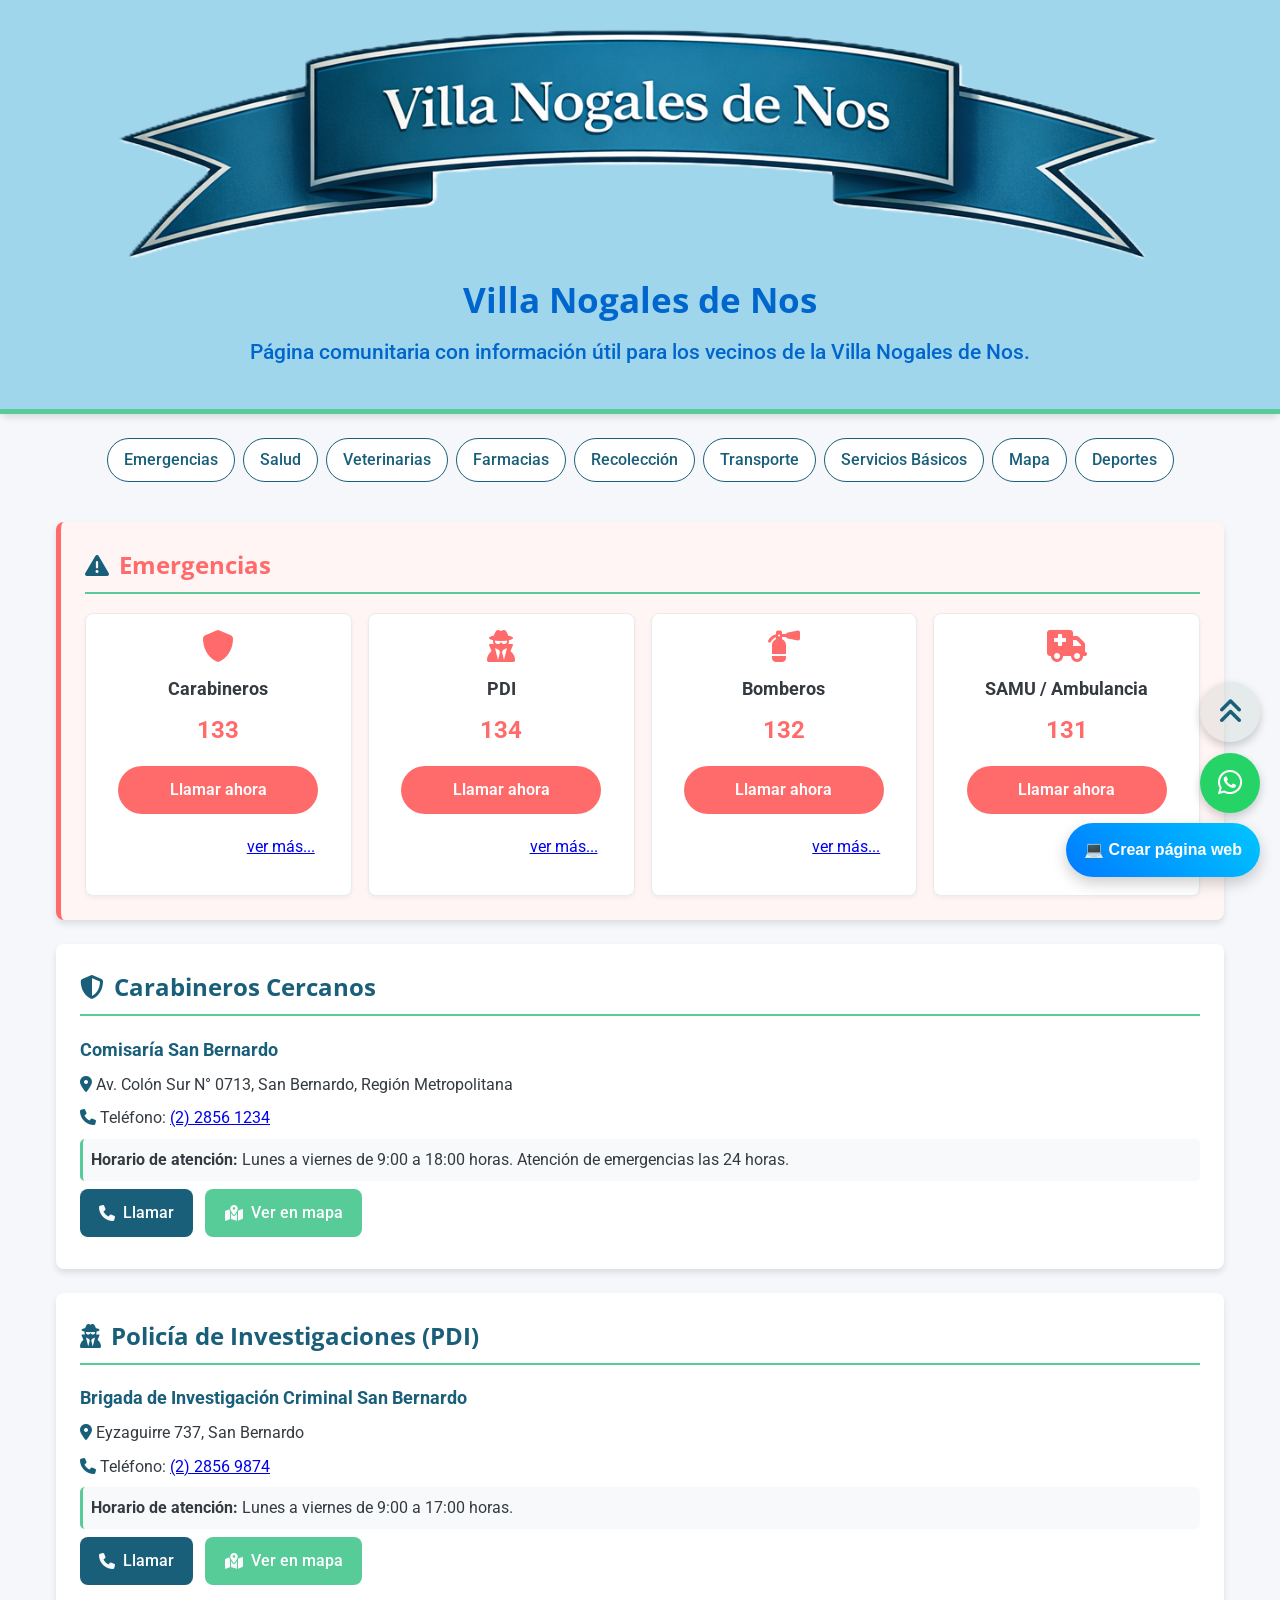
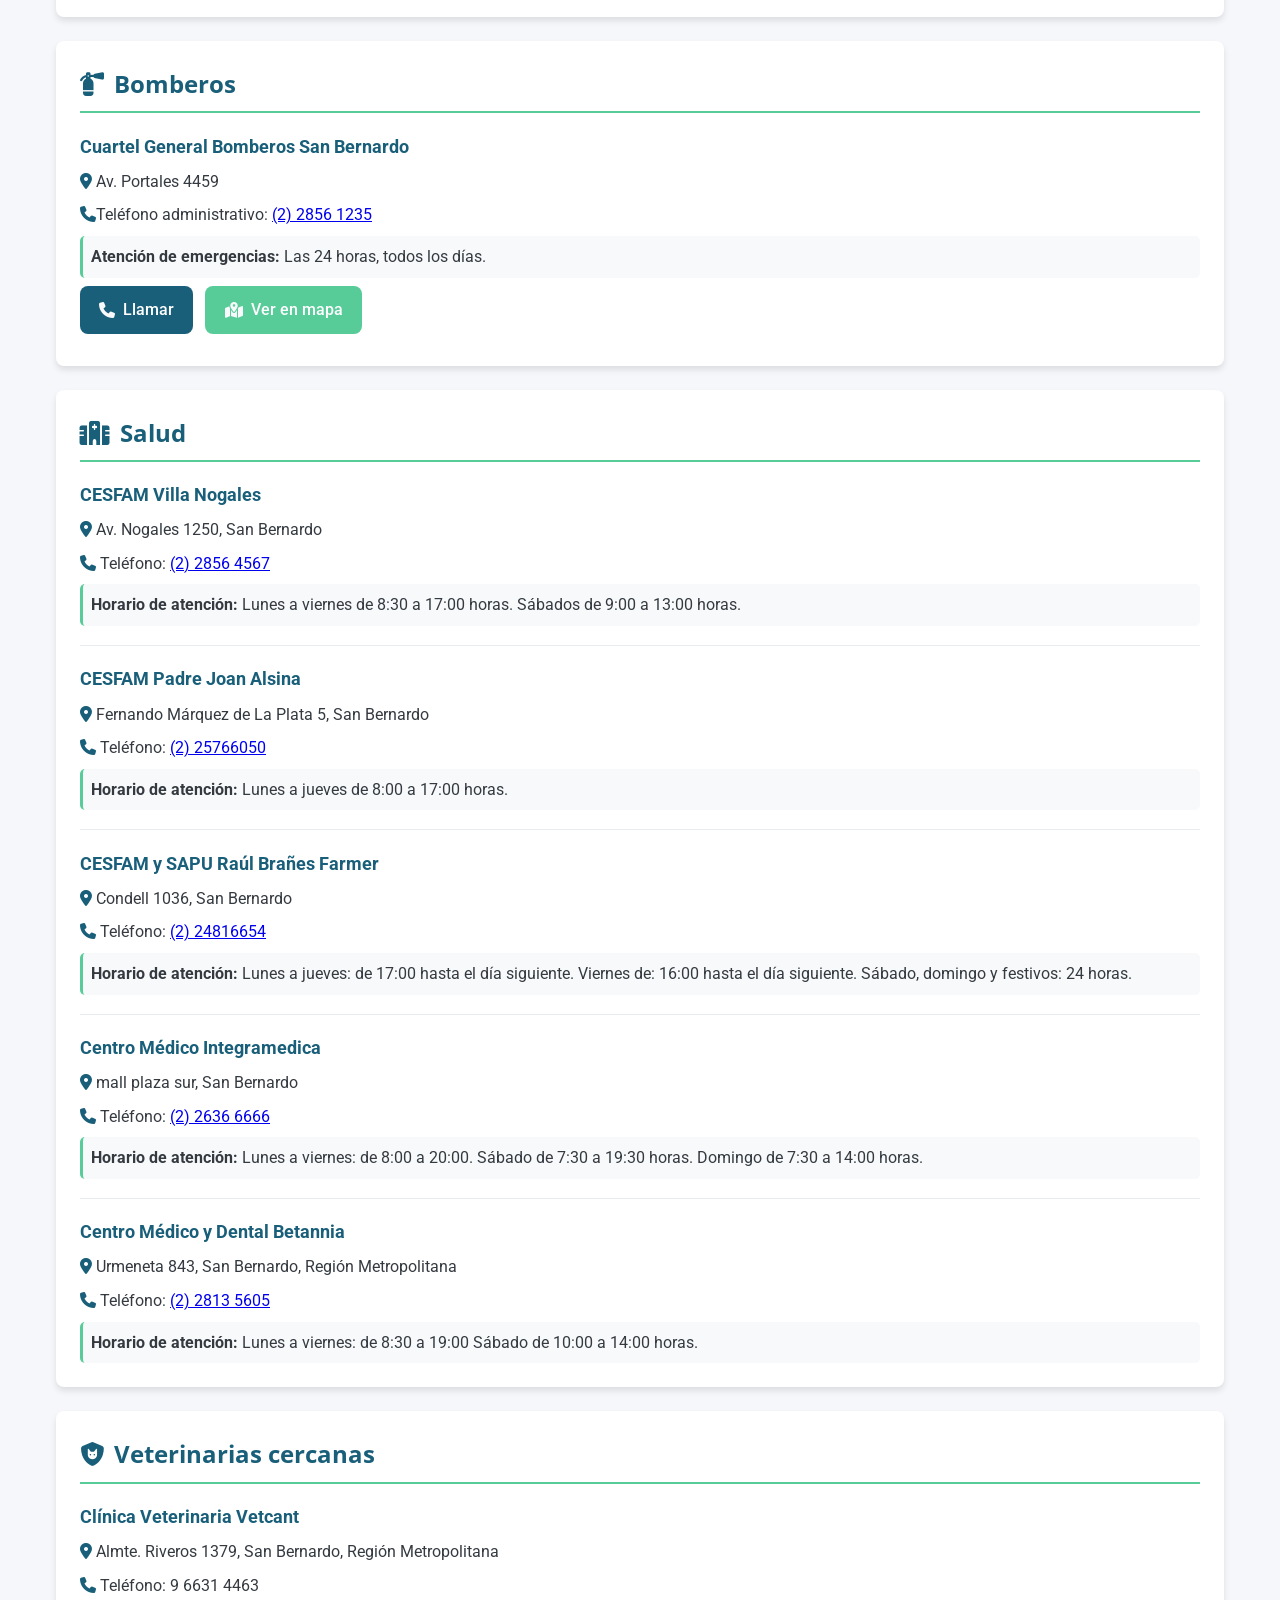
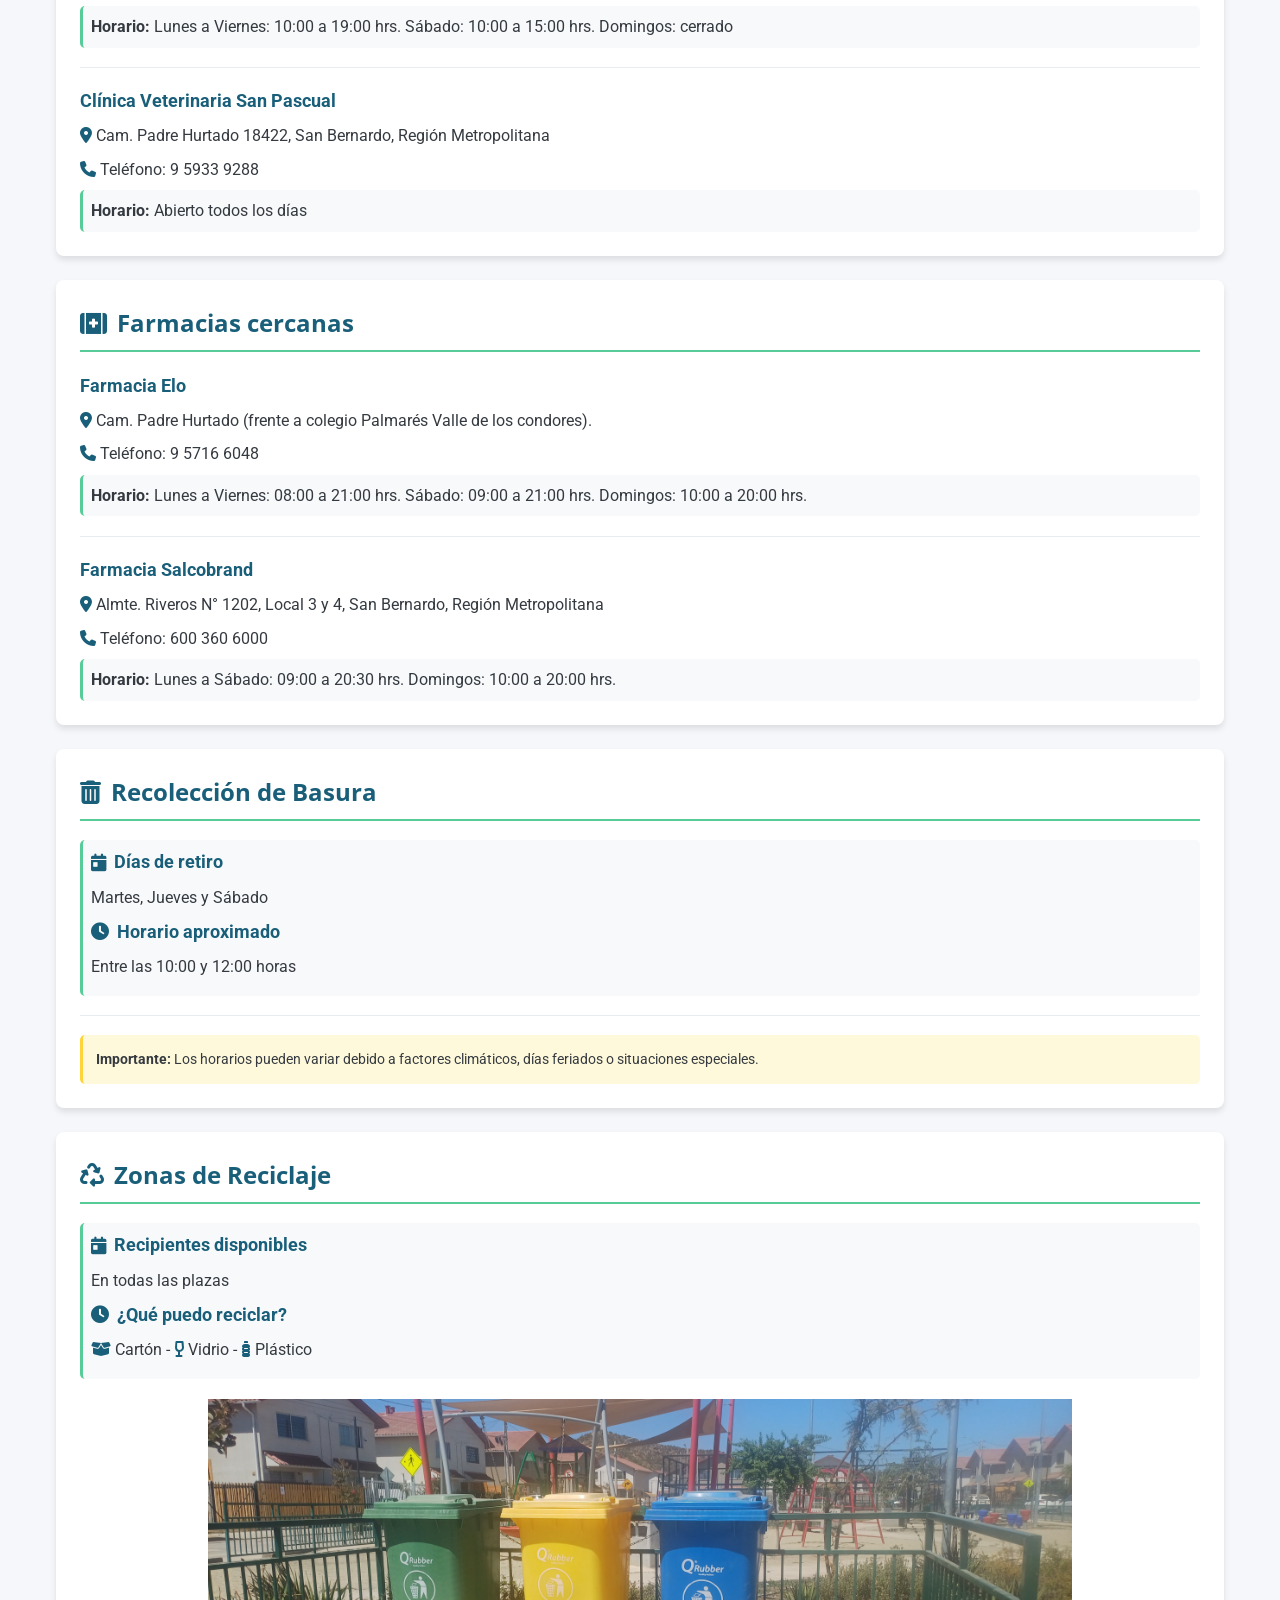
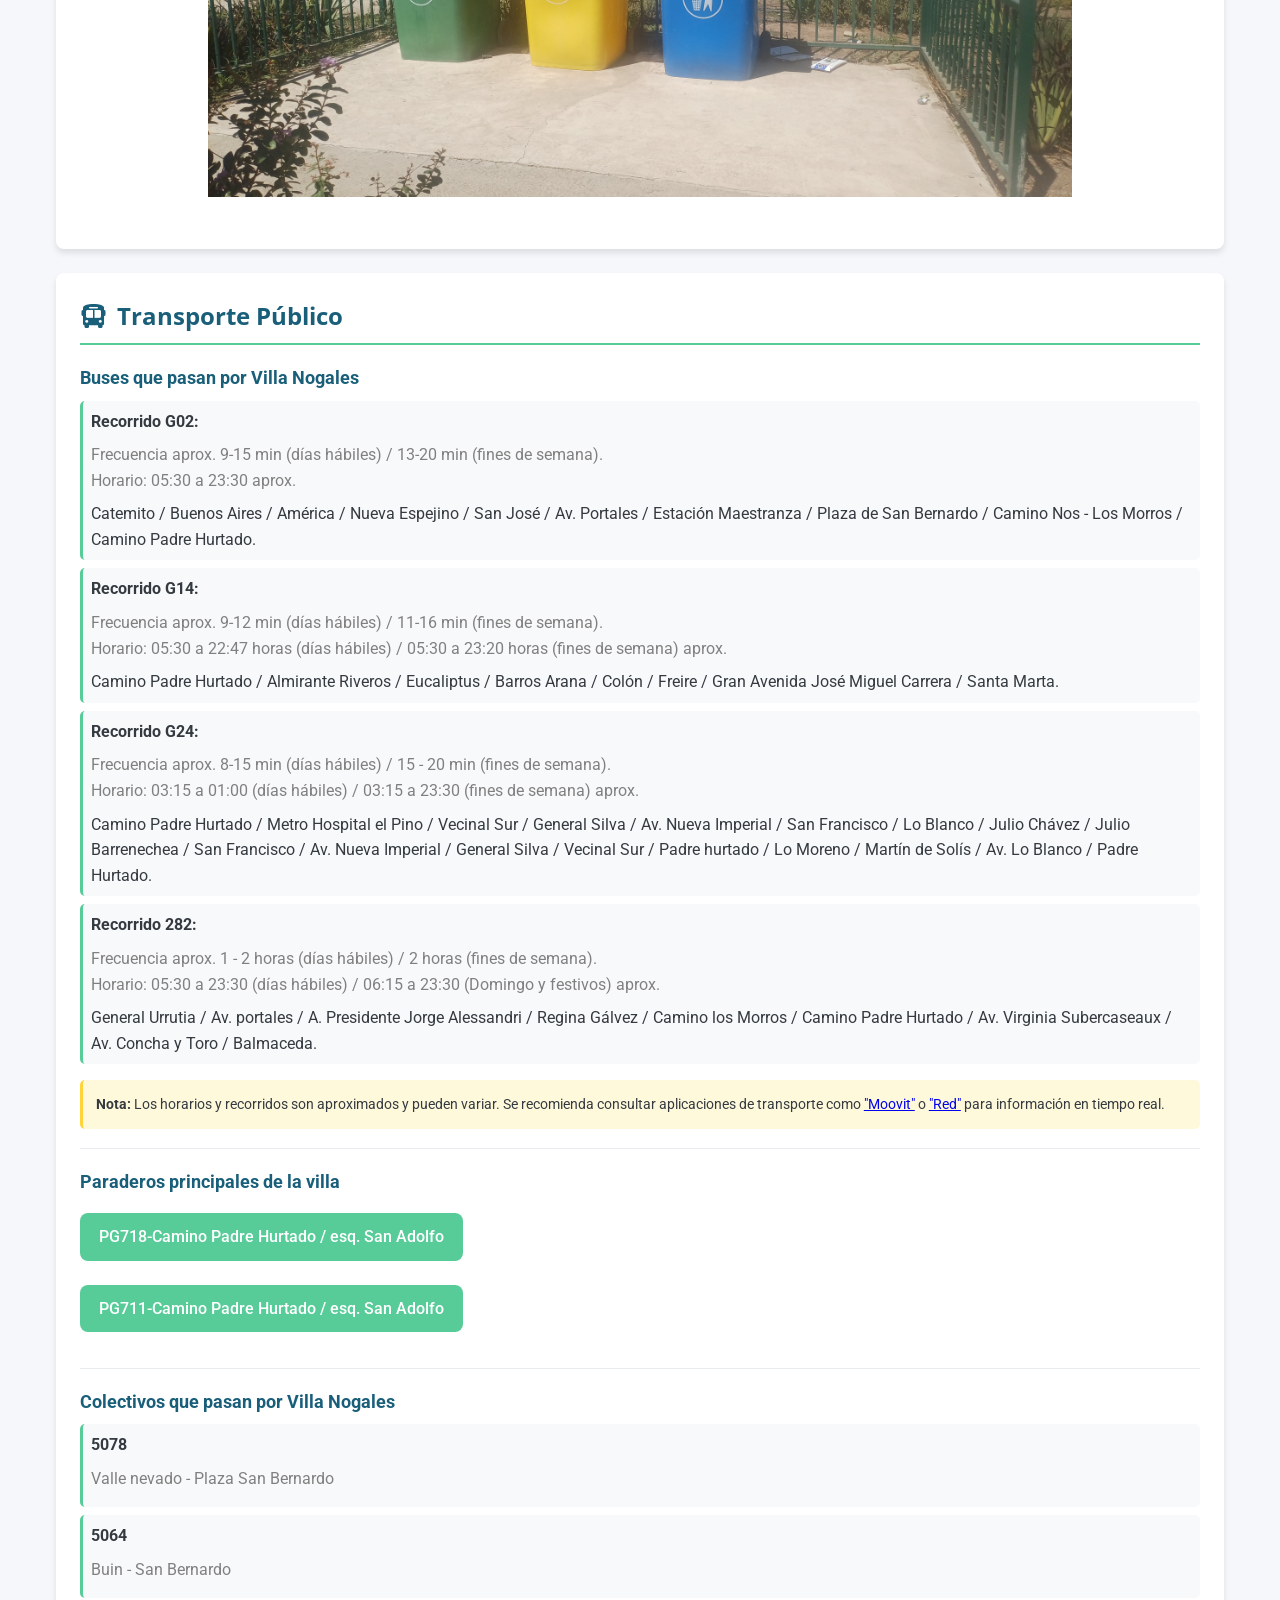
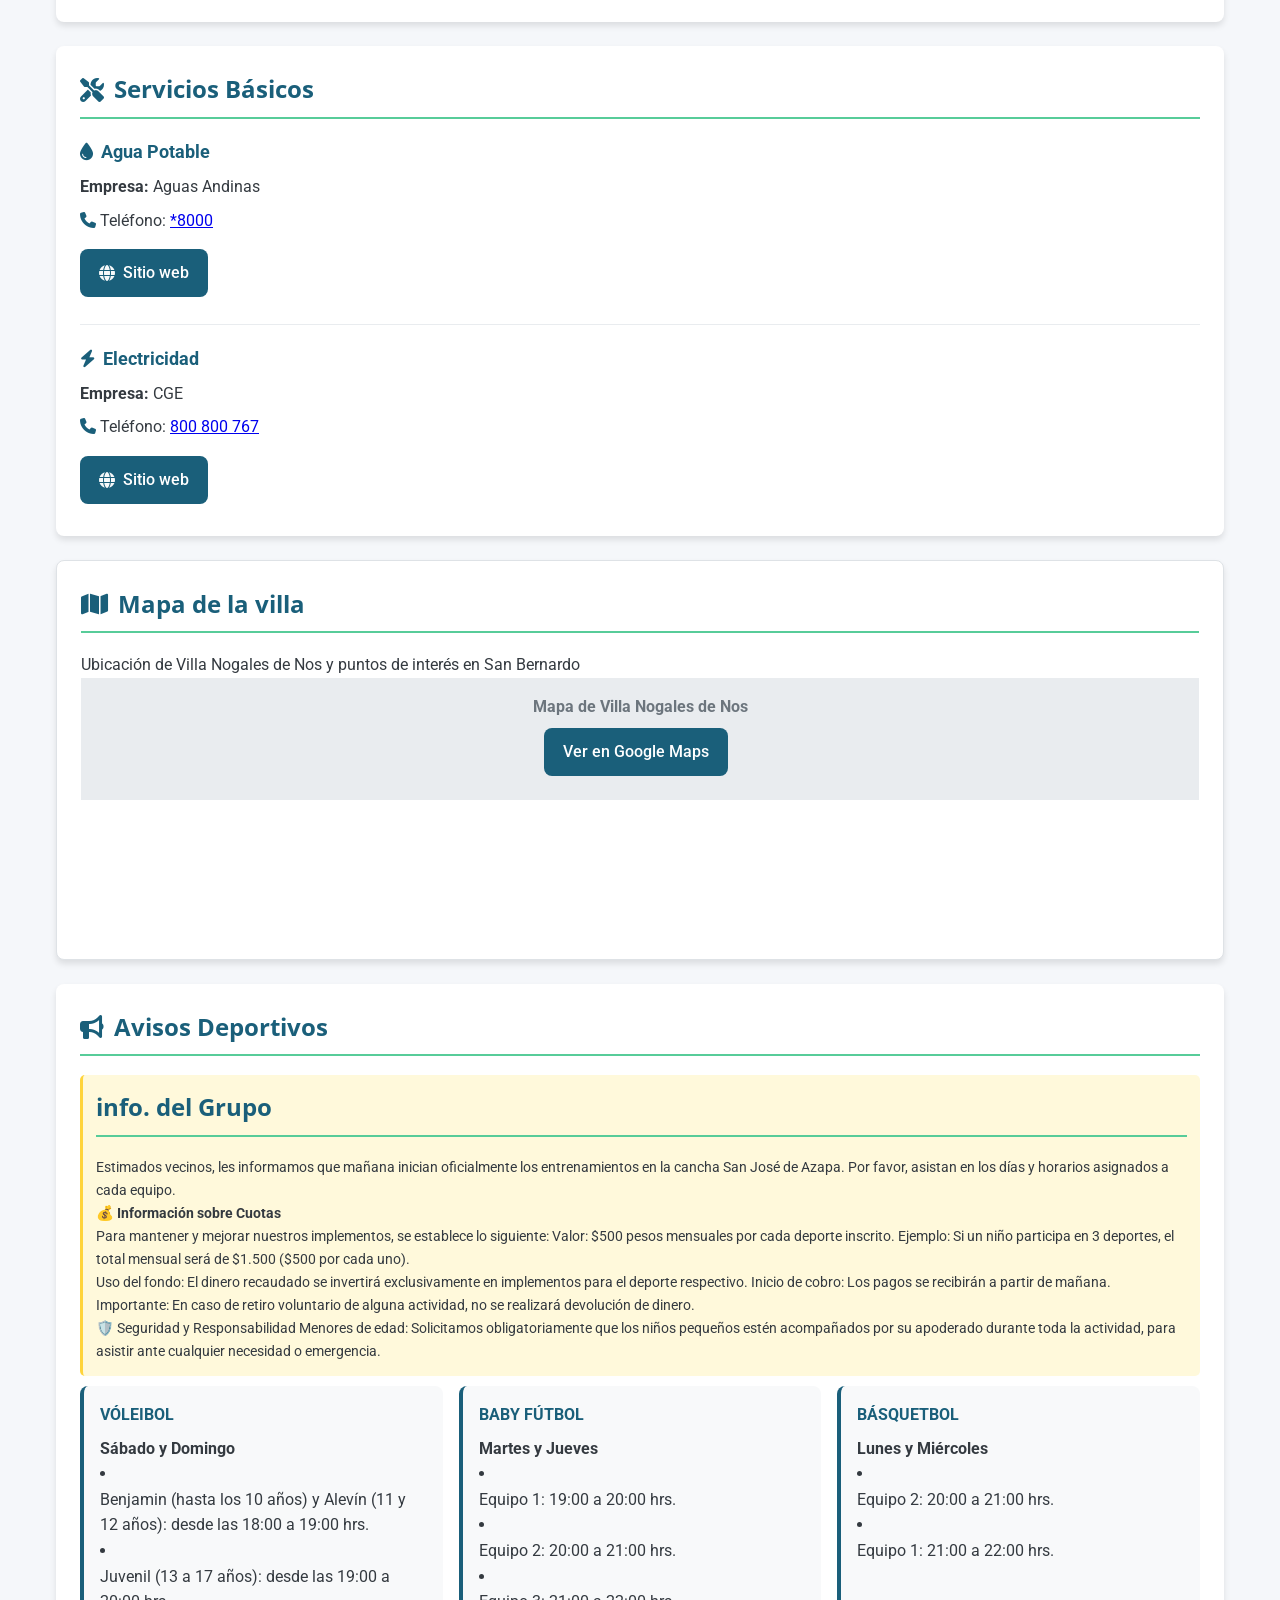
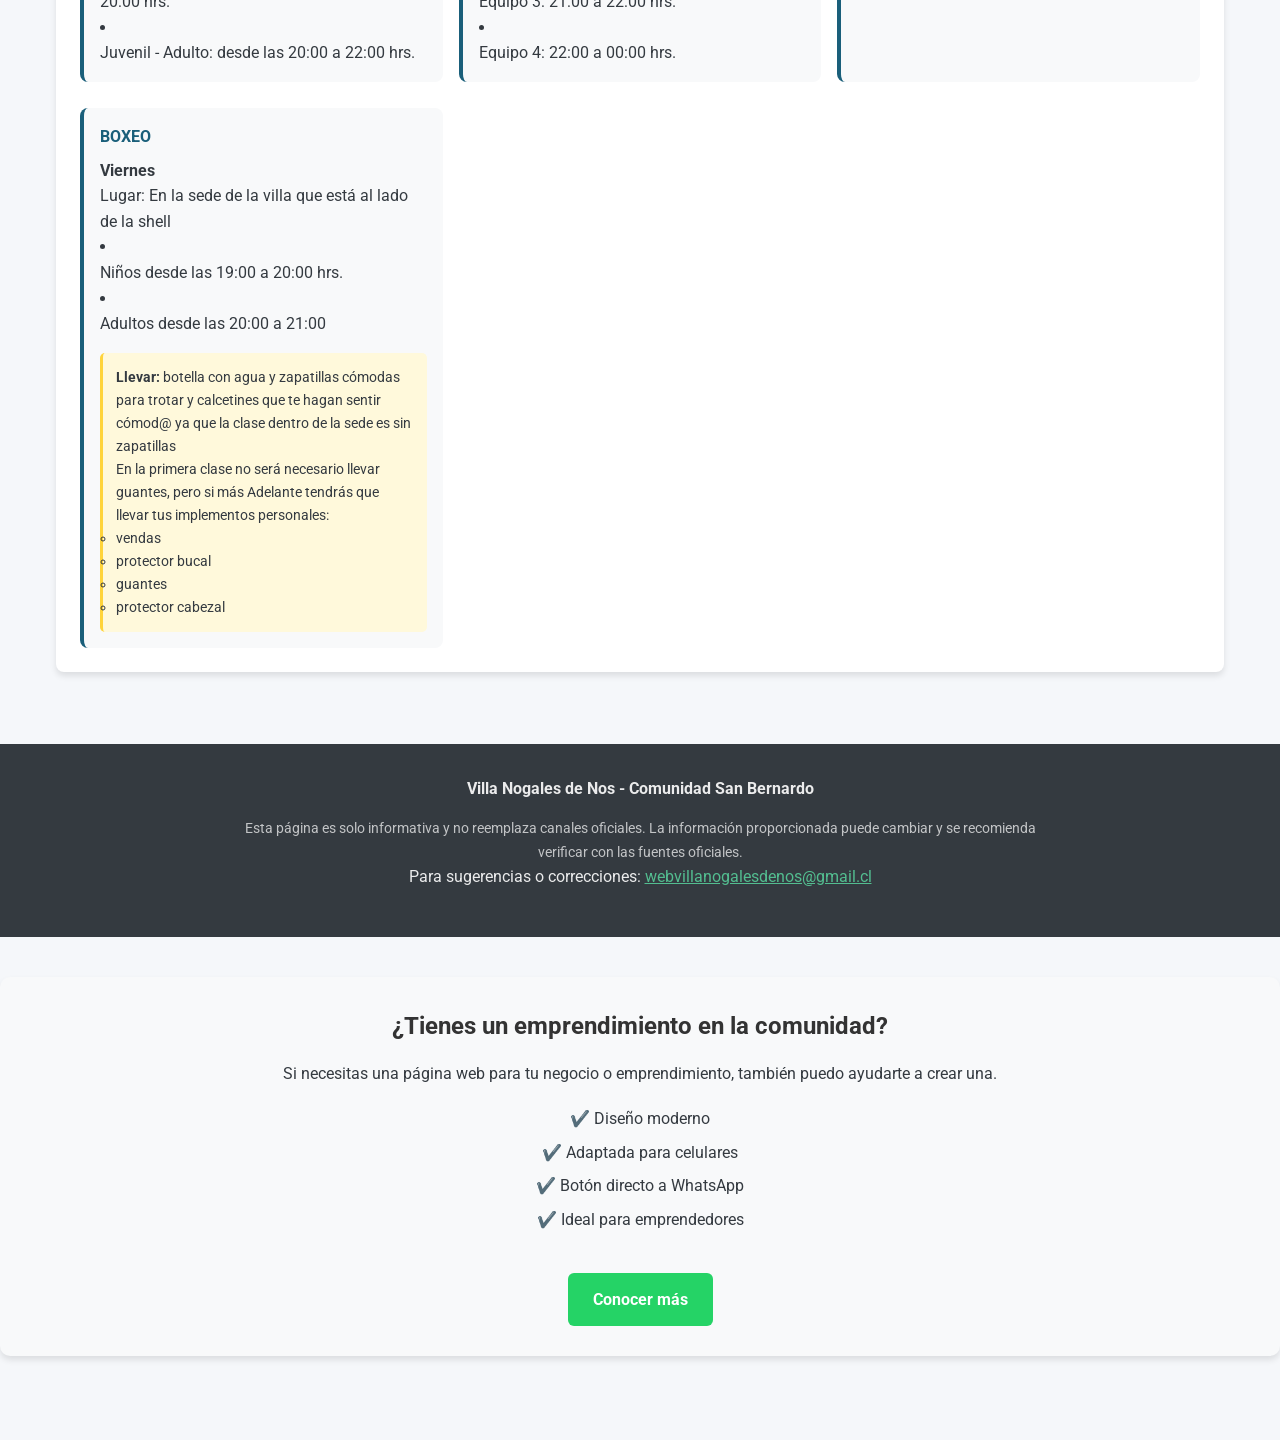
==== index.html @ d83a3a59 "se agrega sitemap.xml" ====
<!DOCTYPE html>
<html lang="es">

<head>
    <meta charset="UTF-8">
    <meta name="viewport" content="width=device-width, initial-scale=1.0">
    <meta name="description" content="Página comunitaria para residentes de la Villa Nogales de Nos. Información útil para vecinos: números de emergencia, reciclaje, talleres deportivos y datos importantes de la comunidad.">
    <meta name="google-site-verification" content="google-site-verification=KTT9WOVEJQnF9BmQwsBEOtLi5QhwuHuBvMeHC7LD_Rk" />
    <meta name="google-site-verification" content="KTT9WOVEJQnF9BmQwsBEOtLi5QhwuHuBvMeHC7LD_Rk" />

    <title>Villa Nogales de Nos | Información para la comunidad </title>
    <link rel="icon" type="image/png" href="favicon.png">
    <link rel="stylesheet" href="https://cdnjs.cloudflare.com/ajax/libs/font-awesome/6.4.0/css/all.min.css">
    <link href="https://fonts.googleapis.com/css2?family=Roboto:wght@300;400;500;700&family=Open+Sans:wght@400;600;700&display=swap" rel="stylesheet">
    <link rel="stylesheet" href="style.css">

</head>
<!-- Encabezado -->
<section id="header">
    <header>
        
        <div class="villa">

            <img id="emblema" src="/img/emblema.png" alt="Villa Nogales de Nos comunidad">
             <h1>Villa Nogales de Nos</h1>

                <h2>
                Página comunitaria con información útil para los vecinos
                de la Villa Nogales de Nos.
                </h2>
            <!-- <h2>Bienvenidos a la página de la <strong>Villa Nogales de Nos</strong>.</h2>
            <p>Aquí encontrarás información de seguridad, emergencias, actividades y servicios comunitarios.</p> -->
        </div>

    </header>
</section>


<!-- Navegación rápida para móviles -->
<div class="nav-secciones">
    <a href="#emergencias" class="nav-btn">Emergencias</a>
    <a href="#salud" class="nav-btn">Salud</a>
    <a href="#veterinarias" class="nav-btn">Veterinarias</a>
    <a href="#farmacias" class="nav-btn">Farmacias</a>
    <a href="#basura" class="nav-btn">Recolección</a>
    <a href="#transporte" class="nav-btn">Transporte</a>
    <a href="#servicios" class="nav-btn">Servicios Básicos</a>
    <a href="#mapa" class="nav-btn">Mapa</a>
    <a href="#deportes" class="nav-btn">Deportes</a>
</div>


<main>
    <!-- Sección de Emergencias -->
    <section id="emergencias">
        <h3><i class="fas fa-exclamation-triangle"></i> Emergencias</h3>
        <div class="emergencia-grid">
            <div class="emergencia-item">
                <i class="fa-solid fa-shield"></i>
                <h4>Carabineros</h4>
                <div class="emergencia-numero">133</div>
                <a href="tel:133" class="btn-llamar">Llamar ahora</a>
                <span>
                    <a href="#carabineros"> ver más...</a>
                </span>
            </div>
            <div class="emergencia-item">
                <i class="fas fa-user-secret"></i>
                <h4>PDI</h4>
                <div class="emergencia-numero">134</div>
                <a href="tel:134" class="btn-llamar">Llamar ahora</a>
                <span>
                    <a href="#pdi"> ver más...</a>
                </span>
            </div>
            <div class="emergencia-item">
                <i class="fas fa-fire-extinguisher"></i>
                <h4>Bomberos</h4>
                <div class="emergencia-numero">132</div>
                <a href="tel:132" class="btn-llamar">Llamar ahora</a>
                <span>
                    <a href="#bomberos"> ver más...</a>
                </span>
            </div>
            <div class="emergencia-item">
                <i class="fas fa-ambulance"></i>
                <h4>SAMU / Ambulancia</h4>
                <div class="emergencia-numero">131</div>
                <a href="tel:131" class="btn-llamar">Llamar ahora</a>
                <span>
                    <a href="#salud"> ver más...</a>
                </span>
            </div>
        </div>
    </section>

    <!-- Sección de Carabineros -->
    <section id="carabineros">
        <h3><i class="fas fa-shield-alt"></i> Carabineros Cercanos</h3>
        <div class="info-item">
            <h4>Comisaría San Bernardo</h4>
            <p><i class="fas fa-map-marker-alt"></i> Av. Colón Sur N° 0713, San Bernardo, Región Metropolitana </p>
            <p><i class="fas fa-phone"></i> Teléfono: <a href="tel:+56228561234">(2) 2856 1234</a></p>
            <div class="horario">
                <strong>Horario de atención:</strong> Lunes a viernes de 9:00 a 18:00 horas. Atención de emergencias las 24 horas.
            </div>
            <a href="tel:+56228561234" class="btn-accion"><i class="fas fa-phone btn-style"></i> Llamar</a>
            <a href="https://www.google.com/maps/place/CARABINEROS+DE+CHILE+PREFECTURA+DEL+MAIPO+62+COMISARIA+SAN+BERNARDO/@-33.5944925,-70.686749,18z/data=!4m6!3m5!1s0x9662d96ed47aacef:0x773077b5d0248e8!8m2!3d-33.5943709!4d-70.6866336!16s%2Fg%2F1hdzzymvp?entry=ttu&g_ep=EgoyMDI2MDExMy4wIKXMDSoKLDEwMDc5MjA2OUgBUAM%3D" target="_blank" class="btn-accion secundario"><i class="fas fa-map-marked-alt btn-style "></i> Ver en mapa</a>
        </div>
    </section>

    <!-- Sección de PDI -->
    <section id="pdi">
        <h3><i class="fas fa-user-secret"></i> Policía de Investigaciones (PDI)</h3>
        <div class="info-item">
            <h4>Brigada de Investigación Criminal San Bernardo</h4>
            <p><i class="fas fa-map-marker-alt"></i> Eyzaguirre 737, San Bernardo</p>
            <p><i class="fas fa-phone"></i> Teléfono: <a href="tel:+56228569874">(2) 2856 9874</a></p>
            <div class="horario">
                <strong>Horario de atención:</strong> Lunes a viernes de 9:00 a 17:00 horas.
            </div>
            <!-- <p><strong>Emergencias PDI:</strong> <a href="tel:134">134</a></p> -->
            <a href="tel:+56228569874" class="btn-accion"><i class="fas fa-phone btn-style"></i> Llamar</a>
            <a href="https://maps.google.com/?q=Eyzaguirre 737, San Bernardo" target="_blank" class="btn-accion secundario"><i class="fas fa-map-marked-alt btn-style"></i> Ver en mapa</a>
        </div>
    </section>

    <!-- Sección de Bomberos -->
    <section id="bomberos">
        <h3><i class="fas fa-fire-extinguisher"></i> Bomberos</h3>
        <div class="info-item">
            <h4>Cuartel General Bomberos San Bernardo</h4>
            <p><i class="fas fa-map-marker-alt"></i> Av. Portales 4459</p>
            <!-- <p><strong>Teléfono de emergencias:</strong> <a href="tel:132">132</a></p> -->
            <p><i class="fas fa-phone"></i>Teléfono administrativo: <a href="tel:+56228561235">(2) 2856 1235</a></p>
            <div class="horario">
                <strong>Atención de emergencias:</strong> Las 24 horas, todos los días.
            </div>
            <a href="tel:132" class="btn-accion"><i class="fas fa-phone  btn-style"></i> Llamar</a>
            <a href="https://www.google.com/maps/@-33.6389166,-70.7081369,3a,90y,94.61h,86.45t/data=!3m7!1e1!3m5!1sJYqAmREFoTQdvKlwgzqKMw!2e0!6shttps:%2F%2Fstreetviewpixels-pa.googleapis.com%2Fv1%2Fthumbnail%3Fcb_client%3Dmaps_sv.tactile%26w%3D900%26h%3D600%26pitch%3D3.547947371715807%26panoid%3DJYqAmREFoTQdvKlwgzqKMw%26yaw%3D94.60558155013182!7i16384!8i8192?entry=ttu&g_ep=EgoyMDI2MDExMy4wIKXMDSoKLDEwMDc5MjA2OUgBUAM%3D" target="_blank" class="btn-accion secundario"><i class="fas fa-map-marked-alt btn-style"></i> Ver en mapa</a>
        </div>
    </section>

    <!-- Sección de Salud -->
    <section id="salud">
        <h3><i class="fas fa-hospital"></i> Salud</h3>
        <div class="info-item">
            <h4>CESFAM Villa Nogales</h4>
            <p><i class="fas fa-map-marker-alt"></i> Av. Nogales 1250, San Bernardo</p>
            <p><i class="fas fa-phone"></i> Teléfono: <a href="tel:+56228564567">(2) 2856 4567</a></p>
            <div class="horario">
                <strong>Horario de atención:</strong> Lunes a viernes de 8:30 a 17:00 horas. Sábados de 9:00 a 13:00 horas.
            </div>
        </div>
        <div class="info-item">
            <h4>CESFAM Padre Joan Alsina</h4>
            <p><i class="fas fa-map-marker-alt"></i> Fernando Márquez de La Plata 5, San Bernardo</p>
            <p><i class="fas fa-phone"></i> Teléfono: <a href="tel:+56225766050">(2) 25766050</a></p>
            <div class="horario">
                <strong>Horario de atención:</strong> Lunes a jueves de 8:00 a 17:00 horas.
            </div>
        </div>
        <div class="info-item">
            <h4>CESFAM y SAPU Raúl Brañes Farmer</h4>
            <p><i class="fas fa-map-marker-alt"></i> Condell 1036, San Bernardo</p>
            <p><i class="fas fa-phone"></i> Teléfono: <a href="tel:+56224816654">(2) 24816654</a></p>
            <div class="horario">
                <strong>Horario de atención:</strong> Lunes a jueves: de 17:00 hasta el día siguiente.
                Viernes de: 16:00 hasta el día siguiente.
                Sábado, domingo y festivos: 24 horas.
            </div>
        </div>
        <div class="info-item">
            <h4>Centro Médico Integramedica</h4>
            <p><i class="fas fa-map-marker-alt"></i> mall plaza sur, San Bernardo</p>
            <p><i class="fas fa-phone"></i> Teléfono: <a href="tel:+56226366666">(2) 2636 6666</a></p>
            <div class="horario">
                <strong>Horario de atención:</strong> Lunes a viernes: de 8:00 a 20:00.
                Sábado de 7:30 a 19:30 horas.
                Domingo de 7:30 a 14:00 horas.
            </div>
        </div>
        <div class="info-item">
            <h4>Centro Médico y Dental Betannia</h4>
            <p><i class="fas fa-map-marker-alt"></i> Urmeneta 843, San Bernardo, Región Metropolitana</p>
            <p><i class="fas fa-phone"></i> Teléfono: <a href="tel:+56228135605">(2) 2813 5605</a></p>
            <div class="horario">
                <strong>Horario de atención:</strong> Lunes a viernes: de 8:30 a 19:00
                Sábado de 10:00 a 14:00 horas.
            </div>
        </div>
    </section>

    <section id="veterinarias">
        <h3><i class="fa-solid fa-shield-cat"></i> Veterinarias cercanas</h3>
        <div class="info-item">
            <h4>Clínica Veterinaria Vetcant</h4>
            <p><i class="fas fa-map-marker-alt"></i> Almte. Riveros 1379, San Bernardo, Región Metropolitana</p>
            <p><i class="fas fa-phone"></i> Teléfono: <a href="tel:+56966314463"></a>9 6631 4463</p>
            <div class="horario">
                <strong>Horario:</strong> Lunes a Viernes: 10:00 a 19:00 hrs. Sábado: 10:00 a 15:00 hrs. Domingos: cerrado
            </div>
        </div>
        <div class="info-item">
            <h4>Clínica Veterinaria San Pascual</h4>
            <p><i class="fas fa-map-marker-alt"></i> Cam. Padre Hurtado 18422, San Bernardo, Región Metropolitana</p>
            <p><i class="fas fa-phone"></i> Teléfono: <a href="tel:+56959339288"></a>9 5933 9288</p>
            <div class="horario">
                <strong>Horario:</strong> Abierto todos los días
            </div>
        </div>

    </section>

    <!-- Sección de Recolección de Basura -->
    <section id="farmacias">

        <h3><i class="fa-solid fa-kit-medical"></i> Farmacias cercanas</h3>
        <div class="info-item">
            <h4>Farmacia Elo</h4>
            <p><i class="fas fa-map-marker-alt"></i> Cam. Padre Hurtado (frente a colegio Palmarés Valle de los condores).</p>
            <p><i class="fas fa-phone"></i> Teléfono: <a href="tel:+56957166048"></a>9 5716 6048</p>
            <div class="horario">
                <strong>Horario:</strong> Lunes a Viernes: 08:00 a 21:00 hrs. Sábado: 09:00 a 21:00 hrs. Domingos: 10:00 a 20:00 hrs.
            </div>
        </div>

        <div class="info-item">
            <h4>Farmacia Salcobrand</h4>
            <p><i class="fas fa-map-marker-alt"></i> Almte. Riveros N° 1202, Local 3 y 4, San Bernardo, Región Metropolitana</p>
            <p><i class="fas fa-phone"></i> Teléfono: <a href="tel:6003606000"></a>600 360 6000</p>
            <div class="horario">
                <strong>Horario:</strong> Lunes a Sábado: 09:00 a 20:30 hrs. Domingos: 10:00 a 20:00 hrs.
            </div>
        </div>

    </section>

    <!-- Sección de Recolección de Basura -->
    <section id="basura">

        <h3><i class="fas fa-trash-alt"></i> Recolección de Basura</h3>
        <div class="info-item">
            <div class="horario">
                <h4><i class="fas fa-calendar-day"></i> Días de retiro</h4>
                <p>Martes, Jueves y Sábado</p>
                <h4><i class="fas fa-clock"></i> Horario aproximado</h4>
                <p>Entre las 10:00 y 12:00 horas</p>
            </div>
        </div>

        <div class="nota">
            <strong>Importante:</strong> Los horarios pueden variar debido a factores climáticos, días feriados o situaciones especiales.
        </div>
    </section>

    <!-- Sección de reciclaje -->
    <section id="reciclaje">

        <h3><i class="fa-solid fa-recycle"></i> Zonas de Reciclaje</h3>
        <div class="info-item">
            <div class="horario">
                <h4><i class="fas fa-calendar-day"></i>Recipientes disponibles</h4>
                <p>En todas las plazas</p>
                <!-- </div>
                    <div class="info-item"> -->
                <h4><i class="fas fa-clock"></i>¿Qué puedo reciclar?</h4>
                <p><i class="fa-solid fa-box-open"></i> Cartón - <i class="fa-solid fa-wine-glass-empty"></i> Vidrio - <i class="fa-solid fa-bottle-water"></i> Plástico</p>
            </div>
            <div class="tac">
                <img src="/img/tachos.jpg" alt="tachos">
            </div>
        </div>

    </section>

    <!-- Sección de Transporte Público -->
    <section id="transporte">
        <h3><i class="fas fa-bus"></i> Transporte Público</h3>
        <div class="info-item">
            <h4>Buses que pasan por Villa Nogales</h4>
            <div class="horario">
                <p><strong> Recorrido G02:</strong>
                <div class="nota-simple"> Frecuencia aprox. 9-15 min (días hábiles) / 13-20 min (fines de semana).</div>
                <div class="nota-simple"> Horario: 05:30 a 23:30 aprox.</div>
                </p>
                Catemito / Buenos Aires / América / Nueva Espejino / San José / Av. Portales / Estación Maestranza / Plaza de San Bernardo / Camino Nos - Los Morros / Camino Padre Hurtado.
            </div>
            <div class="horario">
                <p><strong>Recorrido G14:</strong>
                <div class="nota-simple"> Frecuencia aprox. 9-12 min (días hábiles) / 11-16 min (fines de semana).</div>
                <div class="nota-simple"> Horario: 05:30 a 22:47 horas (días hábiles) / 05:30 a 23:20 horas (fines de semana) aprox.</div>
                </p>
                Camino Padre Hurtado / Almirante Riveros / Eucaliptus / Barros Arana / Colón / Freire / Gran Avenida José Miguel Carrera / Santa Marta.
            </div>

            <div class="horario">
                <p><strong>Recorrido G24:</strong>
                <div class="nota-simple">Frecuencia aprox. 8-15 min (días hábiles) / 15 - 20 min (fines de semana).</div>
                <div class="nota-simple">Horario: 03:15 a 01:00 (días hábiles) / 03:15 a 23:30 (fines de semana) aprox. </div>
                </p>
                Camino Padre Hurtado / Metro Hospital el Pino / Vecinal Sur / General Silva / Av. Nueva Imperial / San Francisco / Lo Blanco / Julio Chávez / Julio Barrenechea / San Francisco / Av. Nueva Imperial / General Silva / Vecinal Sur / Padre hurtado / Lo Moreno / Martín de Solís / Av. Lo Blanco / Padre Hurtado.

            </div>
            <div class="horario">
                <p><strong>Recorrido 282:</strong>
                <div class="nota-simple">Frecuencia aprox. 1 - 2 horas (días hábiles) / 2 horas (fines de semana).</div>
                <div class="nota-simple">Horario: 05:30 a 23:30 (días hábiles) / 06:15 a 23:30 (Domingo y festivos) aprox. </div>
                </p>
                General Urrutia / Av. portales / A. Presidente Jorge Alessandri / Regina Gálvez / Camino los Morros / Camino Padre Hurtado / Av. Virginia Subercaseaux / Av. Concha y Toro / Balmaceda.


            </div>
            <div class="nota">
                <strong>Nota:</strong> Los horarios y recorridos son aproximados y pueden variar. Se recomienda consultar aplicaciones de transporte como <a href="https://moovitapp.com/es" target="_blank">"Moovit"</a> o <a href="https://www.red.cl" target="_blank"> "Red"</a> para información en tiempo real.
            </div>
        </div>
        <div class="info-item">
            <h4>Paraderos principales de la villa</h4>
            <p> <a href="https://www.google.com/maps/place/PG718-Camino+Padre+Hurtado+%2F+esq.+San+Adolfo/@-33.6423978,-70.6694648,44m/data=!3m1!1e3!4m6!3m5!1s0x9662d85fff096651:0x5ce236718912a8dd!8m2!3d-33.64237!4d-70.66942!16s%2Fg%2F11b6yd6q1h?entry=ttu&g_ep=EgoyMDI2MDIyNS4wIKXMDSoASAFQAw%3D%3D" target="_blank" class="btn-accion secundario"> PG718-Camino Padre Hurtado / esq. San Adolfo</a></p>
            <p> <a href="https://www.google.com/maps/place/PG711-Camino+Padre+Hurtado+%2F+esq.+San+Adolfo/@-33.6423613,-70.669491,65m/data=!3m1!1e3!4m6!3m5!1s0x9662d8f555f1e693:0xfc2edd3647ecffad!8m2!3d-33.64254!4d-70.66946!16s%2Fg%2F11b6yd4ddz?entry=ttu&g_ep=EgoyMDI2MDIyNS4wIKXMDSoASAFQAw%3D%3D" target="_blank" class="btn-accion secundario"> PG711-Camino Padre Hurtado / esq. San Adolfo </a></p>
        </div>

        <div class="info-item">

            <h4>Colectivos que pasan por Villa Nogales</h4>
            <div class="horario">
                <p><strong> 5078</strong>
                <div class="nota-simple"> Valle nevado - Plaza San Bernardo</div>
                </p>
            </div>
            <div class="horario">
                <p><strong> 5064</strong>
                <div class="nota-simple"> Buin - San Bernardo</div>
                </p>
            </div>
        </div>

    </section>

    <!-- Sección de Servicios Básicos -->
    <section id="servicios">
        <h3><i class="fas fa-tools"></i> Servicios Básicos</h3>
        <div class="info-item">
            <h4><i class="fas fa-tint"></i> Agua Potable</h4>
            <p><strong>Empresa:</strong> Aguas Andinas</p>
            <p><i class="fas fa-phone"></i> Teléfono: <a href="tel:*8000">*8000</a></p>
            <a href="https://www.aguasandinas.cl" target="_blank" class="btn-accion"> <i class="fa-solid fa-globe btn-style"></i> Sitio web</a>
        </div>
        <div class="info-item">
            <h4><i class="fas fa-bolt"></i> Electricidad</h4>
            <p><strong>Empresa:</strong> CGE</p>
            <p><i class="fas fa-phone"></i> Teléfono: <a href="tel:800800767">800 800 767</a></p>
            <a href="https://www.cge.cl/" target="_blank" class="btn-accion"> <i class="fa-solid fa-globe btn-style"></i> Sitio web</a>
        </div>
    </section>

    <!-- Sección de Educación
        <section id="educacion">
            <h3><i class="fas fa-graduation-cap"></i> Educación</h3>
            <div class="info-item">
                <h4>Jardín Junji la playa</h4>
                <p><i class="fas fa-map-marker-alt"></i>La Playa 2399, San Bernardo, Región Metropolitana</p>
                <p><i class="fas fa-phone"></i> Teléfono: <a href="tel:+56228563210">(2) 2856 3210</a></p>
                <p><strong>Tipo:</strong> Municipal</p>
            </div>
            <div class="info-item">
                <h4>Jardín Infantil Rayito de Sol</h4>
                <p><i class="fas fa-map-marker-alt"></i> Pasaje Los Nogales 250, San Bernardo</p>
                <p><i class="fas fa-phone"></i> Teléfono: <a href="tel:+56228569876">(2) 2856 9876</a></p>
                <p><strong>Tipo:</strong> Particular subvencionado</p>
            </div>
        </section> -->

    <!-- Sección de Mapa -->
    <section id="mapa">
        <h3><i class="fas fa-map"></i> Mapa de la villa</h3>
        <p>Ubicación de Villa Nogales de Nos y puntos de interés en San Bernardo</p>
        <div id="mapa-container">
            <div class="mapa-placeholder">
                <!-- <i class="fas fa-map-marked-alt"></i> -->
                <h4>Mapa de Villa Nogales de Nos</h4>
                <!-- <p>Ubicación de Villa en Google Maps</p> -->
                <a href="https://maps.google.com/?q=Villa+Nogales+de+Nos,+San+Bernardo,+Chile" target="_blank" class="btn-accion">Ver en Google Maps</a>
            </div>
        </div>
    </section>

    <!-- Sección de Junta de Vecinos -->
    <!-- <section id="junta">
            <h3><i class="fas fa-users"></i> Junta de Vecinos</h3>
            <div class="info-item">
                <h4>Junta de Vecinos Villa Nogales de Nos</h4>
                <p><strong>Presidente:</strong> Juan Pérez</p>
                <p><i class="fas fa-phone"></i> Teléfono: <a href="tel:+56987654321">9 8765 4321</a></p>
                <p><i class="fas fa-envelope"></i> Email: <a href="mailto:junta@villanogalesdenos.cl">junta@villanogalesdenos.cl</a></p>
                <div class="horario">
                    <strong>Reuniones:</strong> Primer miércoles de cada mes a las 19:00 horas en la sede comunitaria (Av. Nogales 1200).
                </div>
            </div>
        </section> -->

    <!-- Sección de deportes Comunitarios -->
    <section id="deportes">
        <h3><i class="fas fa-bullhorn"></i> Avisos Deportivos</h3>

        <div class="nota">
            <!-- <div class="nota-simple">Información obtenida desde el Grupo de whatsapp. Ante cualquier modificación favor comunicar para actualizar.</div> -->
            <h3>info. del Grupo</h3>
            <p>Estimados vecinos, les informamos que mañana inician oficialmente los entrenamientos en la cancha San José de Azapa. Por favor, asistan en los días y horarios asignados a cada equipo.</p>
            <strong>
                <p>💰 Información sobre Cuotas</p>
            </strong>
            <p>Para mantener y mejorar nuestros implementos, se establece lo siguiente:
                Valor: $500 pesos mensuales por cada deporte inscrito.
                Ejemplo: Si un niño participa en 3 deportes, el total mensual será de $1.500 ($500 por cada uno).</p>
            <p>Uso del fondo: El dinero recaudado se invertirá exclusivamente en implementos para el deporte respectivo.
                Inicio de cobro: Los pagos se recibirán a partir de mañana.</p>
            <p>Importante: En caso de retiro voluntario de alguna actividad, no se realizará devolución de dinero.</p>
            🛡️ Seguridad y Responsabilidad
            Menores de edad: Solicitamos obligatoriamente que los niños pequeños estén acompañados por su apoderado durante toda la actividad,
            para asistir ante cualquier necesidad o emergencia.
        </div>
        <div class="avisos-container">
            <div class="aviso">
                <h4>VÓLEIBOL</h4>
                <strong>
                    <p class="fecha">Sábado y Domingo</p>
                </strong>
                <li>
                    <p>Benjamin (hasta los 10 años) y Alevín (11 y 12 años): desde las 18:00 a 19:00 hrs.</p>
                </li>
                <li>
                    <p>Juvenil (13 a 17 años): desde las 19:00 a 20:00 hrs.</p>
                </li>
                <li>
                    <p>Juvenil - Adulto: desde las 20:00 a 22:00 hrs.</p>
                </li>
            </div>
            <div class="aviso">
                <h4>BABY FÚTBOL</h4>
                <strong>
                    <p class="fecha">Martes y Jueves</p>
                </strong>
                <li>
                    <p>Equipo 1: 19:00 a 20:00 hrs.</p>
                </li>
                <li>
                    <p>Equipo 2: 20:00 a 21:00 hrs.</p>
                </li>
                <li>
                    <p>Equipo 3: 21:00 a 22:00 hrs.</p>
                </li>
                <li>
                    <p>Equipo 4: 22:00 a 00:00 hrs.</p>
                </li>
            </div>
            <div class="aviso">
                <h4>BÁSQUETBOL</h4>
                <strong>
                    <p class="fecha">Lunes y Miércoles</p>
                </strong>
                <li>
                    <p>Equipo 2: 20:00 a 21:00 hrs.</p>
                </li>
                <li>
                    <p>Equipo 1: 21:00 a 22:00 hrs.</p>
                </li>
            </div>
            <div class="aviso">
                <h4>BOXEO</h4>
                <strong>
                    <p class="fecha">Viernes</p>
                </strong>
                <p>Lugar: En la sede de la villa que está al lado de la shell</p>
                <li>
                    <p> Niños desde las 19:00 a 20:00 hrs.</p>
                </li>
                <li>
                    <p>Adultos desde las 20:00 a 21:00</p>
                </li>
                <div class="nota">
                    <p><strong>Llevar:</strong> botella con agua y zapatillas cómodas para trotar y calcetines
                        que te hagan sentir cómod@ ya que la clase dentro de la sede es sin zapatillas</p>
                    <p>En la primera clase no será necesario llevar guantes, pero si más Adelante tendrás
                        que llevar tus implementos personales:</p>
                    <ul type="circle">
                        <li>vendas
                        <li>protector bucal
                        <li>guantes
                        <li>protector cabezal
                    </ul>
                </div>

            </div>
        </div>
    </section>

    <!-- Sección de Preguntas Frecuentes -->
    <!-- <section id="faq">
            <h3><i class="fas fa-question-circle"></i> Preguntas Frecuentes</h3>
            <div class="faq-item">
                <div class="faq-pregunta">
                    <span>¿Qué hacer si no pasó el camión de basura?</span>
                    <i class="fas fa-chevron-down"></i>
                </div>
                <div class="faq-respuesta">
                    <p>Si el camión de basura no pasó en el horario habitual, puedes comunicarte con la Dirección de Aseo y Ornato de la Municipalidad de San Bernardo al teléfono (2) 2857 1234. También puedes reportar la situación a través de la aplicación "San Bernardo Muni".</p>
                </div>
            </div>
            <div class="faq-item">
                <div class="faq-pregunta">
                    <span>¿Dónde denunciar ruidos molestos?</span>
                    <i class="fas fa-chevron-down"></i>
                </div>
                <div class="faq-respuesta">
                    <p>Las denuncias por ruidos molestos se realizan en Carabineros (133) o en la SEC (Superintendencia de Electricidad y Combustibles) al 600 600 6060 si se trata de establecimientos comerciales. También puedes contactar a la unidad de medio ambiente de la municipalidad.</p>
                </div>
            </div>
            <div class="faq-item">
                <div class="faq-pregunta">
                    <span>¿Dónde acudir en una emergencia médica?</span>
                    <i class="fas fa-chevron-down"></i>
                </div>
                <div class="faq-respuesta">
                    <p>Para emergencias médicas, llama al SAMU (131) o acude al SAPU más cercano (Av. Freire 850). Si la emergencia es de menor gravedad, puedes acudir al CESFAM Villa Nogales en su horario de atención.</p>
                </div>
            </div>
            <div class="faq-item">
                <div class="faq-pregunta">
                    <span>¿Cómo reportar una luminaria dañada?</span>
                    <i class="fas fa-chevron-down"></i>
                </div>
                <div class="faq-respuesta">
                    <p>Puedes reportar luminarias dañadas llamando a la Dirección de Tránsito y Ornato de la Municipalidad de San Bernardo al (2) 2857 5678 o a través de la página web del municipio en la sección de "Reportes ciudadanos".</p>
                </div>
            </div>
        </section> -->
    <div class="visit">
        <!-- Elfsight Visitor Counter | Untitled Visitor Counter -->
        <script src="https://elfsightcdn.com/platform.js" async></script>
        <div class="elfsight-app-8605ae83-fab0-4d76-a6f9-1aa17f32de6d" data-elfsight-app-lazy></div>
    </div>

    <?php

    $archivo = "cont.txt";

    $visitas = file_get_contents($archivo);

    $visitas++;

    file_put_contents($archivo, $visitas);

    // echo "Visitas a la página de la comunidad: " . $visitas;     

    ?>

</main>

<!-- Pie de página -->
<footer>
    <p><strong>Villa Nogales de Nos - Comunidad San Bernardo</strong></p>
    <p class="legal-info">Esta página es solo informativa y no reemplaza canales oficiales. La información proporcionada puede cambiar y se recomienda verificar con las fuentes oficiales.</p>
    <!-- <p class="actualizacion">Última actualización: <span id="fecha-actualizacion"></span></p> -->
    <p>Para sugerencias o correcciones: <a href="mailto:webvillanogalesdenos@gmail.com" style="color: var(--secondary-color);">webvillanogalesdenos@gmail.cl</a></p>

</footer>

<!-- boton para subir  -->
<p>
    <a href="#header" class="subir-share">
        <i class="fa-solid fa-angles-up"></i>
    </a>
</p>
<!-- Botón flotante para compartir por WhatsApp -->
<p>
    <a href="https://api.whatsapp.com/send?text=Mira%20esta%20página%20comunitaria%20de%20Villa%20Nogales%20de%20Nos%3A%20" class="whatsapp-share" id="whatsapp-share">
        <i class="fab fa-whatsapp"></i>
    </a>
</p>

<script src="script.js"></script>
<a href="https://wa.me/56984365044?text=Hola%20vi%20la%20pagina%20de%20la%20villa%20y%20me%20interesa%20una%20pagina%20web"
    class="btn-web">
    💻 Crear página web
</a>

<section class="promo-web">
    <h2>¿Tienes un emprendimiento en la comunidad?</h2>

    <p>
        Si necesitas una página web para tu negocio o emprendimiento,
        también puedo ayudarte a crear una.
    </p>

    <ul>
        <li>✔️ Diseño moderno</li>
        <li>✔️ Adaptada para celulares</li>
        <li>✔️ Botón directo a WhatsApp</li>
        <li>✔️ Ideal para emprendedores</li>
    </ul>

    <a href="/servicios.html" class="btn-contacto">Conocer más</a>
    <!-- <a href="https://wa.me/56984365044?text=Hola%20me%20gustaria%20tener%20mayor%20información%20para%20tener%20mi%20página%20web."
        class="btn-contacto">Solicitar información</a> -->

</section>
</body>


</html>
---- style.css ----
:root {
    --primary-color: #1a5f7a;
    --secondary-color: #57cc99;
    --accent-color: #ff6b6b;
    --light-color: #f8f9fa;
    --dark-color: #343a40;
    --gray-color: #6c757d;
    --border-radius: 8px;
    --box-shadow: 0 4px 6px rgba(0, 0, 0, 0.1);
    --transition: all 0.3s ease;
}

* {
    margin: 0;
    padding: 0;
    box-sizing: border-box;
}

body {
    font-family: 'Roboto', sans-serif;
    line-height: 1.6;
    color: var(--dark-color);
    background-color: #f5f7fa;
    padding-bottom: 60px; /* Para que el contenido no quede detrás del footer */
}

/* Estilos del encabezado */
header .villa{
    background-color: #9fd6ec;
    color: #171616;
    padding: 1.5rem 1rem;
    text-align: center;
    border-bottom: 5px solid var(--secondary-color);
}

header .villa h1 {
    font-family: 'Open Sans', sans-serif;
    font-size: 2.2rem;
    margin-bottom: 0.5rem;
    font-weight: 700;
    color: #0066cd;
}

header .villa h2 {
    font-size: 1.3rem;
    font-weight: 500;
    margin-bottom: 1rem;
    color: #0066cd;
}

header .villa p {
    max-width: 800px;
    margin: 0 auto;
    font-size: 1rem;
    opacity: 0.9;
}
#header{
    padding: 0%;
}
.p0{
    margin-top: -24px;
    display: inline-block;
    /* margin-top: 20px; */
    padding: 14px 25px;
    background: #25D366;
    color: white;
    text-decoration: none;
    border-radius: 6px;
    font-weight: bold;
}



    header .servicios{
    background: #1f2937;
    color: white;
    text-align: center;
    padding: 22px 0px;
}

header .servicios h1 {
    margin: 0;
    font-size: 40px;
}

header .servicios p {
    font-size: 18px;
    margin-top: 10px;
}

/* Estilos del contenido principal */
main {
    padding: 1rem;
    max-width: 1200px;
    margin: 0 auto;
}

/* Estilos de las secciones */
section {
    background-color: white;
    border-radius: var(--border-radius);
    padding: 1.5rem;
    margin-bottom: 1.5rem;
    box-shadow: var(--box-shadow);
    transition: var(--transition);
}

section:hover {
    box-shadow: 0 6px 12px rgba(0, 0, 0, 0.15);
}

h3 {
    font-family: 'Open Sans', sans-serif;
    color: var(--primary-color);
    margin-bottom: 1.2rem;
    padding-bottom: 0.5rem;
    border-bottom: 2px solid var(--secondary-color);
    font-size: 1.5rem;
    display: flex;
    align-items: center;
    gap: 10px;
}

h3 i {
    color: var(--secondary-color);
}

/* Estilos específicos para la sección de emergencias */
#emergencias {
    background-color: #fff5f5;
    border-left: 5px solid var(--accent-color);
}

#emergencias h3 {
    color: var(--accent-color);
}

.emergencia-grid {
    display: grid;
    grid-template-columns: repeat(auto-fill, minmax(250px, 1fr));
    gap: 1rem;
}

.emergencia-item {
    display: flex;
    flex-direction: column;
    align-items: center;
    text-align: center;
    padding: 1rem;
    background-color: white;
    border-radius: var(--border-radius);
    box-shadow: 0 2px 4px rgba(0, 0, 0, 0.05);
    border: 1px solid #e9ecef;
}

.emergencia-item i {
    font-size: 2rem;
    margin-bottom: 0.8rem;
    color: var(--accent-color);
}

.emergencia-item h4 {
    font-size: 1.1rem;
    margin-bottom: 0.5rem;
    color: var(--dark-color);
}
.emergencia-item span{
    align-self: flex-end;
    padding: 20px;;
}

.emergencia-numero {
    font-size: 1.5rem;
    font-weight: 700;
    color: var(--accent-color);
    margin-bottom: 1rem;
}

.btn-llamar {
    display: inline-block;
    background-color: var(--accent-color);
    color: white;
    text-decoration: none;
    padding: 0.7rem 1.5rem;
    border-radius: 50px;
    font-weight: 600;
    transition: var(--transition);
    width: 100%;
    max-width: 200px;
}

.btn-llamar:hover {
    background-color: #ff5252;
    transform: translateY(-2px);
    box-shadow: 0 4px 8px rgba(0, 0, 0, 0.2);
}

/* Estilos para información general */
.info-item {
    margin-bottom: 1.2rem;
    padding-bottom: 1.2rem;
    border-bottom: 1px solid #e9ecef;
}

.info-item:last-child {
    margin-bottom: 0;
    padding-bottom: 0;
    border-bottom: none;
}

.info-item h4 {
    font-size: 1.1rem;
    color: var(--primary-color);
    margin-bottom: 0.5rem;
    display: flex;
    align-items: center;
    gap: 8px;
}
.fa-solid{
    /* font-size: 1.1rem; */
    color: var(--primary-color);
}
.fas{
    /* font-size: 1.1rem; */
    color: var(--primary-color);
}

.info-item p {
    margin-bottom: 0.5rem;
}

.info-item .horario {
    background-color: #f8f9fa;
    padding: 0.5rem;
    border-radius: 5px;
    border-left: 3px solid var(--secondary-color);
    margin-top: 0.5rem;
}

.nota {
    background-color: #fff9db;
    padding: 0.8rem;
    border-radius: 5px;
    margin-top: 1rem;
    font-size: 0.9rem;
    border-left: 3px solid #ffd43b;
}

/* Estilos para botones de acción */
.btn-accion {
    display: inline-flex;
    align-items: center;
    justify-content: center;
    gap: 8px;
    background-color: var(--primary-color);
    color: white;
    text-decoration: none;
    padding: 0.7rem 1.2rem;
    border-radius: var(--border-radius);
    font-weight: 500;
    transition: var(--transition);
    margin-top: 0.5rem;
    margin-right: 0.5rem;
    margin-bottom: 0.5rem;
}

.btn-accion:hover {
    background-color: #0d4c63;
    transform: translateY(-2px);
}

.btn-accion.secundario {
    background-color: var(--secondary-color);
}

.btn-accion.secundario:hover {
    background-color: #2ca57c;
}

/* Estilos para el mapa */
#mapa {
    height: 400px;
    width: 100%;
    border-radius: var(--border-radius);
    overflow: hidden;
    margin-top: 1rem;
    border: 1px solid #dee2e6;
}

.mapa-placeholder {
    display: flex;
    flex-direction: column;
    align-items: center;
    justify-content: center;
    height: 100%;
    background-color: #e9ecef;
    color: var(--gray-color);
    text-align: center;
    padding: 1rem;
}

.mapa-placeholder i {
    font-size: 2rem;
    margin-bottom: 1rem;
    color: var(--primary-color);
}

/* Estilos para avisos comunitarios */
.avisos-container {
    display: grid;
    grid-template-columns: repeat(auto-fill, minmax(300px, 1fr));
    gap: 1rem;
}

.aviso {
    margin-top: 10px;
    background-color: #f8f9fa;
    padding: 1rem;
    border-radius: var(--border-radius);
    border-left: 4px solid var(--primary-color);
}

.aviso h4 {
    color: var(--primary-color);
    margin-bottom: 0.5rem;
}

.aviso.fecha {
    font-size: 0.9rem;
    color: var(--gray-color);
    margin-bottom: 0.5rem;
}

/* Estilos para preguntas frecuentes */
.faq-item {
    margin-bottom: 1rem;
    border: 1px solid #e9ecef;
    border-radius: var(--border-radius);
    overflow: hidden;
}

.faq-pregunta {
    background-color: #f8f9fa;
    padding: 1rem;
    font-weight: 600;
    color: var(--primary-color);
    cursor: pointer;
    display: flex;
    justify-content: space-between;
    align-items: center;
}

.faq-respuesta {
    padding: 1rem;
    display: none;
    background-color: white;
}

.faq-item.activo .faq-respuesta {
    display: block;
}

/* Estilos para el pie de página */
footer {
    background-color: var(--dark-color);
    color: white;
    text-align: center;
    padding: 2rem 1rem;
    margin-top: 2rem;
}

footer p {
    margin-bottom: 1rem;
    opacity: 0.9;
}

.legal-info {
    font-size: 0.9rem;
    opacity: 0.7;
    max-width: 800px;
    margin: 0 auto;
}

.actualizacion {
    margin-top: 1.5rem;
    font-size: 0.85rem;
    opacity: 0.7;
}

/* Responsive design */
@media (max-width: 768px) {
    header h1 {
        font-size: 1.8rem;
    }
    
    header h2 {
        font-size: 1.1rem;
    }
    
    section {
        padding: 1.2rem;
    }
    
    h3 {
        font-size: 1.3rem;
    }
    
    /* .emergencia-grid {
        grid-template-columns: 1fr;
    } */
    
    #mapa {
        height: 300px;
    }
    
    .avisos-container {
        grid-template-columns: 1fr;
    }
    
    .btn-accion {
        width: 100%;
        justify-content: center;
    }
}

@media (max-width: 480px) {
    header h1 {
        font-size: 1.6rem;
    }
    
    header h2 {
        font-size: 1rem;
    }
    
    section {
        padding: 1rem;
    }
}

.subir-share {
    position: fixed;
    bottom: 158px;
    right: 20px;
    background-color: #B8C4BC40;
    color: white;
    width: 60px;
    height: 60px;
    border-radius: 50%;
    display: flex;
    align-items: center;
    justify-content: center;
    text-decoration: none;
    font-size: 28px;
    box-shadow: 0 4px 10px rgba(0, 0, 0, 0.2);
    z-index: 100;
    transition: var(--transition);
}
/* Botón de compartir por WhatsApp */
.whatsapp-share {
    position: fixed;
    bottom: 87px;
    right: 20px;
    background-color: #25D366;
    color: white;
    width: 60px;
    height: 60px;
    border-radius: 50%;
    display: flex;
    align-items: center;
    justify-content: center;
    text-decoration: none;
    font-size: 28px;
    box-shadow: 0 4px 10px rgba(0, 0, 0, 0.2);
    z-index: 100;
    transition: var(--transition);
}

.whatsapp-share:hover {
    background-color: #128C7E;
    transform: scale(1.1);
}

/* Estilos para la navegación entre secciones */
.nav-secciones {
    display: flex;
    flex-wrap: wrap;
    gap: 0.5rem;
    margin-bottom: 1.5rem;
    justify-content: center;
}

.nav-btn {
    background-color: white;
    color: var(--primary-color);
    border: 1px solid var(--primary-color);
    padding: 0.5rem 1rem;
    border-radius: 50px;
    text-decoration: none;
    font-weight: 500;
    transition: var(--transition);
}

.nav-btn:hover {
    background-color: var(--primary-color);
    color: white;
}
.nota-simple{
    color: gray;
}
.info-item img{
    width: 80%;
}
.tac{
    text-align: center;
    padding: 20px;
}
.btn-style{
    color: #f7f9fa;
}
#emblema{
    width: 84%;
}
.visit .nfNnt{

    background-color: #343a40;
}
.visit{
    display:flex;
    display:none;
    align-self: self-end;
}
.btn-web{
    position:fixed;
    bottom:23px;
    right:20px;
    background:linear-gradient(45deg,#007bff,#00c6ff);
    color:white;
    padding:14px 18px;
    border-radius:30px;
    font-weight:bold;
    text-decoration:none;
    box-shadow:0 6px 15px rgba(0,0,0,0.2);
    font-family:Arial, sans-serif;
    transition:transform 0.2s, box-shadow 0.2s;
    z-index:999;
}

.btn-web:hover{
transform:scale(1.05);
box-shadow:0 8px 20px rgba(0,0,0,0.3);
}
.promo-web{
margin-top:40px;
padding:30px;
background:#f8f9fa;
border-radius:10px;
text-align:center;
}

.promo-web h2{
margin-bottom:15px;
color:#333;
}

.promo-web ul{
list-style:none;
padding:0;
margin:20px 0;
}

.promo-web li{
margin:8px 0;
font-size:16px;
}

.btn-contacto{
display:inline-block;
background:#28a745;
color:white;
padding:12px 20px;
border-radius:6px;
text-decoration:none;
font-weight:bold;
}

.btn-contacto:hover{
background:#218838;
}

#nota{
    text-align: center;
    margin-bottom: 20px;
}
.fa-check{
    color: #25D366;
}
.card h3 {
    margin-top: 0;
    display: flow-root;
}
.card {
    background: white;
    padding: 25px;
    border-radius: 8px;
    box-shadow: 0 2px 8px rgba(0, 0, 0, 0.1);
    text-align: center;
}
.dpf{
    display: flex;
    align-items: center;
    justify-content: space-around;

}
.dpf h3{
    margin: 20px;
}
.precio h3 {
    font-size: 16px;
    color: #28a745;
    display: flow-root;
}
.servicios {
    display: grid;
    /* grid-template-columns: repeat(auto-fit, minmax(250px, 1fr)); */
    gap: 20px;
}
.precio {
    background: #ffffff;
    padding: 16px;
    border-radius: 8px;
    text-align: center;
    box-shadow: 0 2px 8px rgba(0, 0, 0, 0.1);
}
.btn-contacto {
    display: inline-block;
    margin-top: 20px;
    padding: 14px 25px;
    background: #25D366;
    color: white;
    text-decoration: none;
    border-radius: 6px;
    font-weight: bold;
    }
    #servicio{
        padding-bottom: 0px;
    }
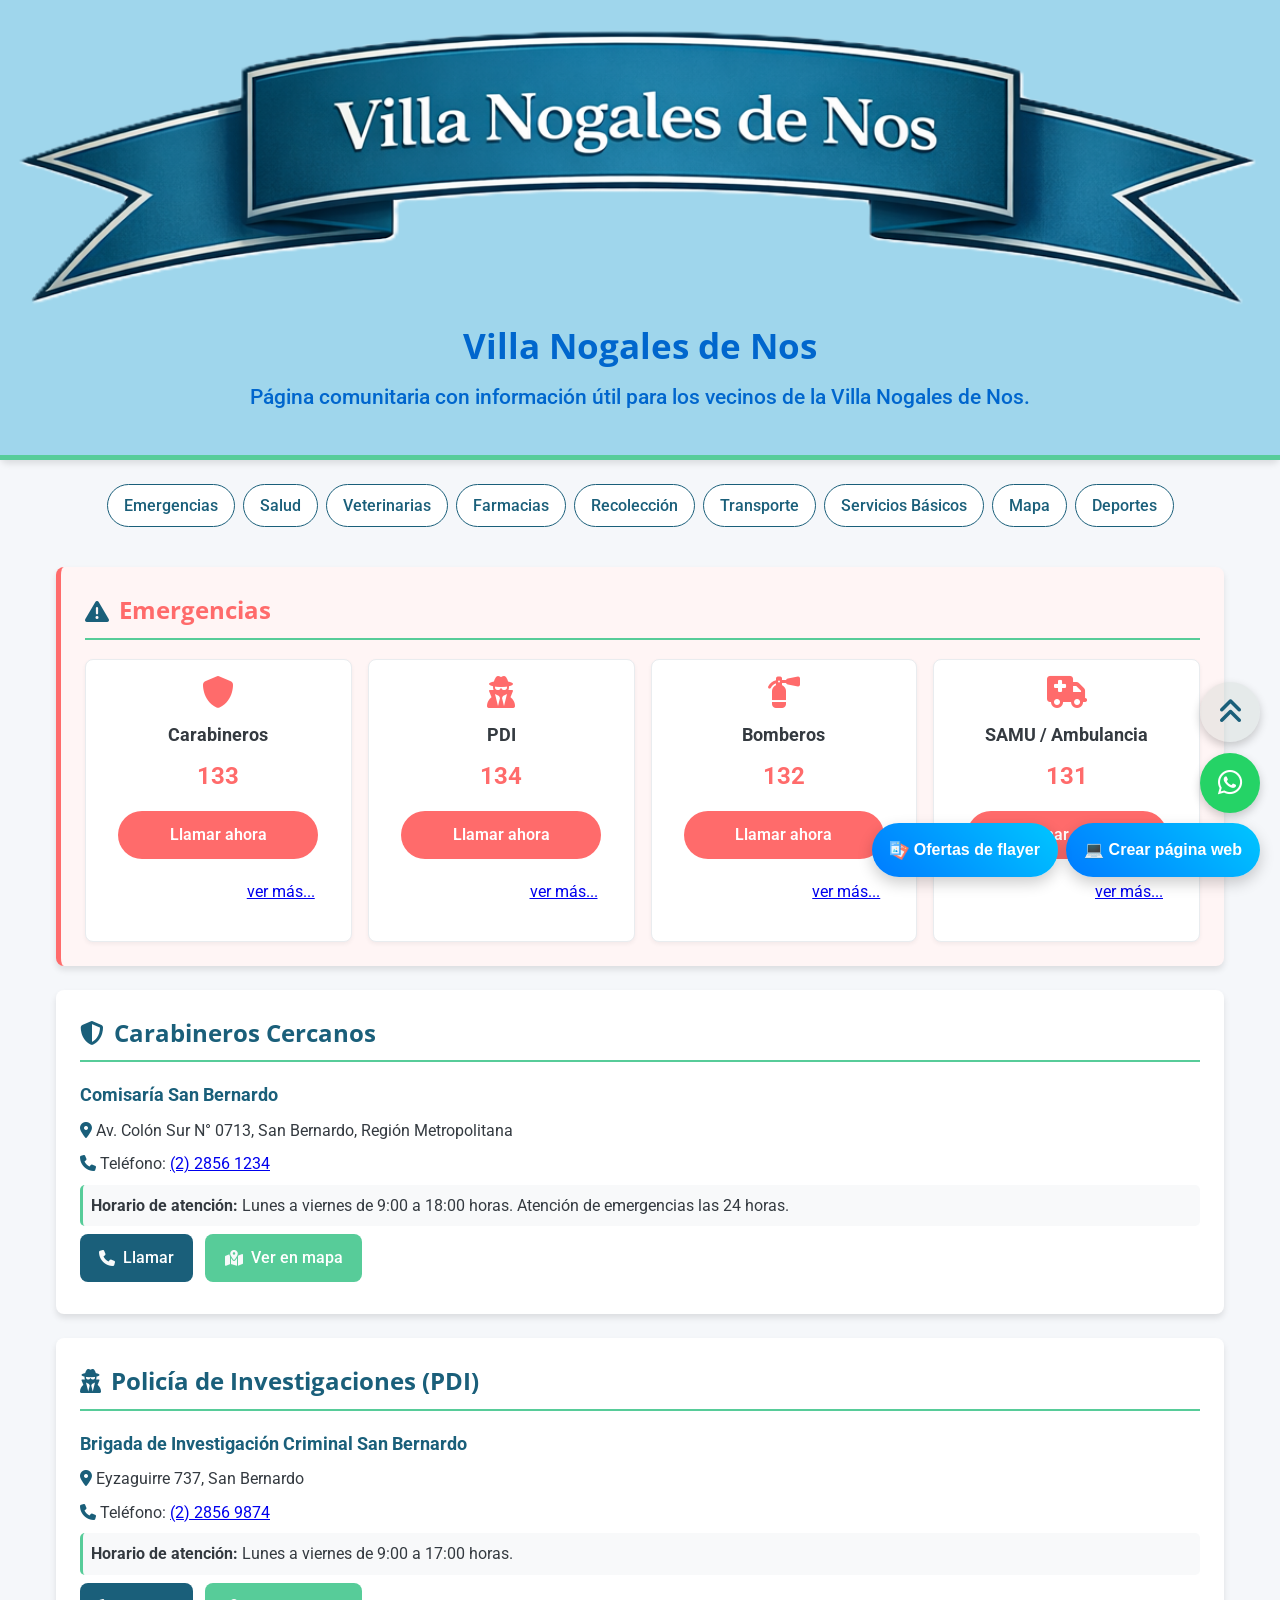
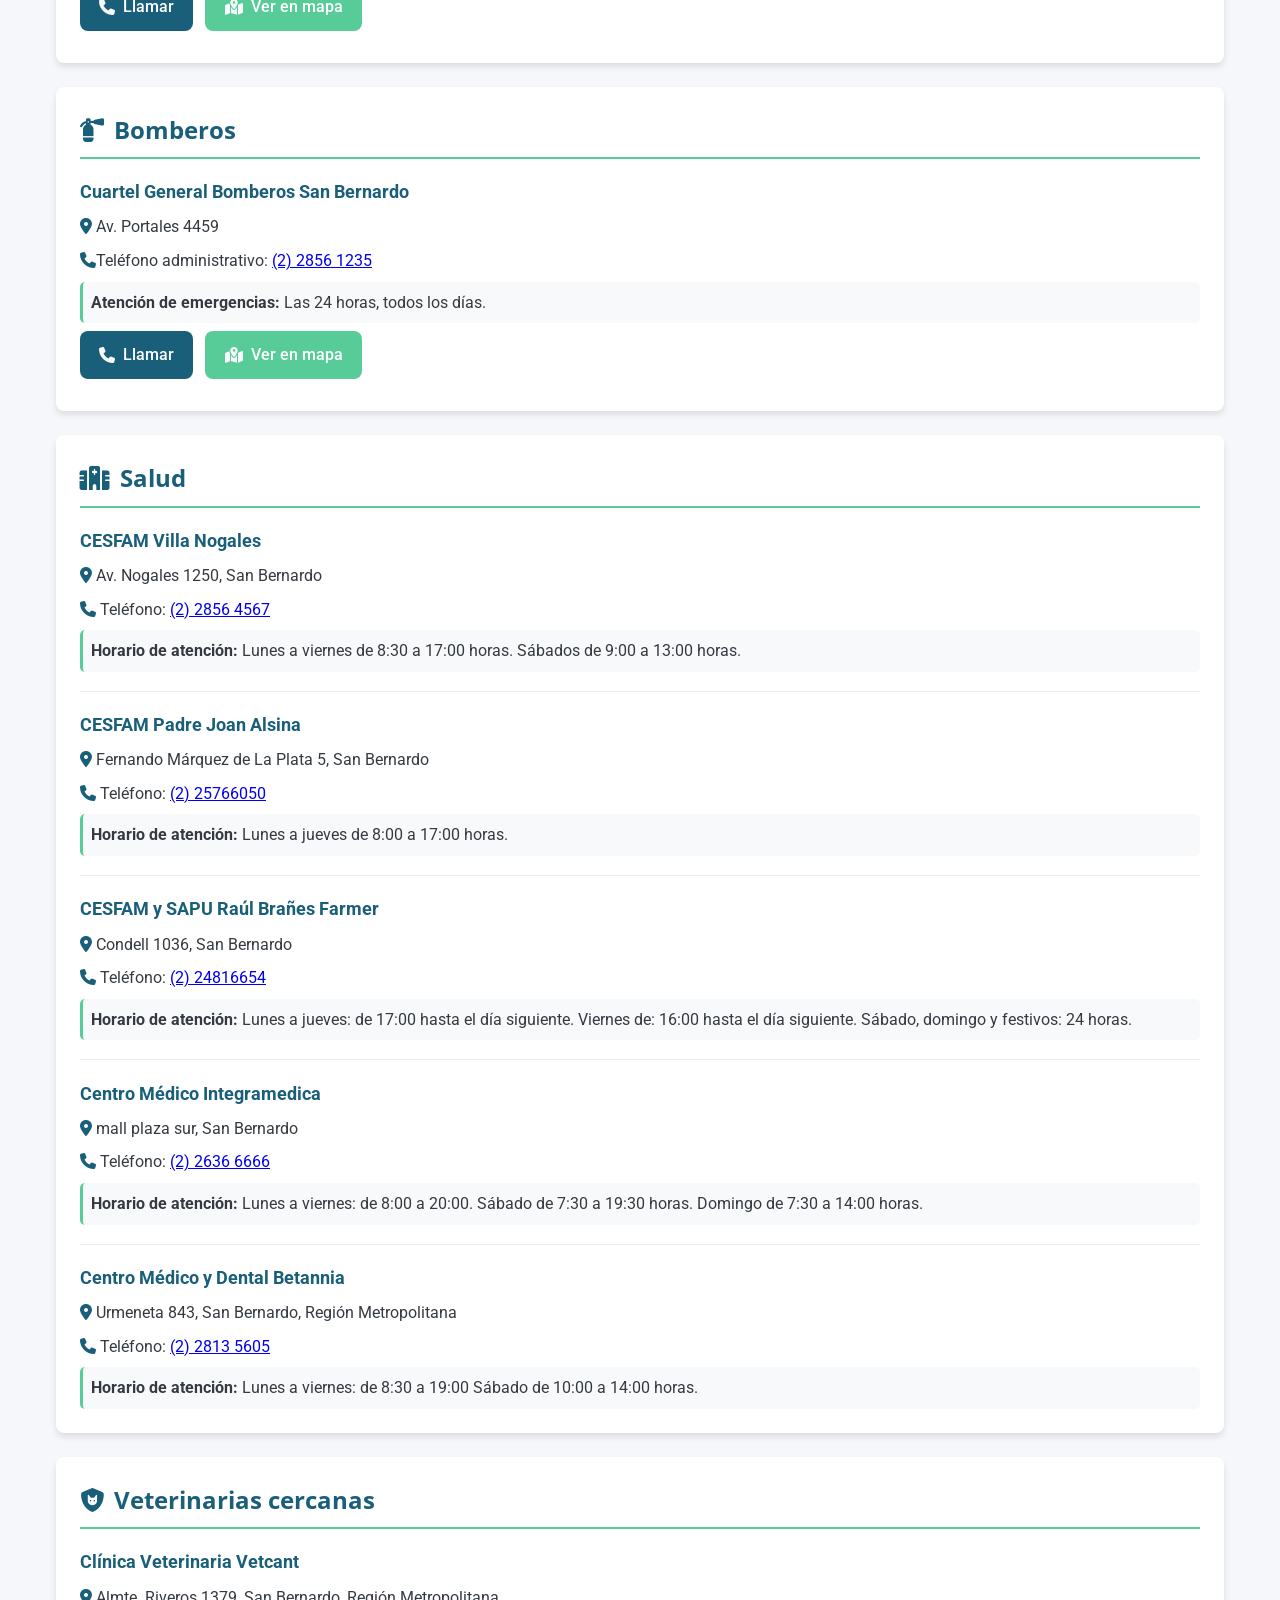
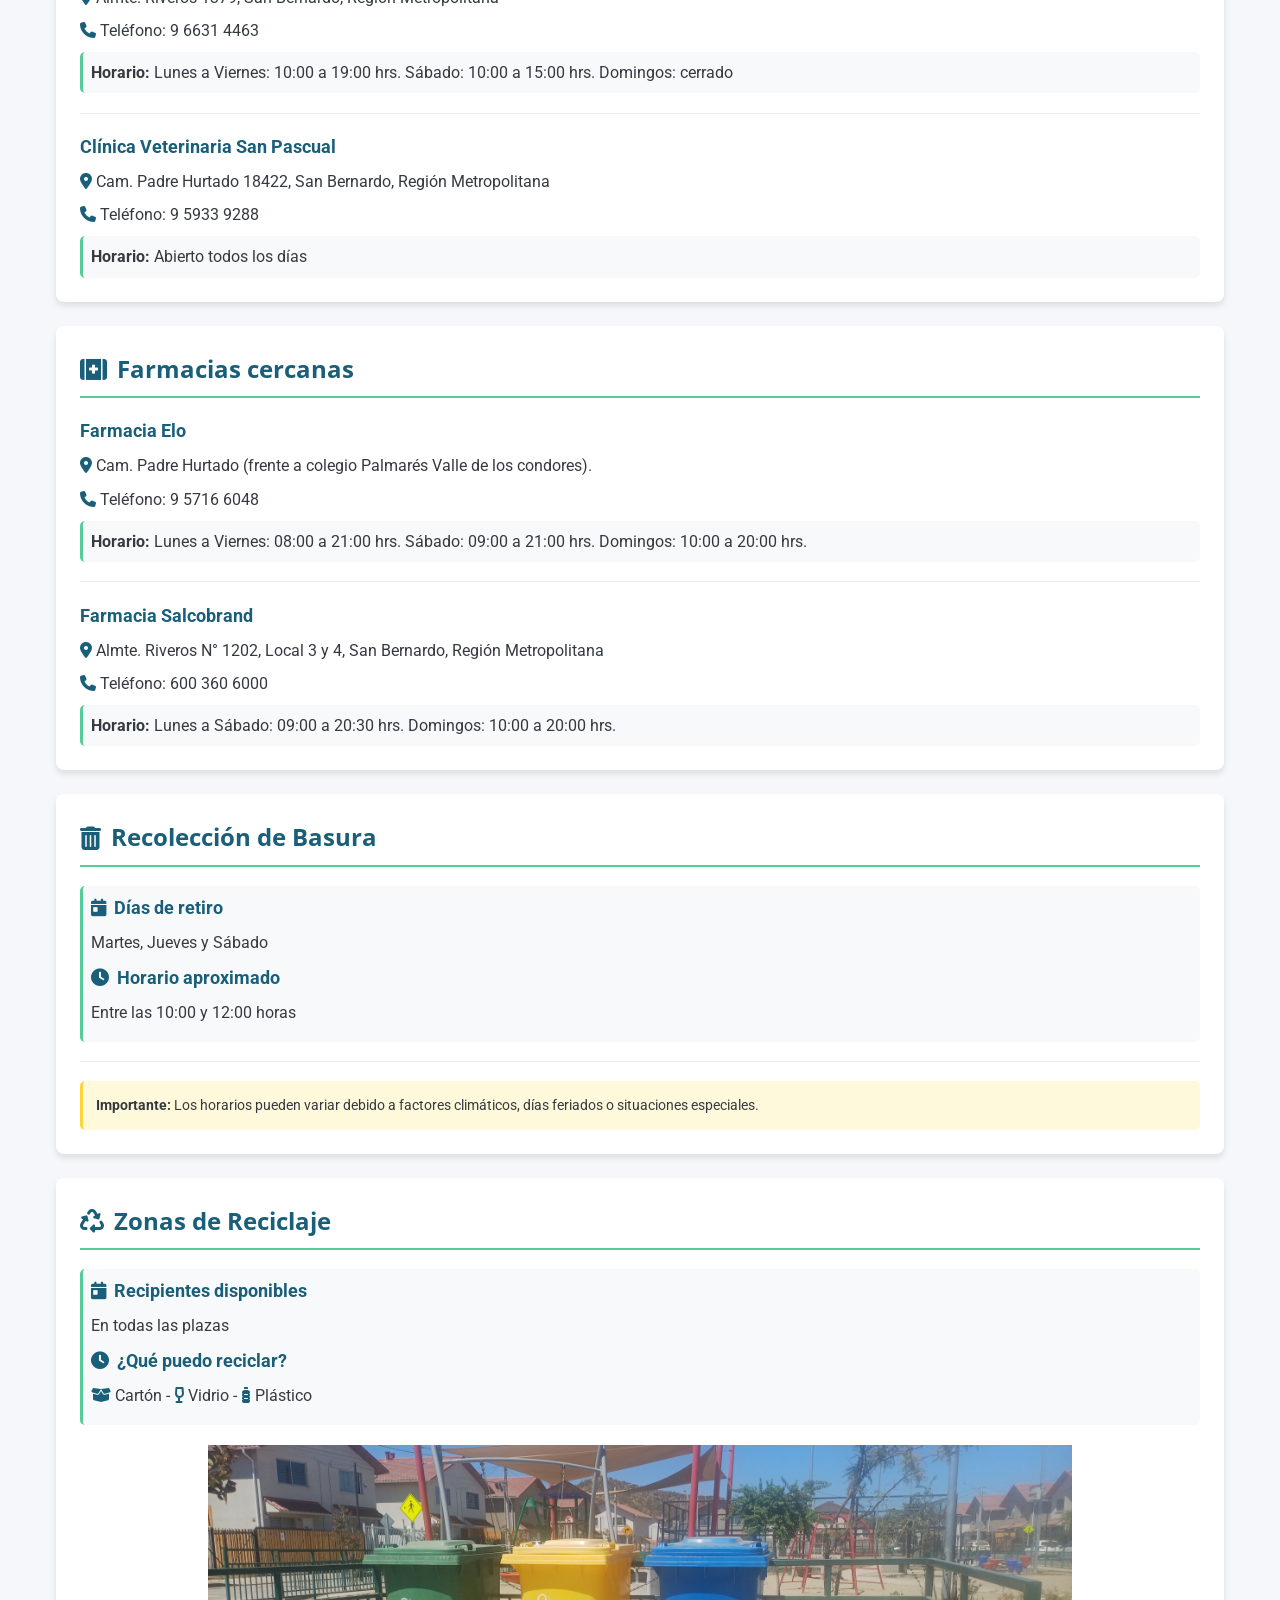
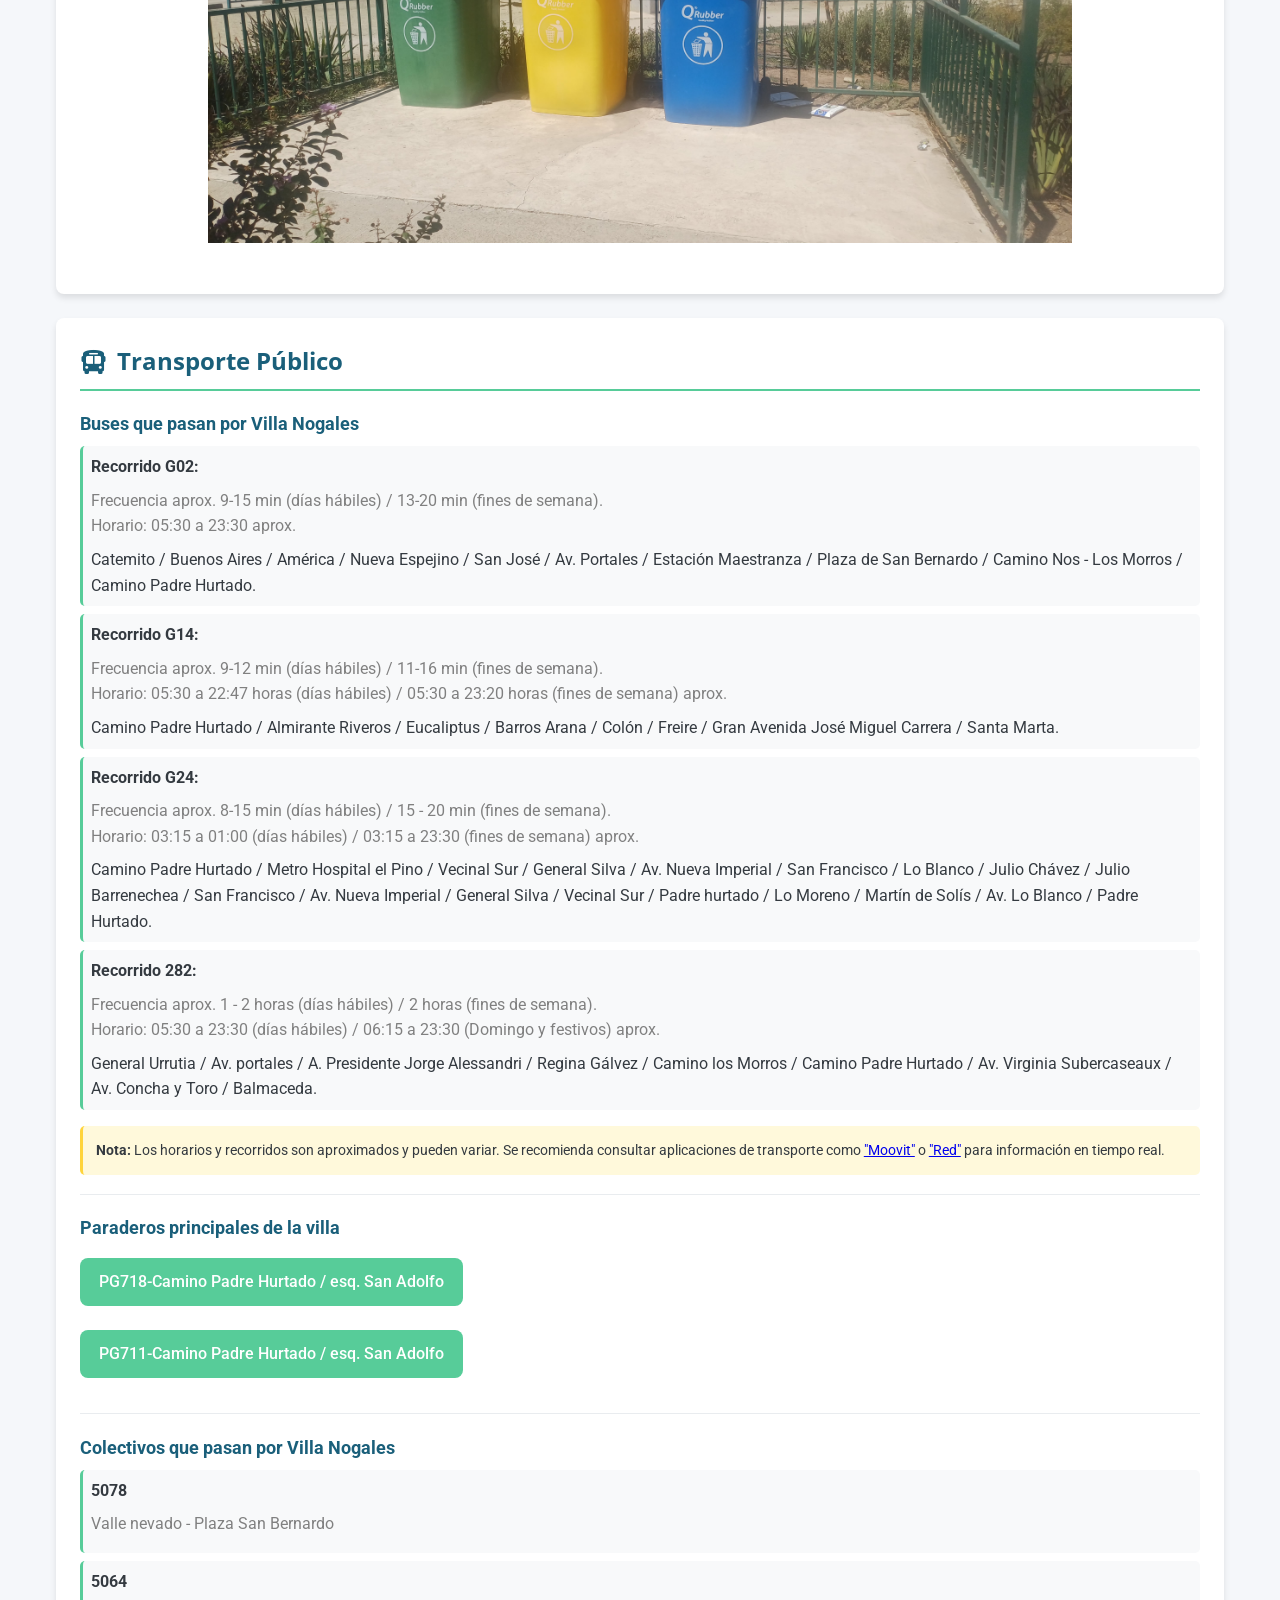
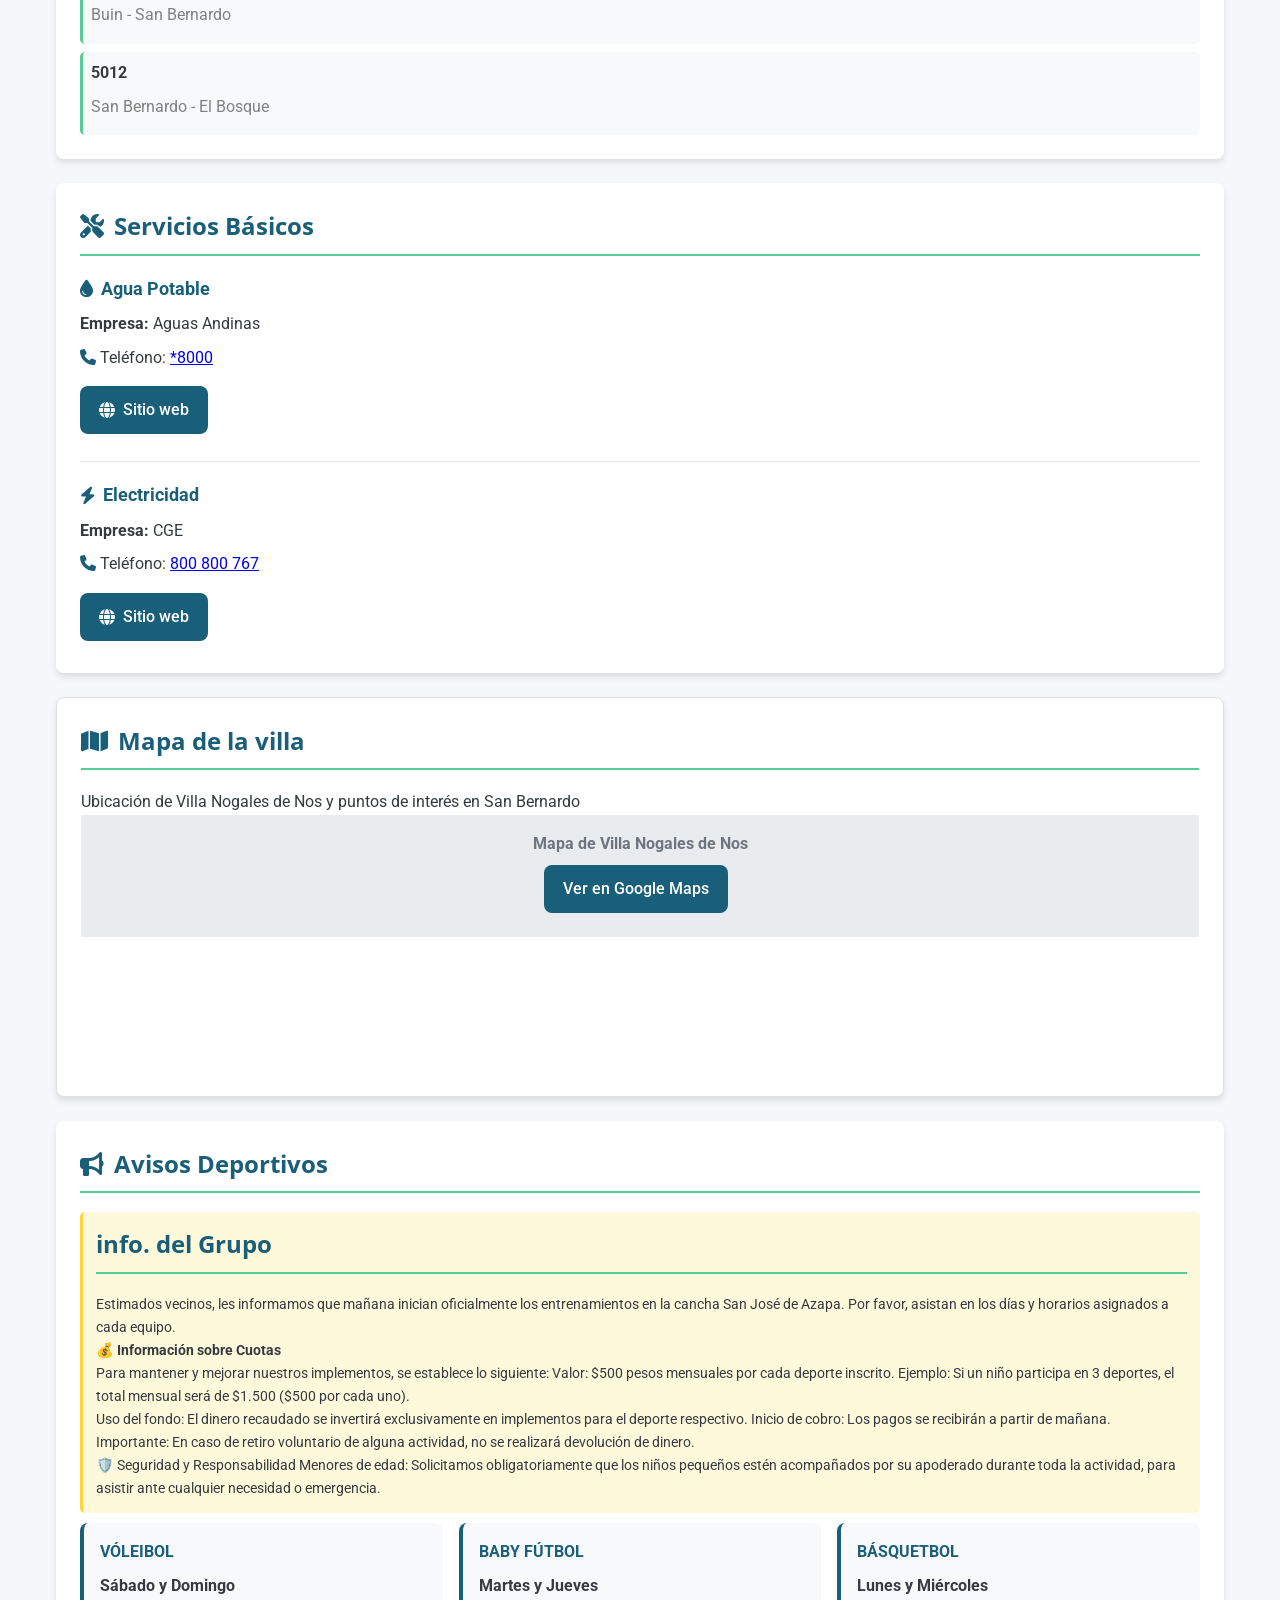
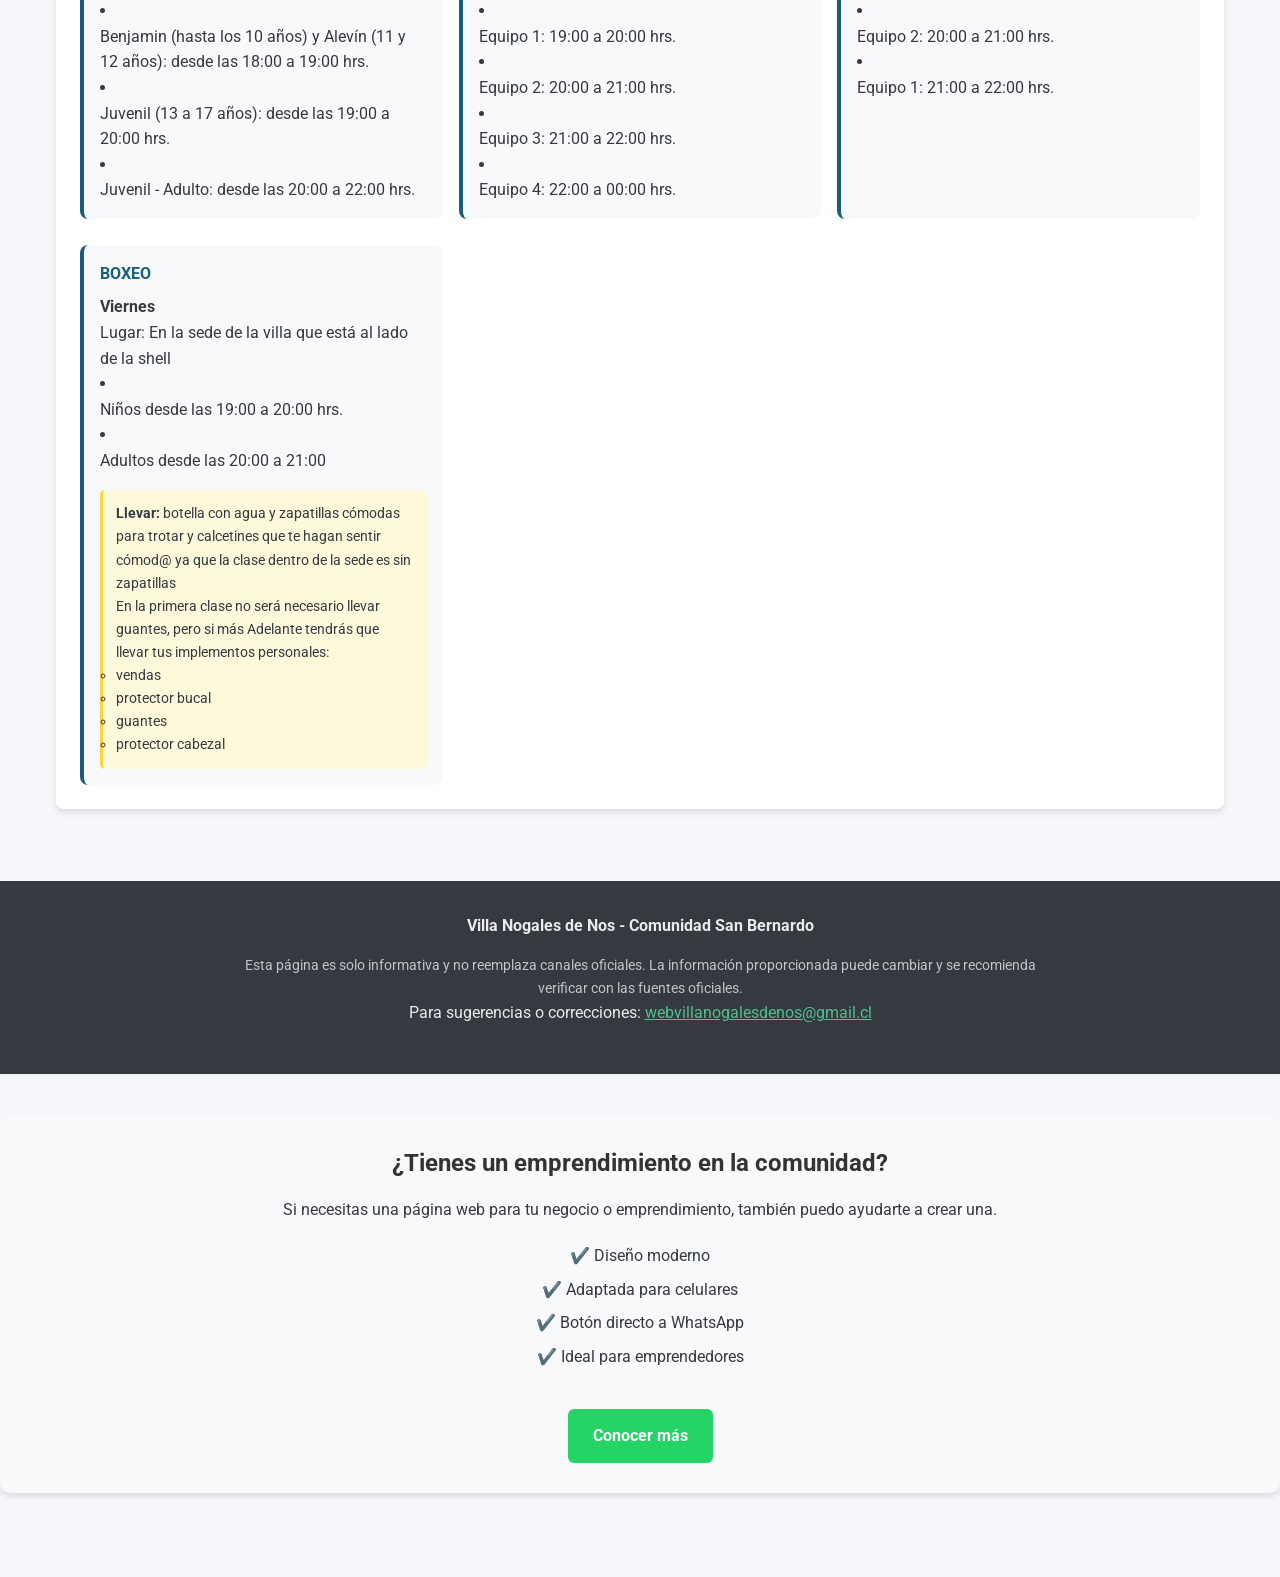
==== commit 8512e2db: "modificacion del favicon" ====
--- a/index.html
+++ b/index.html
@@ -7,9 +7,13 @@
     <meta name="description" content="Página comunitaria para residentes de la Villa Nogales de Nos. Información útil para vecinos: números de emergencia, reciclaje, talleres deportivos y datos importantes de la comunidad.">
     <meta name="google-site-verification" content="google-site-verification=KTT9WOVEJQnF9BmQwsBEOtLi5QhwuHuBvMeHC7LD_Rk" />
     <meta name="google-site-verification" content="KTT9WOVEJQnF9BmQwsBEOtLi5QhwuHuBvMeHC7LD_Rk" />
-
+    <meta name="keywords" content="Villa Nogales de Nos, comunidad Nogales, reciclaje Nos, números emergencia Nos, San Bernardo Nos comunidad">
     <title>Villa Nogales de Nos | Información para la comunidad </title>
-    <link rel="icon" type="image/png" href="favicon.png">
+    <!-- <link rel="icon" type="image/png" sizes="48x48px" href="favicon.png"> -->
+    <link rel="icon" type="image/png" sizes="16x16" href="favicon-16.png">
+    <link rel="icon" type="image/png" sizes="32x32" href="favicon-32.png">
+    <link rel="icon" type="image/png" sizes="48x48" href="favicon-48.png">
+    <link rel="icon" type="image/png" sizes="64x64" href="favicon-64.png">
     <link rel="stylesheet" href="https://cdnjs.cloudflare.com/ajax/libs/font-awesome/6.4.0/css/all.min.css">
     <link href="https://fonts.googleapis.com/css2?family=Roboto:wght@300;400;500;700&family=Open+Sans:wght@400;600;700&display=swap" rel="stylesheet">
     <link rel="stylesheet" href="style.css">
@@ -332,6 +336,11 @@
             <div class="horario">
                 <p><strong> 5064</strong>
                 <div class="nota-simple"> Buin - San Bernardo</div>
+                </p>
+            </div>
+             <div class="horario">
+                <p><strong> 5012</strong>
+                <div class="nota-simple"> San Bernardo - El Bosque</div>
                 </p>
             </div>
         </div>
@@ -585,6 +594,10 @@
     class="btn-web">
     💻 Crear página web
 </a>
+<a href="/servicios.html#card-flayer"
+    class="btn-flayer">
+    <img src="/img/flayer.png" id="flayer"> Ofertas de flayer
+</a>
 
 <section class="promo-web">
     <h2>¿Tienes un emprendimiento en la comunidad?</h2>
--- a/style.css
+++ b/style.css
@@ -519,7 +519,10 @@
     color: #f7f9fa;
 }
 #emblema{
-    width: 84%;
+     width: 100%;
+    height: 100%;
+    object-fit: cover;
+    object-position: center; /* Centra la imagen dentro del círculo */
 }
 .visit .nfNnt{
 
@@ -550,6 +553,26 @@
 transform:scale(1.05);
 box-shadow:0 8px 20px rgba(0,0,0,0.3);
 }
+.btn-flayer{
+    position:fixed;
+    bottom:23px;
+    right:222px;
+    background:linear-gradient(45deg,#007bff,#00c6ff);
+    color:white;
+    padding:14px 18px;
+    border-radius:30px;
+    font-weight:bold;
+    text-decoration:none;
+    box-shadow:0 6px 15px rgba(0,0,0,0.2);
+    font-family:Arial, sans-serif;
+    transition:transform 0.2s, box-shadow 0.2s;
+    z-index:999;
+}
+
+.btn-flayer:hover{
+transform:scale(1.05);
+box-shadow:0 8px 20px rgba(0,0,0,0.3);
+}
 .promo-web{
 margin-top:40px;
 padding:30px;
@@ -610,6 +633,7 @@
     display: flex;
     align-items: center;
     justify-content: space-around;
+    padding: 30px;
 
 }
 .dpf h3{
@@ -644,4 +668,9 @@
     }
     #servicio{
         padding-bottom: 0px;
+    }
+    #flayer{
+        width: 19px;
+  height: auto;
+  margin-bottom: -5px;
     }
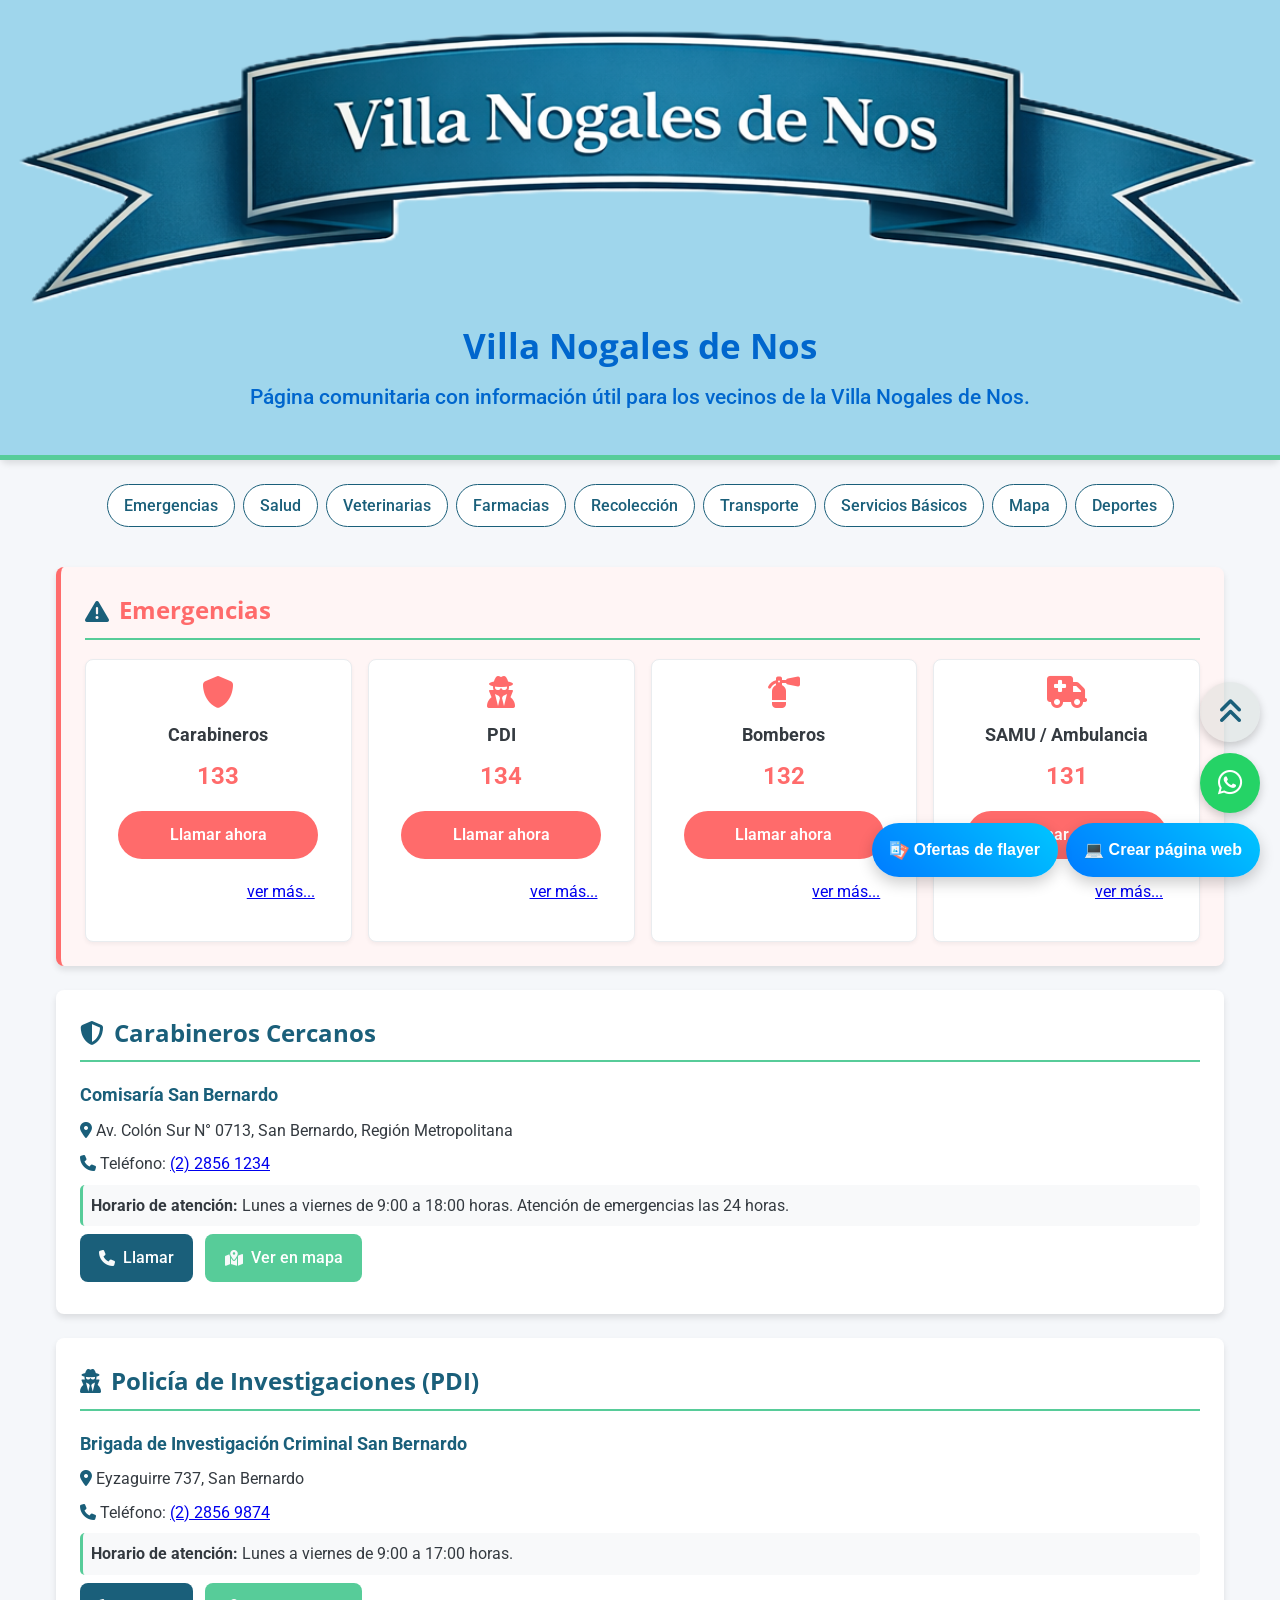
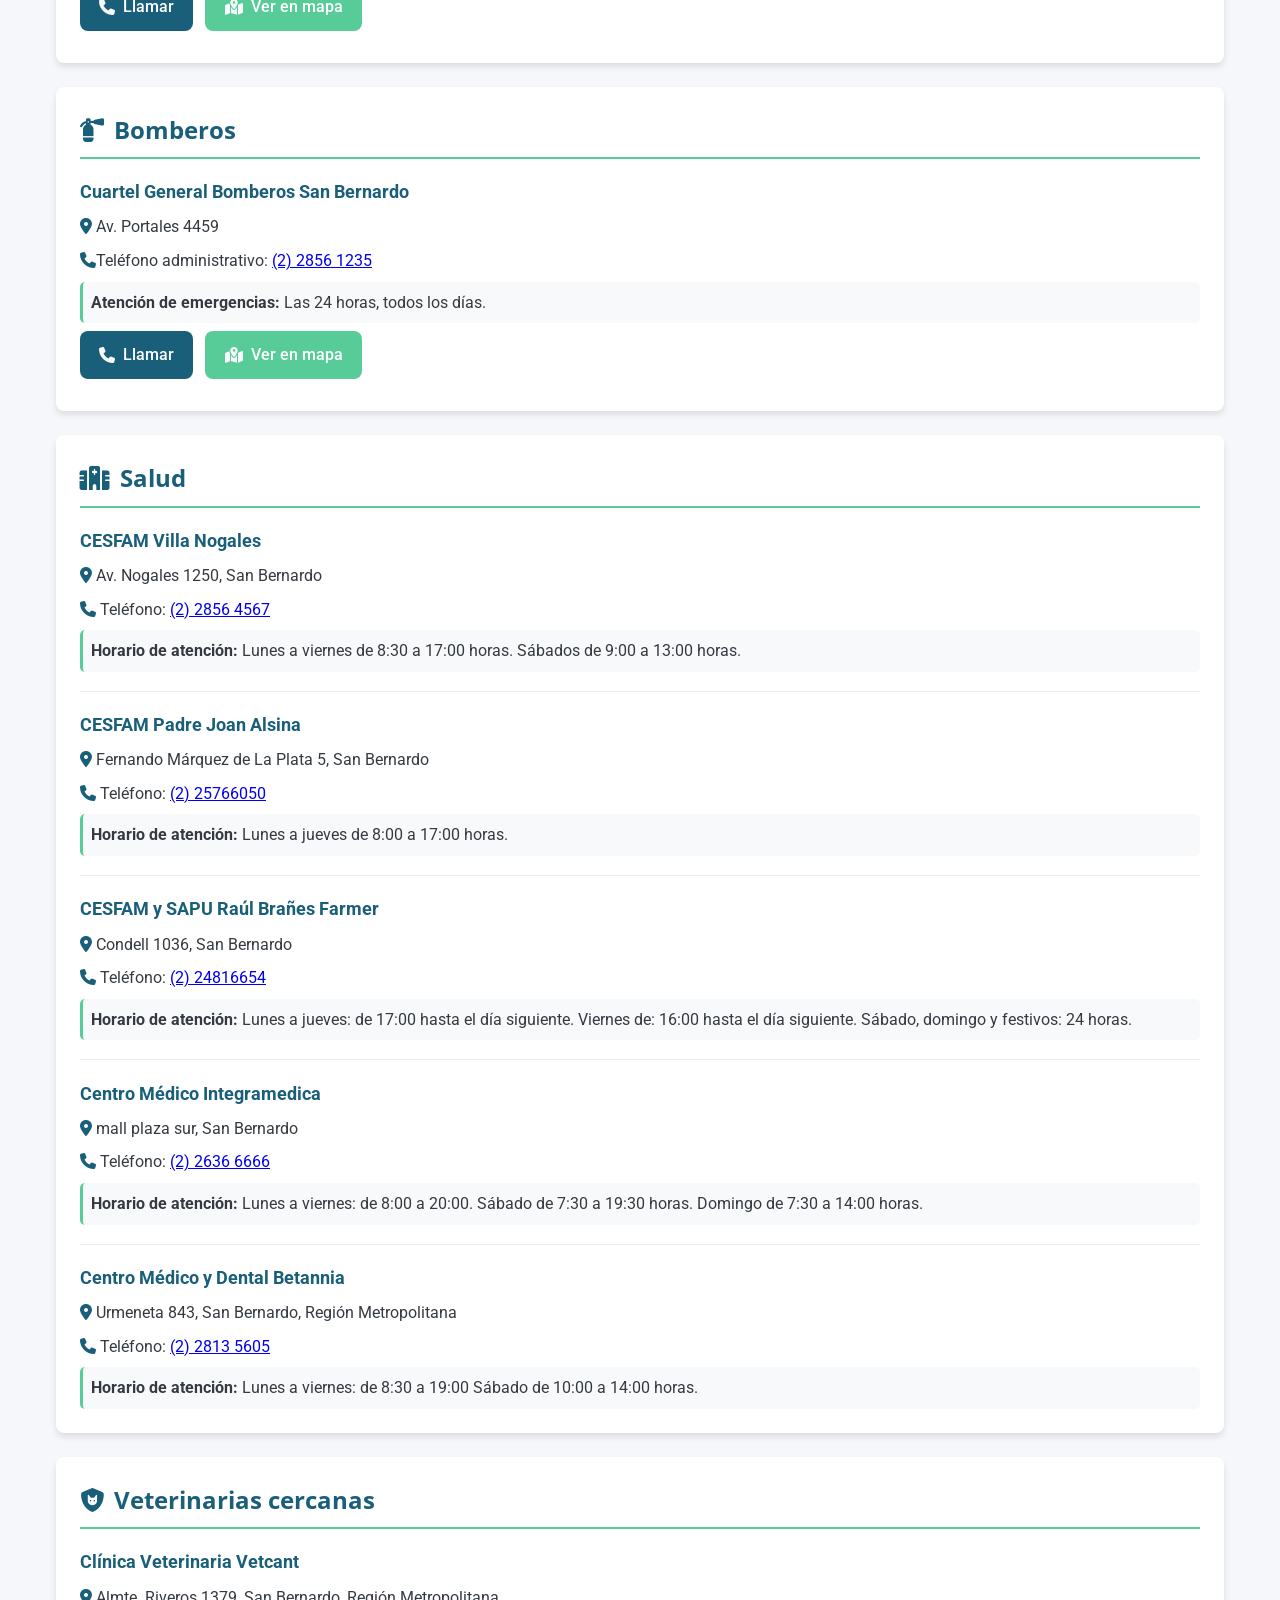
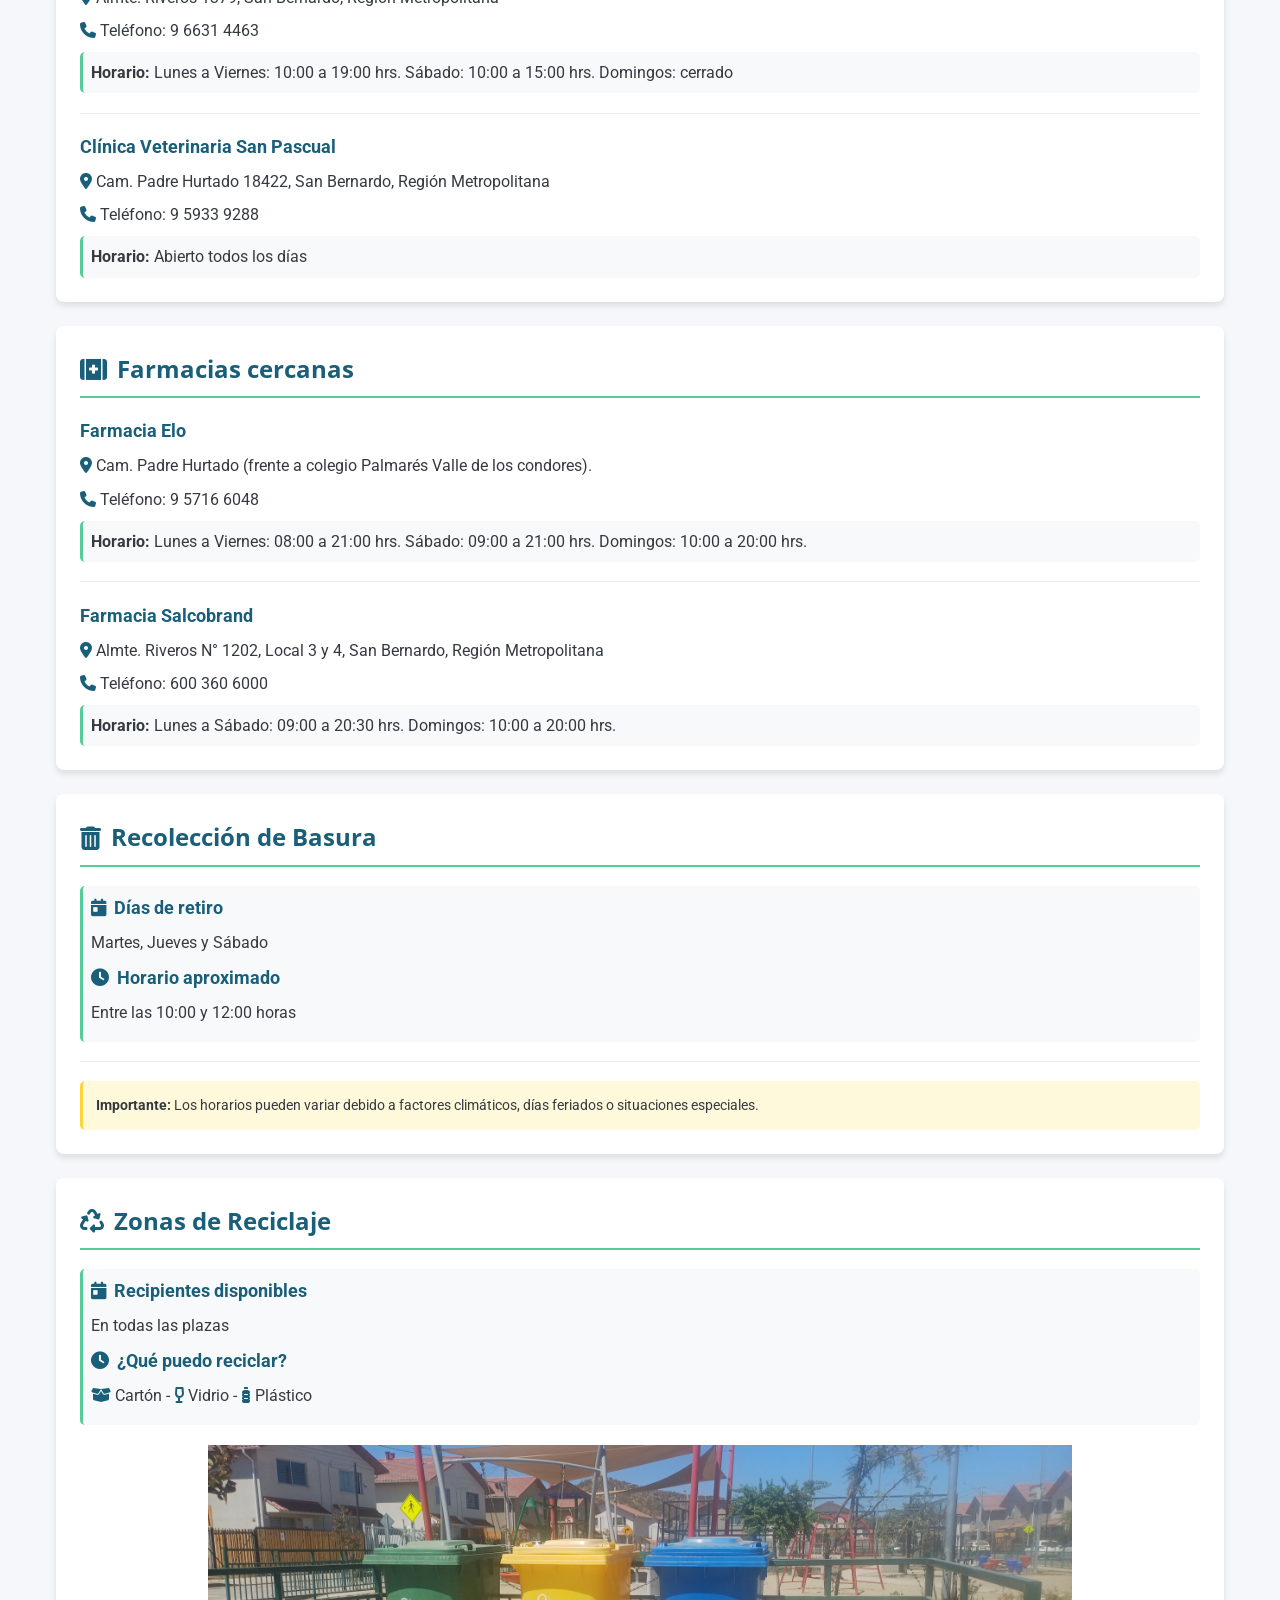
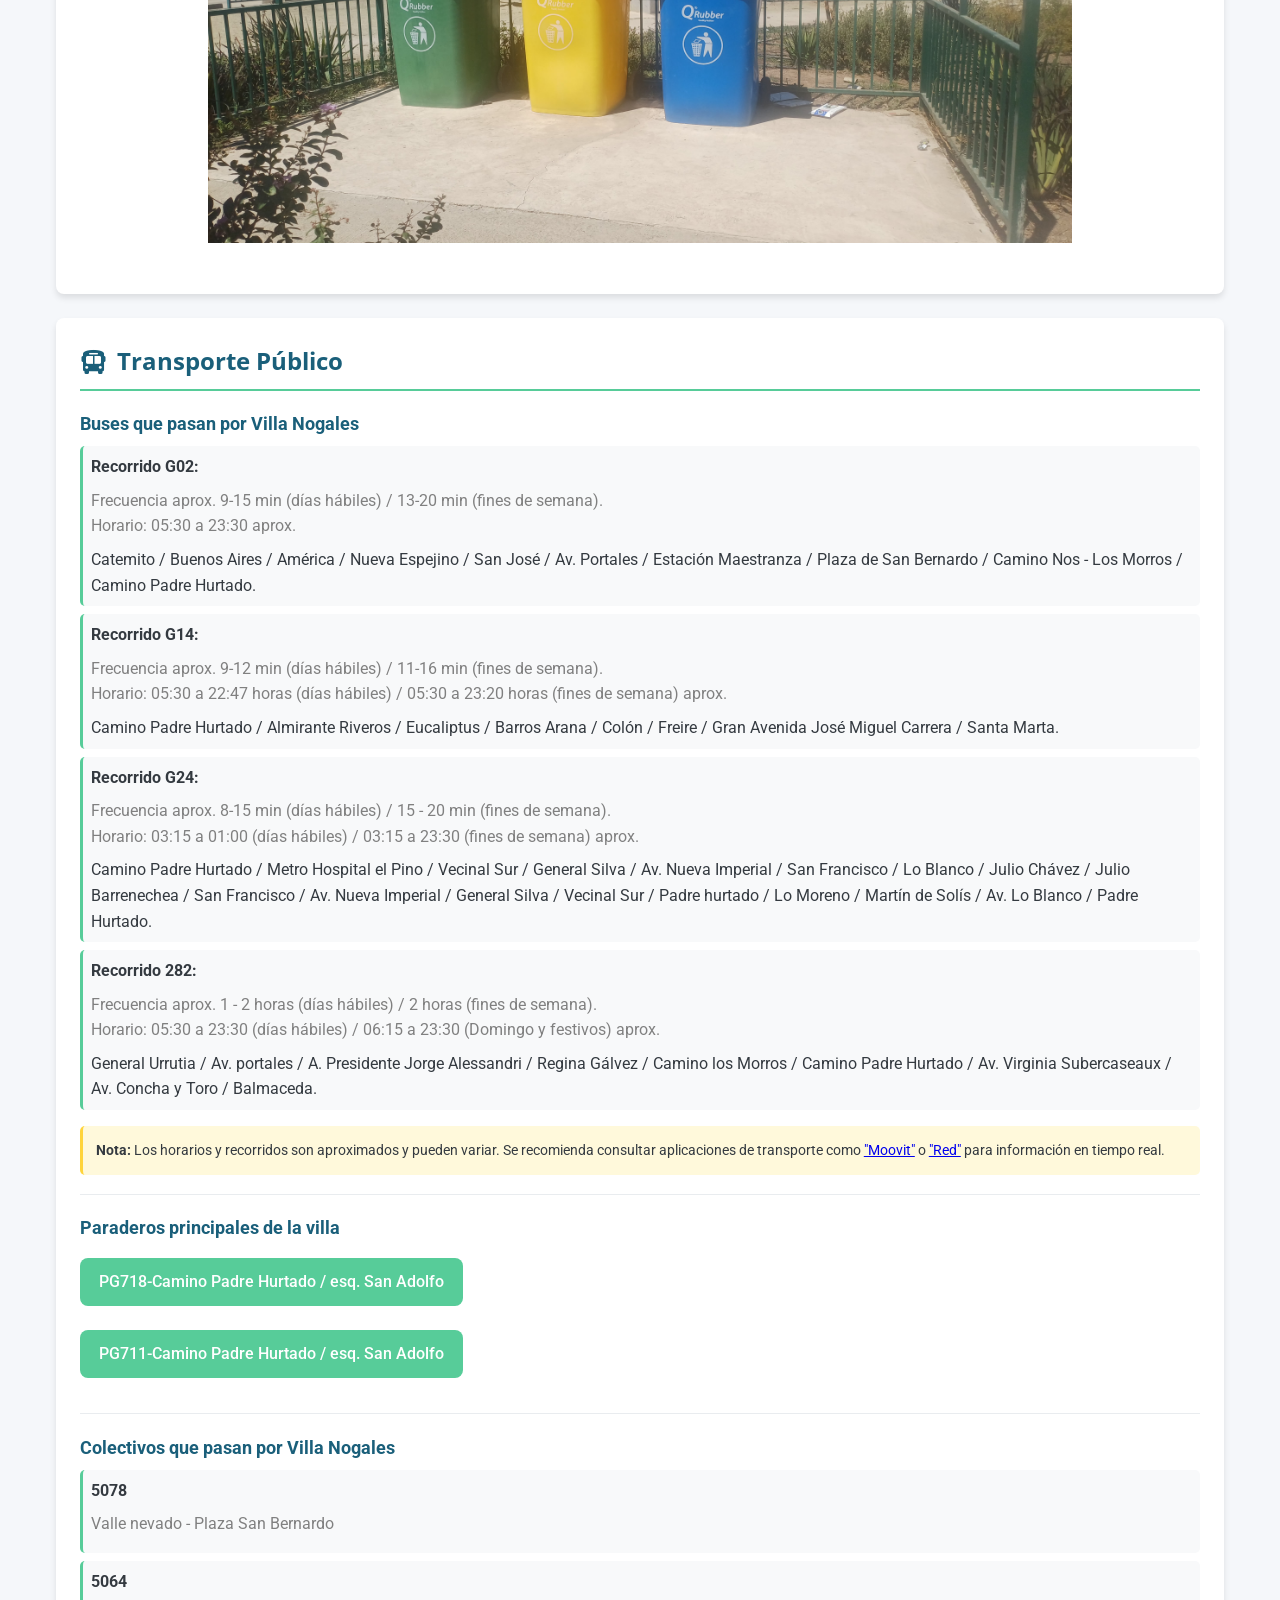
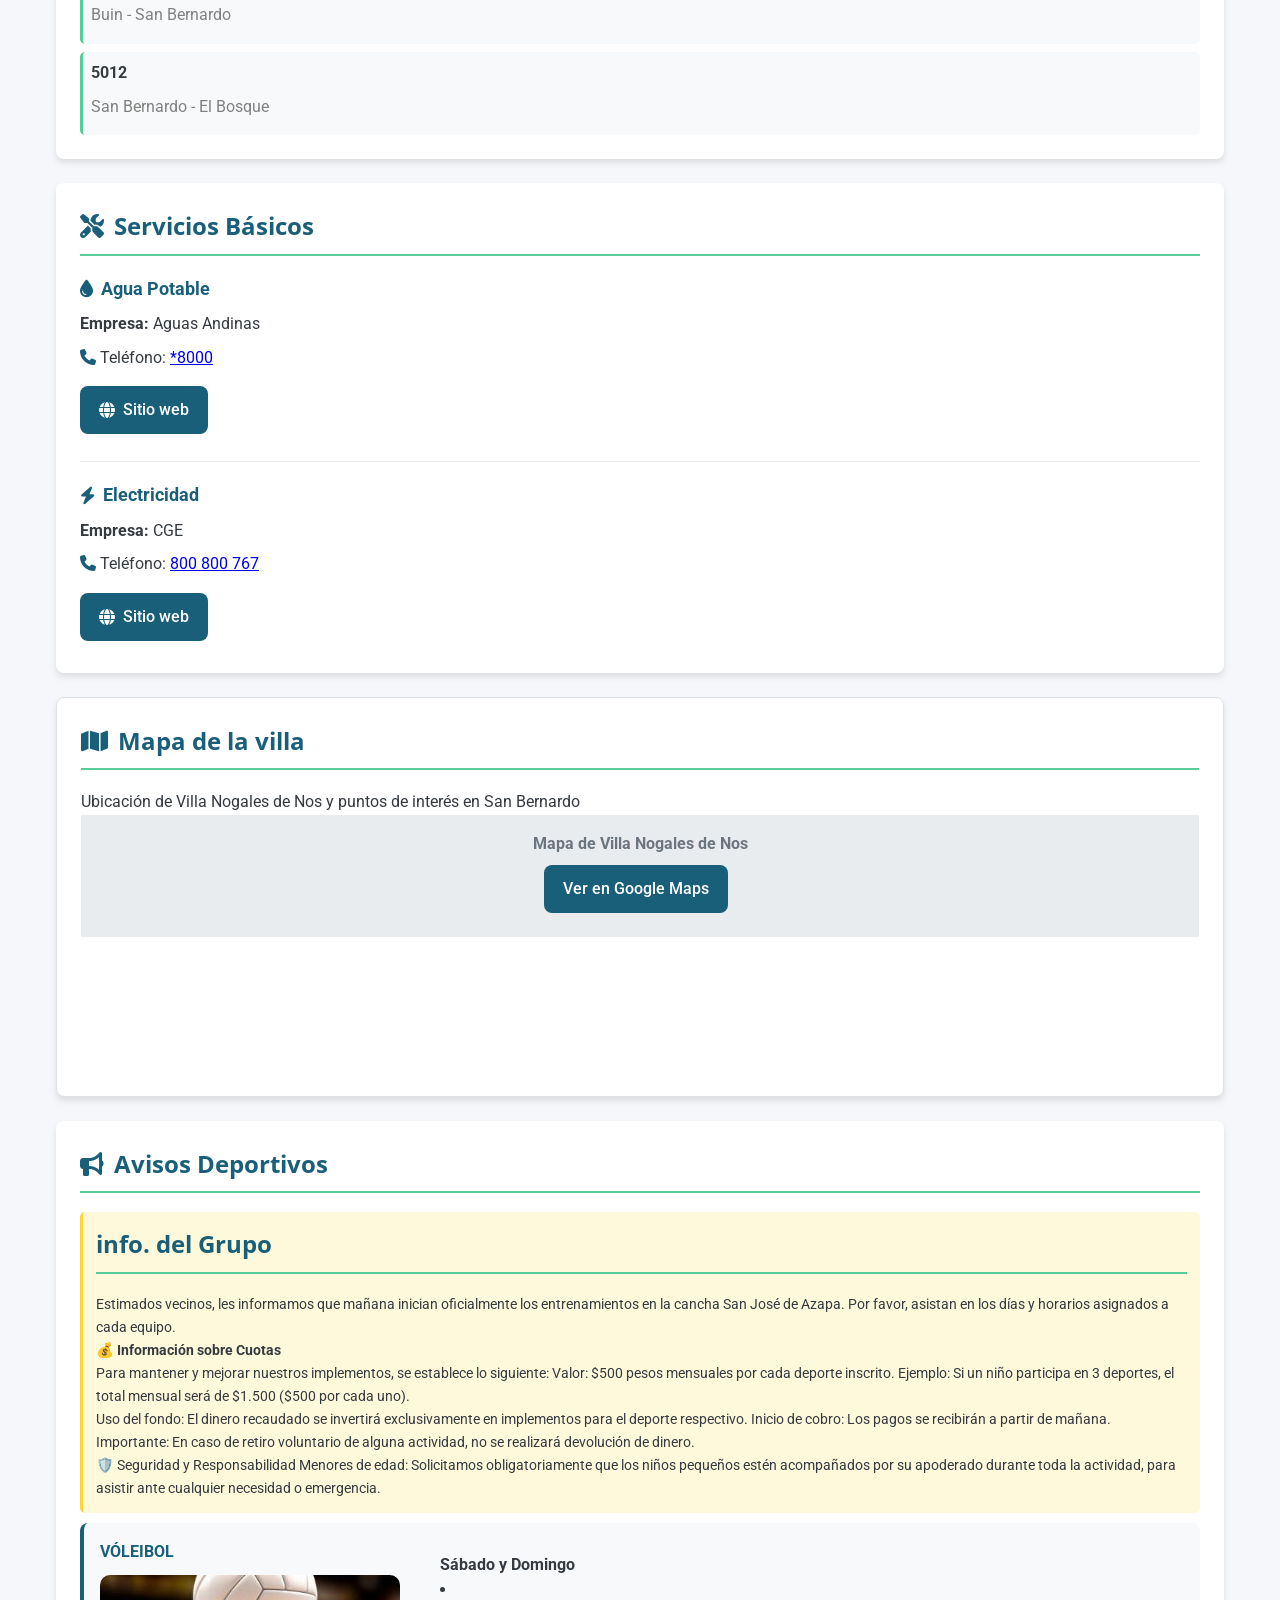
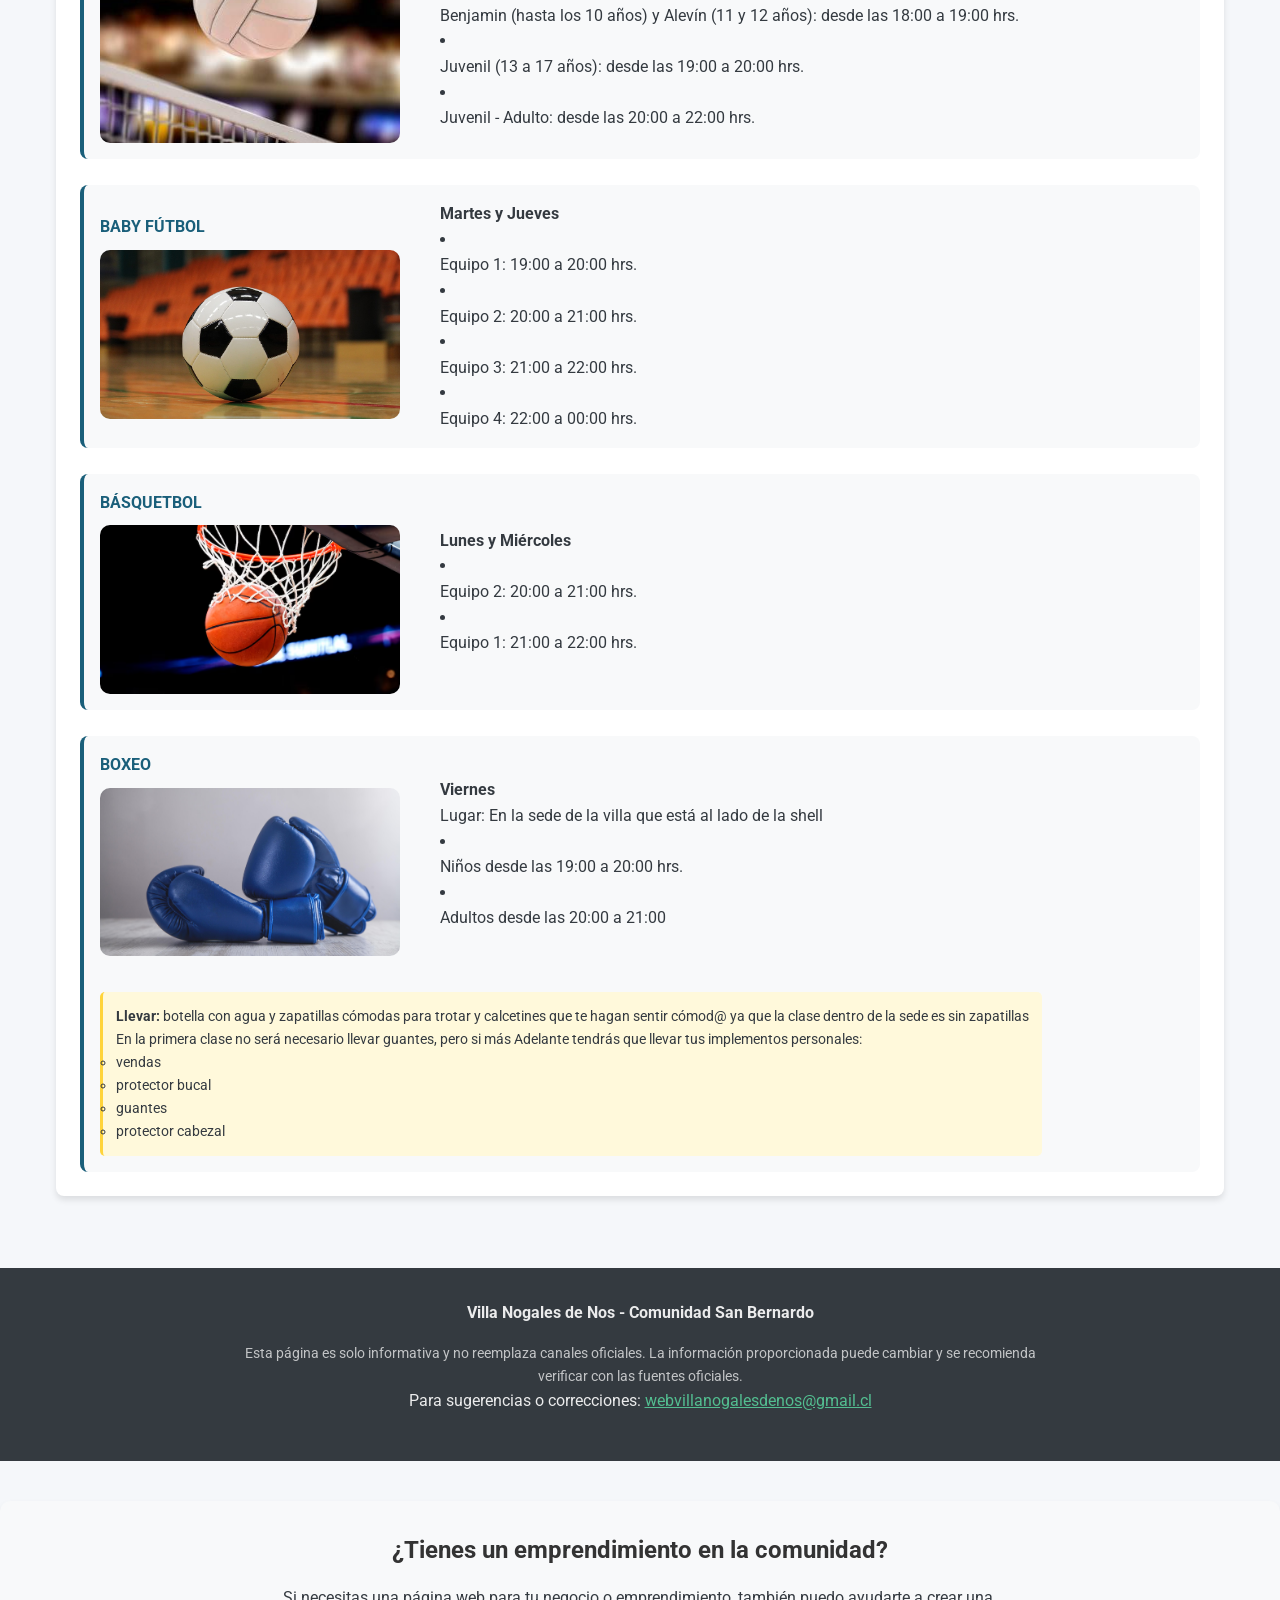
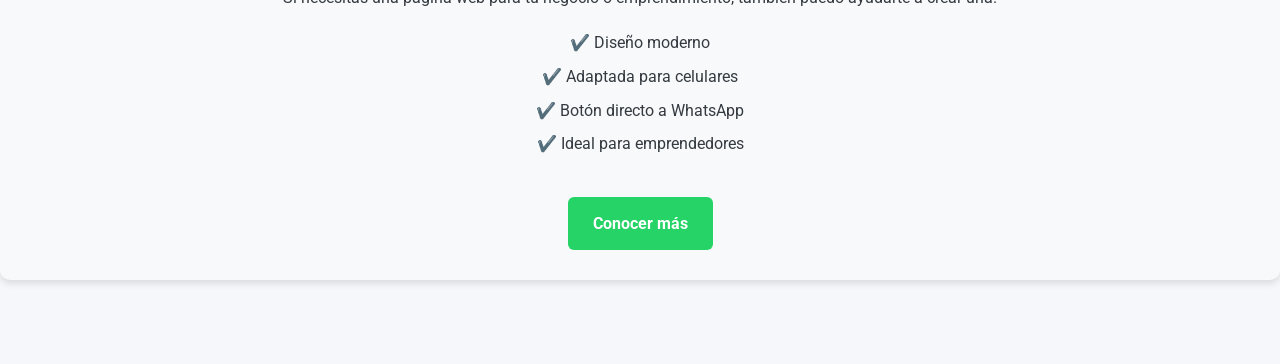
==== commit 629dbfd8: "modificacion deporte1" ====
--- a/index.html
+++ b/index.html
@@ -432,22 +432,32 @@
         </div>
         <div class="avisos-container">
             <div class="aviso">
-                <h4>VÓLEIBOL</h4>
-                <strong>
-                    <p class="fecha">Sábado y Domingo</p>
-                </strong>
-                <li>
-                    <p>Benjamin (hasta los 10 años) y Alevín (11 y 12 años): desde las 18:00 a 19:00 hrs.</p>
-                </li>
-                <li>
-                    <p>Juvenil (13 a 17 años): desde las 19:00 a 20:00 hrs.</p>
-                </li>
-                <li>
-                    <p>Juvenil - Adulto: desde las 20:00 a 22:00 hrs.</p>
-                </li>
+                <div class="titulo-img">
+                    <h4>VÓLEIBOL</h4>
+                    <img src="/img/voleibol.jpg" alt="voleibol">
+                </div>
+
+                <div class="texto">
+                    <strong>
+                        <p class="fecha">Sábado y Domingo</p>
+                    </strong>
+                    <li>
+                        <p>Benjamin (hasta los 10 años) y Alevín (11 y 12 años): desde las 18:00 a 19:00 hrs.</p>
+                    </li>
+                    <li>
+                        <p>Juvenil (13 a 17 años): desde las 19:00 a 20:00 hrs.</p>
+                    </li>
+                    <li>
+                        <p>Juvenil - Adulto: desde las 20:00 a 22:00 hrs.</p>
+                    </li>
+                </div>
             </div>
             <div class="aviso">
-                <h4>BABY FÚTBOL</h4>
+                <div class="titulo-img">
+                    <h4>BABY FÚTBOL</h4>
+                    <img src="/img/futball.jpg" alt="voleibol">
+                </div>
+                <div class="texto">
                 <strong>
                     <p class="fecha">Martes y Jueves</p>
                 </strong>
@@ -463,9 +473,14 @@
                 <li>
                     <p>Equipo 4: 22:00 a 00:00 hrs.</p>
                 </li>
+                </div>
             </div>
             <div class="aviso">
+                <div class="titulo-img">
                 <h4>BÁSQUETBOL</h4>
+                <img src="/img/basquetball.avif" alt="voleibol">
+                </div>
+                <div class="texto">
                 <strong>
                     <p class="fecha">Lunes y Miércoles</p>
                 </strong>
@@ -476,8 +491,13 @@
                     <p>Equipo 1: 21:00 a 22:00 hrs.</p>
                 </li>
             </div>
+            </div>
             <div class="aviso">
+                <div class="titulo-img">
                 <h4>BOXEO</h4>
+                <img src="/img/boxing.jpg" alt="voleibol">
+                </div>
+                <div class="texto">
                 <strong>
                     <p class="fecha">Viernes</p>
                 </strong>
@@ -488,6 +508,7 @@
                 <li>
                     <p>Adultos desde las 20:00 a 21:00</p>
                 </li>
+                </div>
                 <div class="nota">
                     <p><strong>Llevar:</strong> botella con agua y zapatillas cómodas para trotar y calcetines
                         que te hagan sentir cómod@ ya que la clase dentro de la sede es sin zapatillas</p>
--- a/style.css
+++ b/style.css
@@ -311,6 +311,7 @@
     display: grid;
     grid-template-columns: repeat(auto-fill, minmax(300px, 1fr));
     gap: 1rem;
+    grid-template-columns: 1fr;
 }
 
 .aviso {
@@ -319,13 +320,44 @@
     padding: 1rem;
     border-radius: var(--border-radius);
     border-left: 4px solid var(--primary-color);
-}
-
-.aviso h4 {
-    color: var(--primary-color);
-    margin-bottom: 0.5rem;
-}
-
+    display: flex;
+    align-items: center;
+    gap: 20px;
+    flex-wrap: wrap;
+}
+.aviso img {
+    width: 300px;
+    max-width: 100%;
+    border-radius: 10px;
+}
+.texto{
+    flex: 1;
+    min-width: 250px;
+    padding-left: 20px;
+}
+.titulo-img{
+    display: flex;
+    flex-direction: column;
+}
+.titulo-img h4{
+    margin-bottom:10px;
+    color: var(--primary-color)
+}
+
+.titulo-img img{
+    /* width:56%;
+    height: auto;
+    margin-left:23%; */
+    width: 100%;
+    max-width: 300px;
+    aspect-ratio: 16/9;
+    object-fit: cover;
+}
+/* #futball{
+    width:56%;
+    height: auto;
+    margin-left:23%;
+} */
 .aviso.fecha {
     font-size: 0.9rem;
     color: var(--gray-color);
@@ -388,8 +420,23 @@
     opacity: 0.7;
 }
 
+
 /* Responsive design */
 @media (max-width: 768px) {
+    .titulo-img img{
+        margin-left:0;
+    }
+
+    .aviso{
+        flex-direction: column;
+        text-align: center;
+    }
+
+    .aviso img{
+        width: 100%;
+        max-width: 400px;
+    }
+
     header h1 {
         font-size: 1.8rem;
     }
@@ -412,10 +459,6 @@
     
     #mapa {
         height: 300px;
-    }
-    
-    .avisos-container {
-        grid-template-columns: 1fr;
     }
     
     .btn-accion {
@@ -634,6 +677,8 @@
     align-items: center;
     justify-content: space-around;
     padding: 30px;
+    /* flex-direction: column; */
+    justify-content: center;
 
 }
 .dpf h3{
@@ -643,6 +688,11 @@
     font-size: 16px;
     color: #28a745;
     display: flow-root;
+}
+.tipo{
+    font-size: 19px;
+    color: #1a5f7a;
+
 }
 .servicios {
     display: grid;
@@ -673,4 +723,9 @@
         width: 19px;
   height: auto;
   margin-bottom: -5px;
+    }
+    .flayer{
+
+        width: 99px;
+
     }
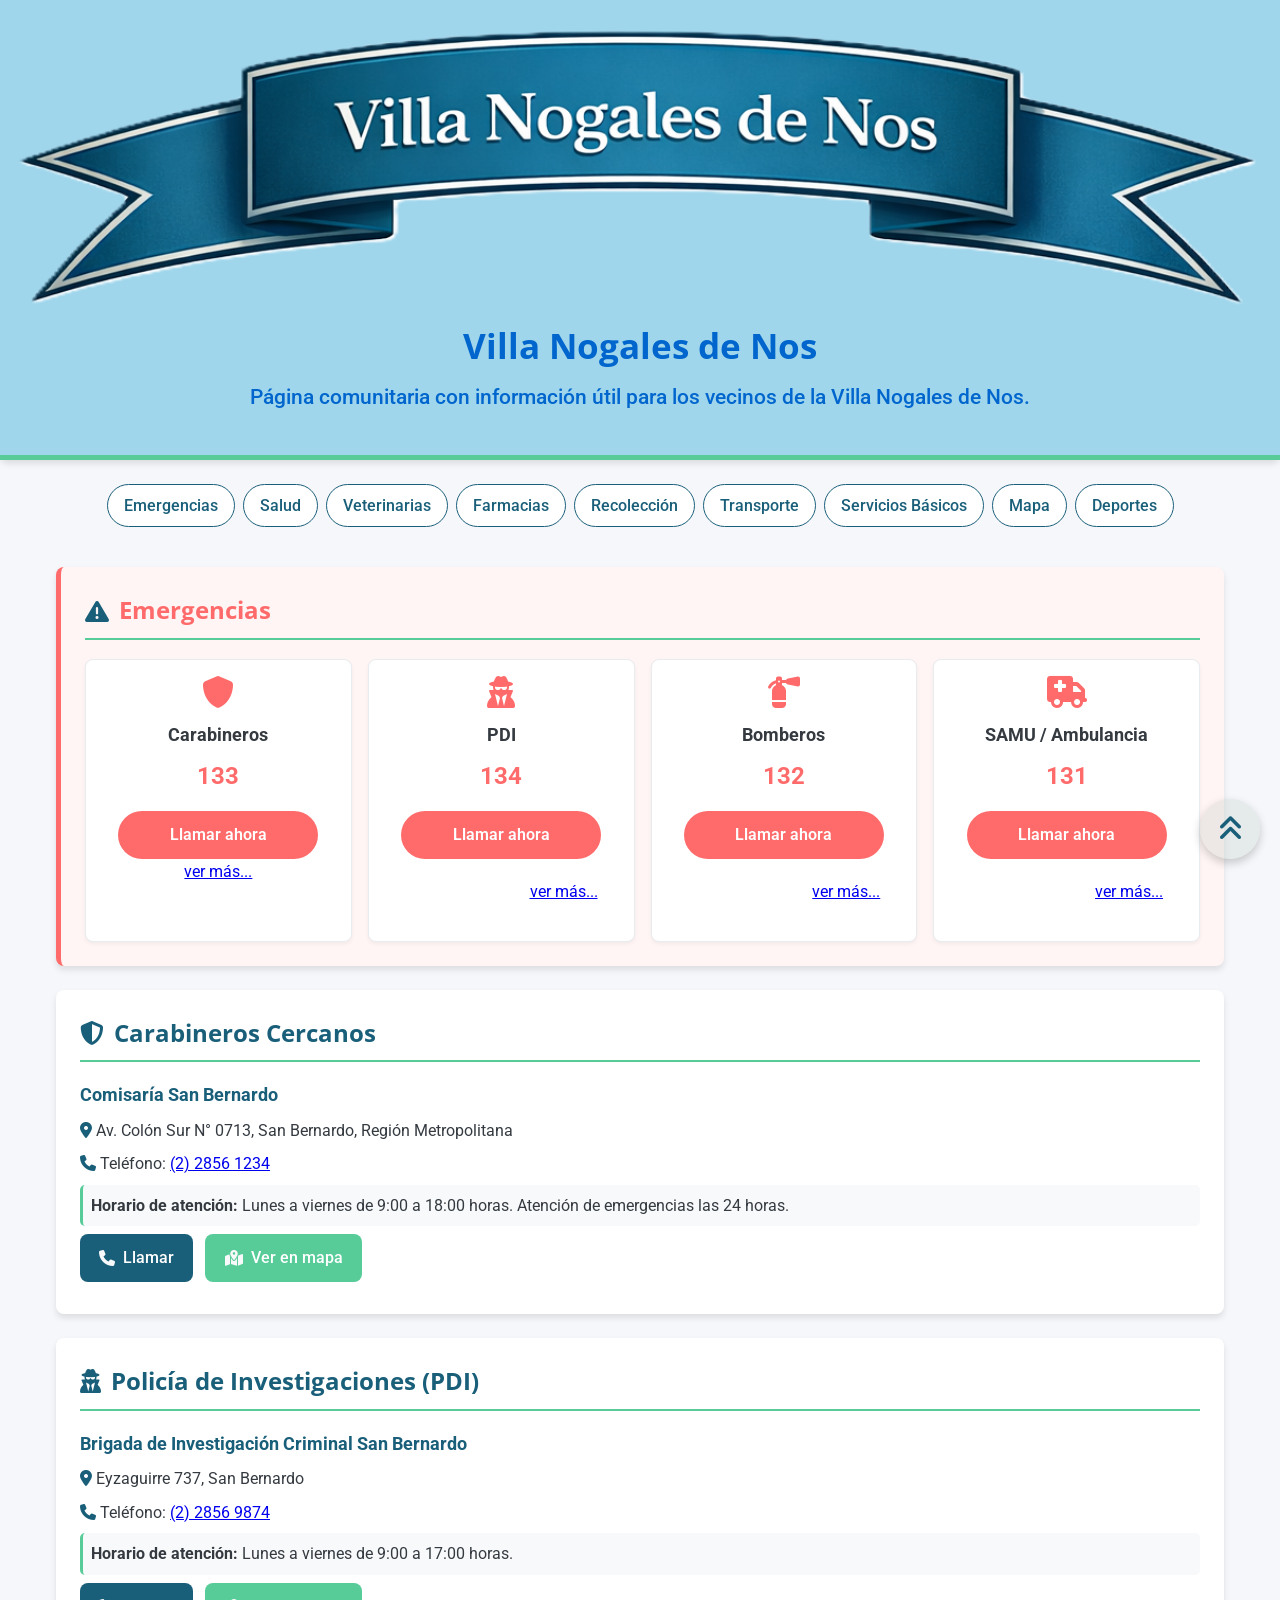
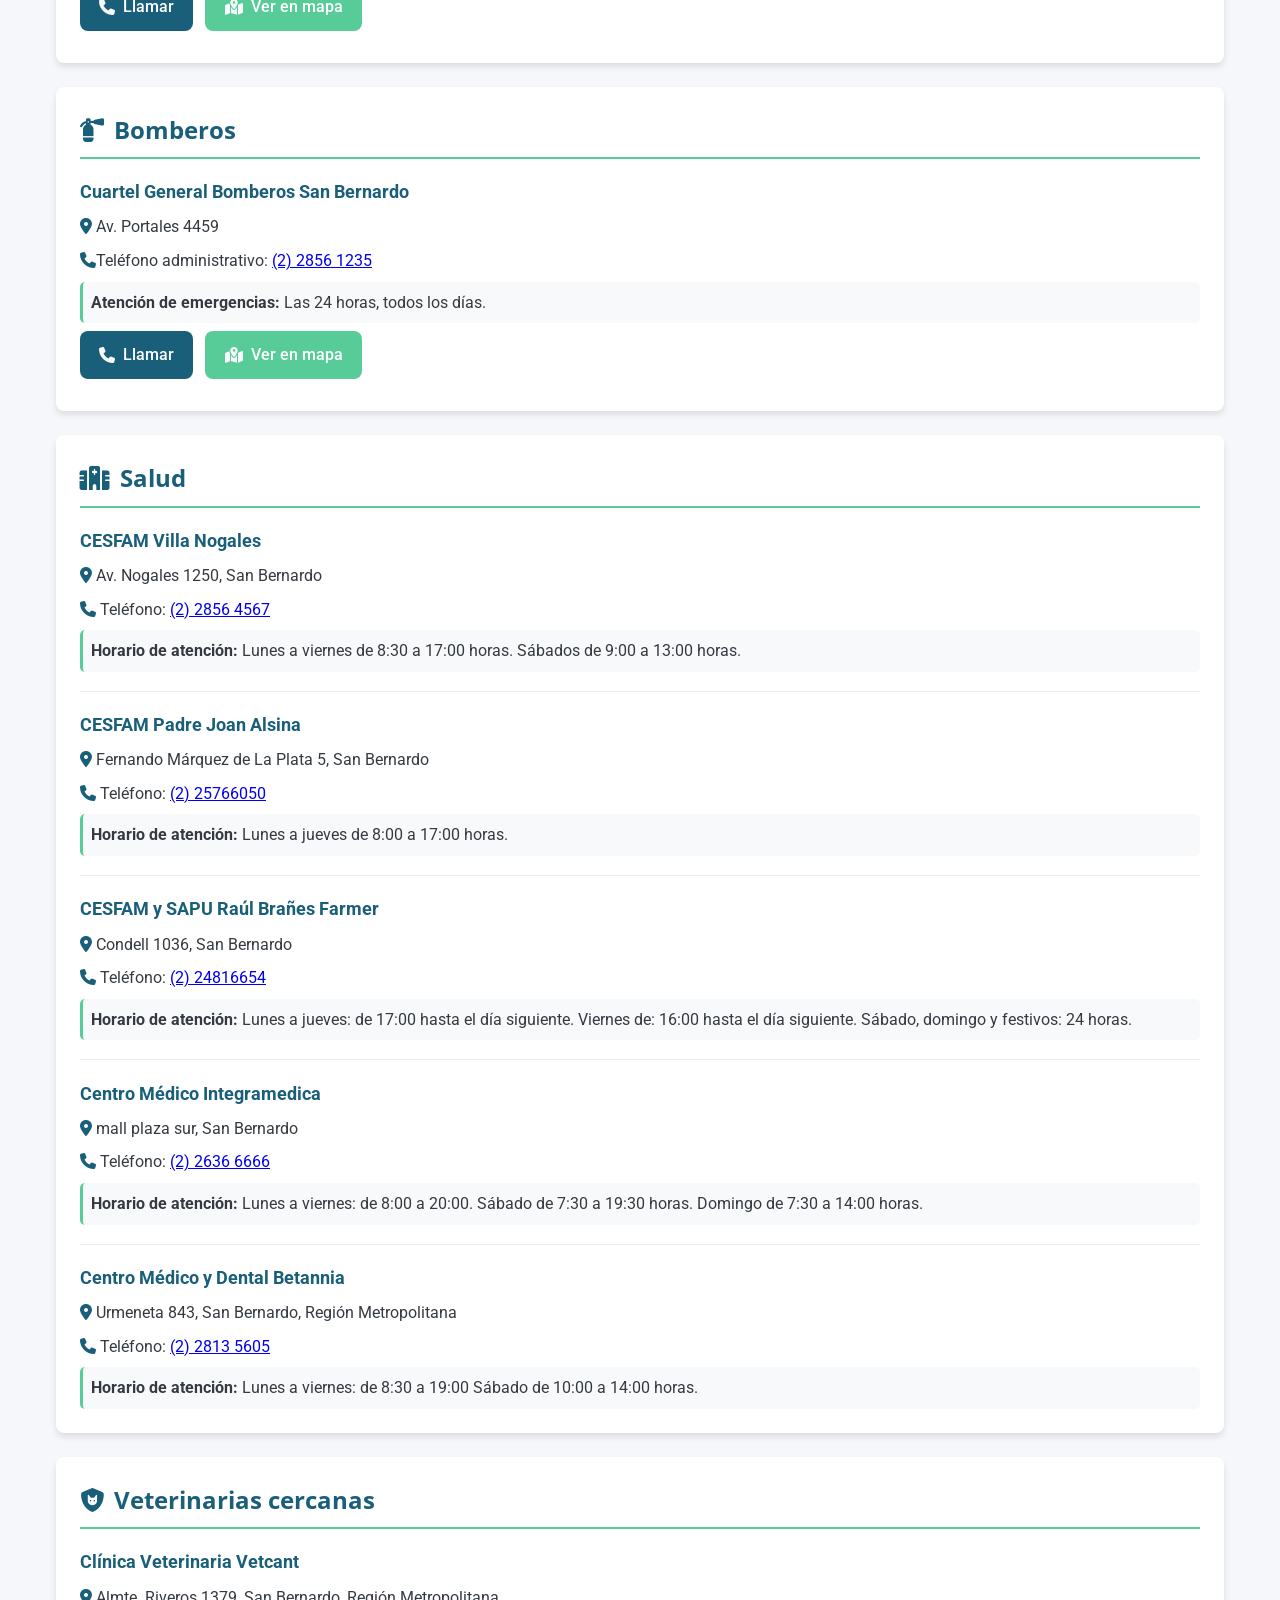
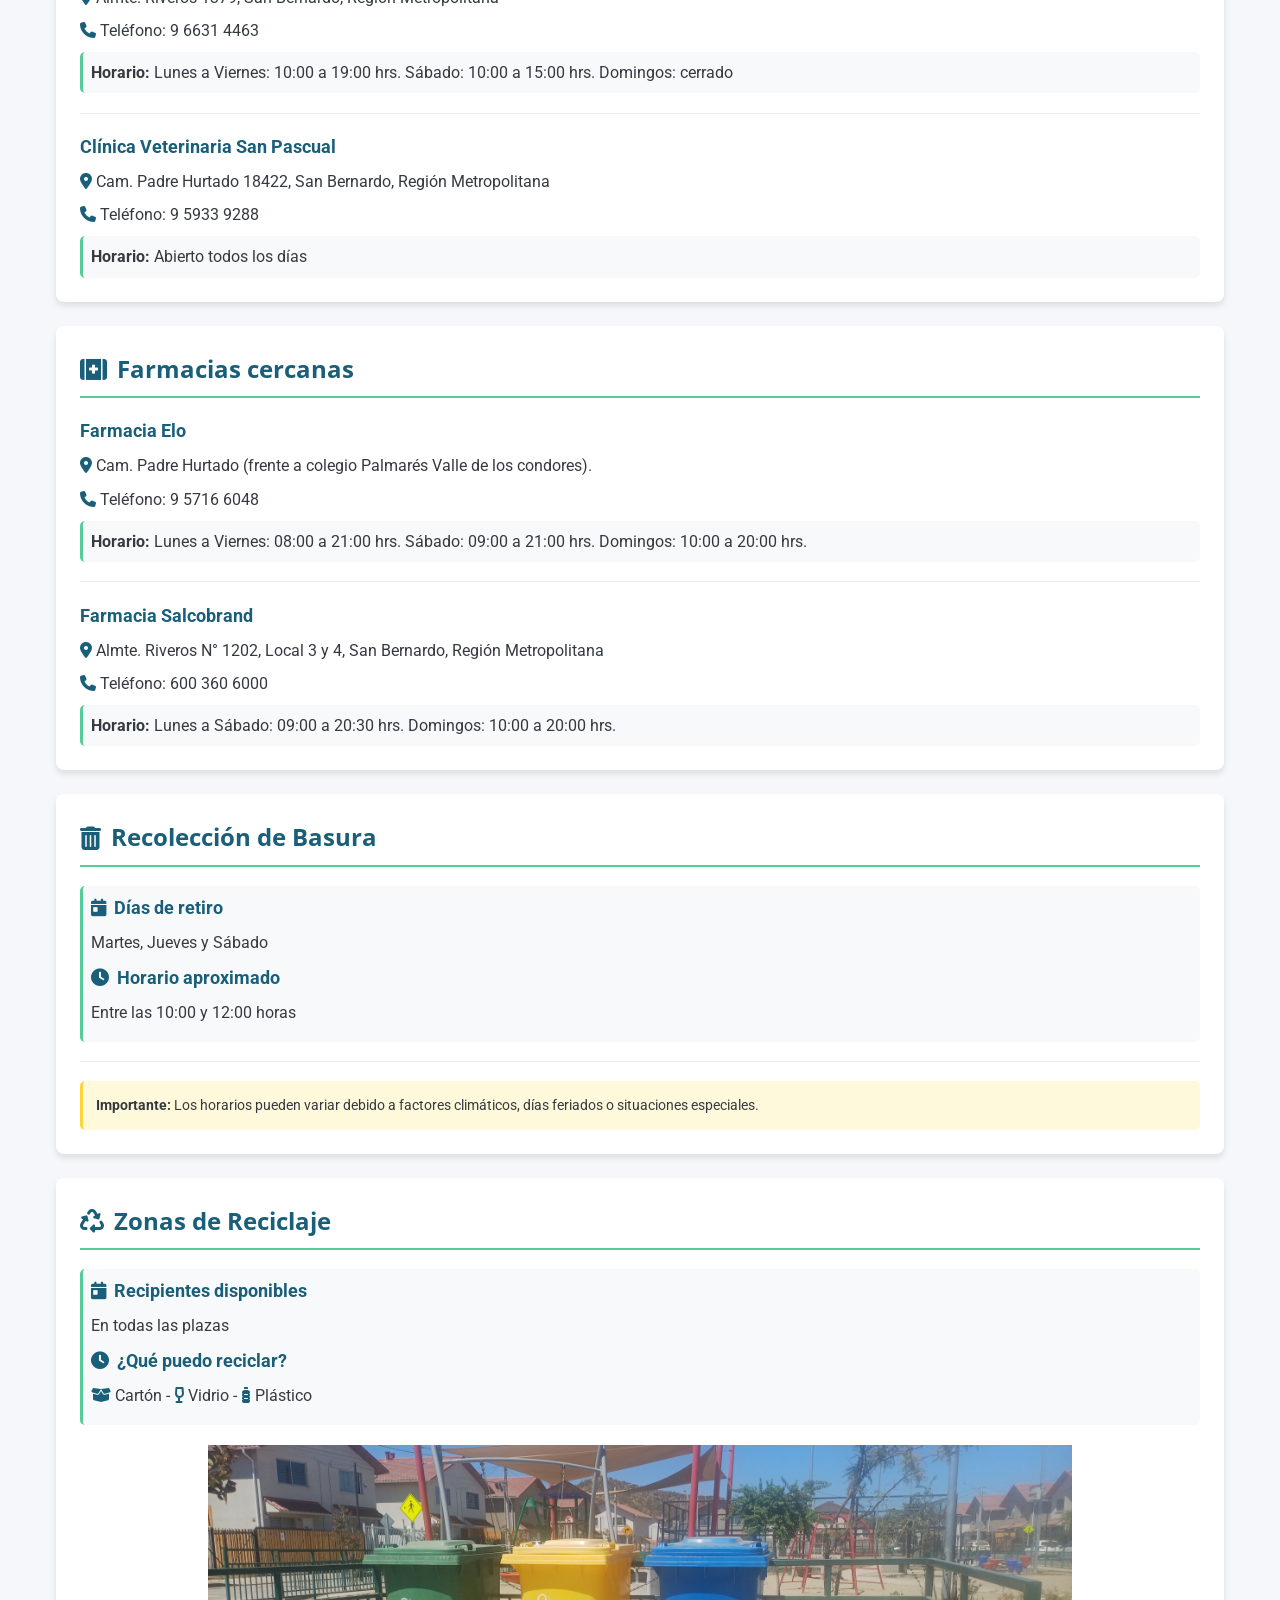
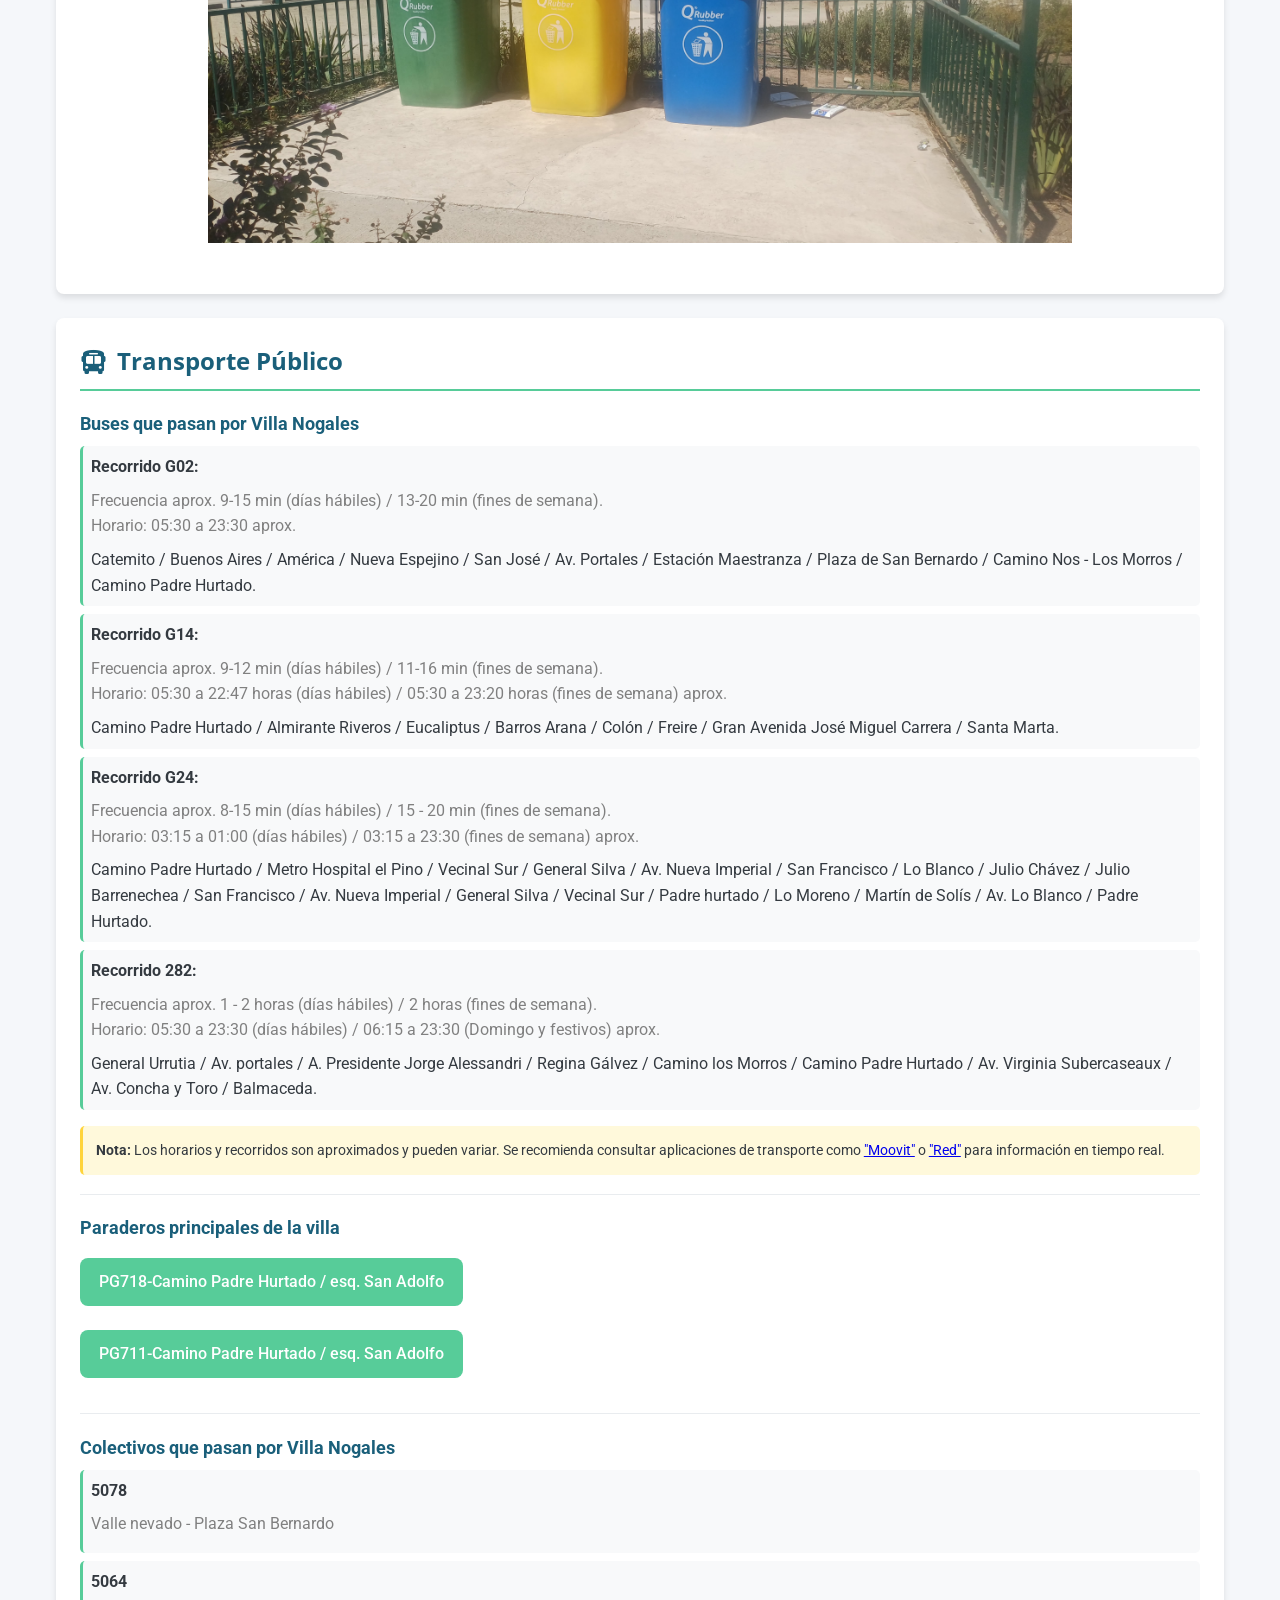
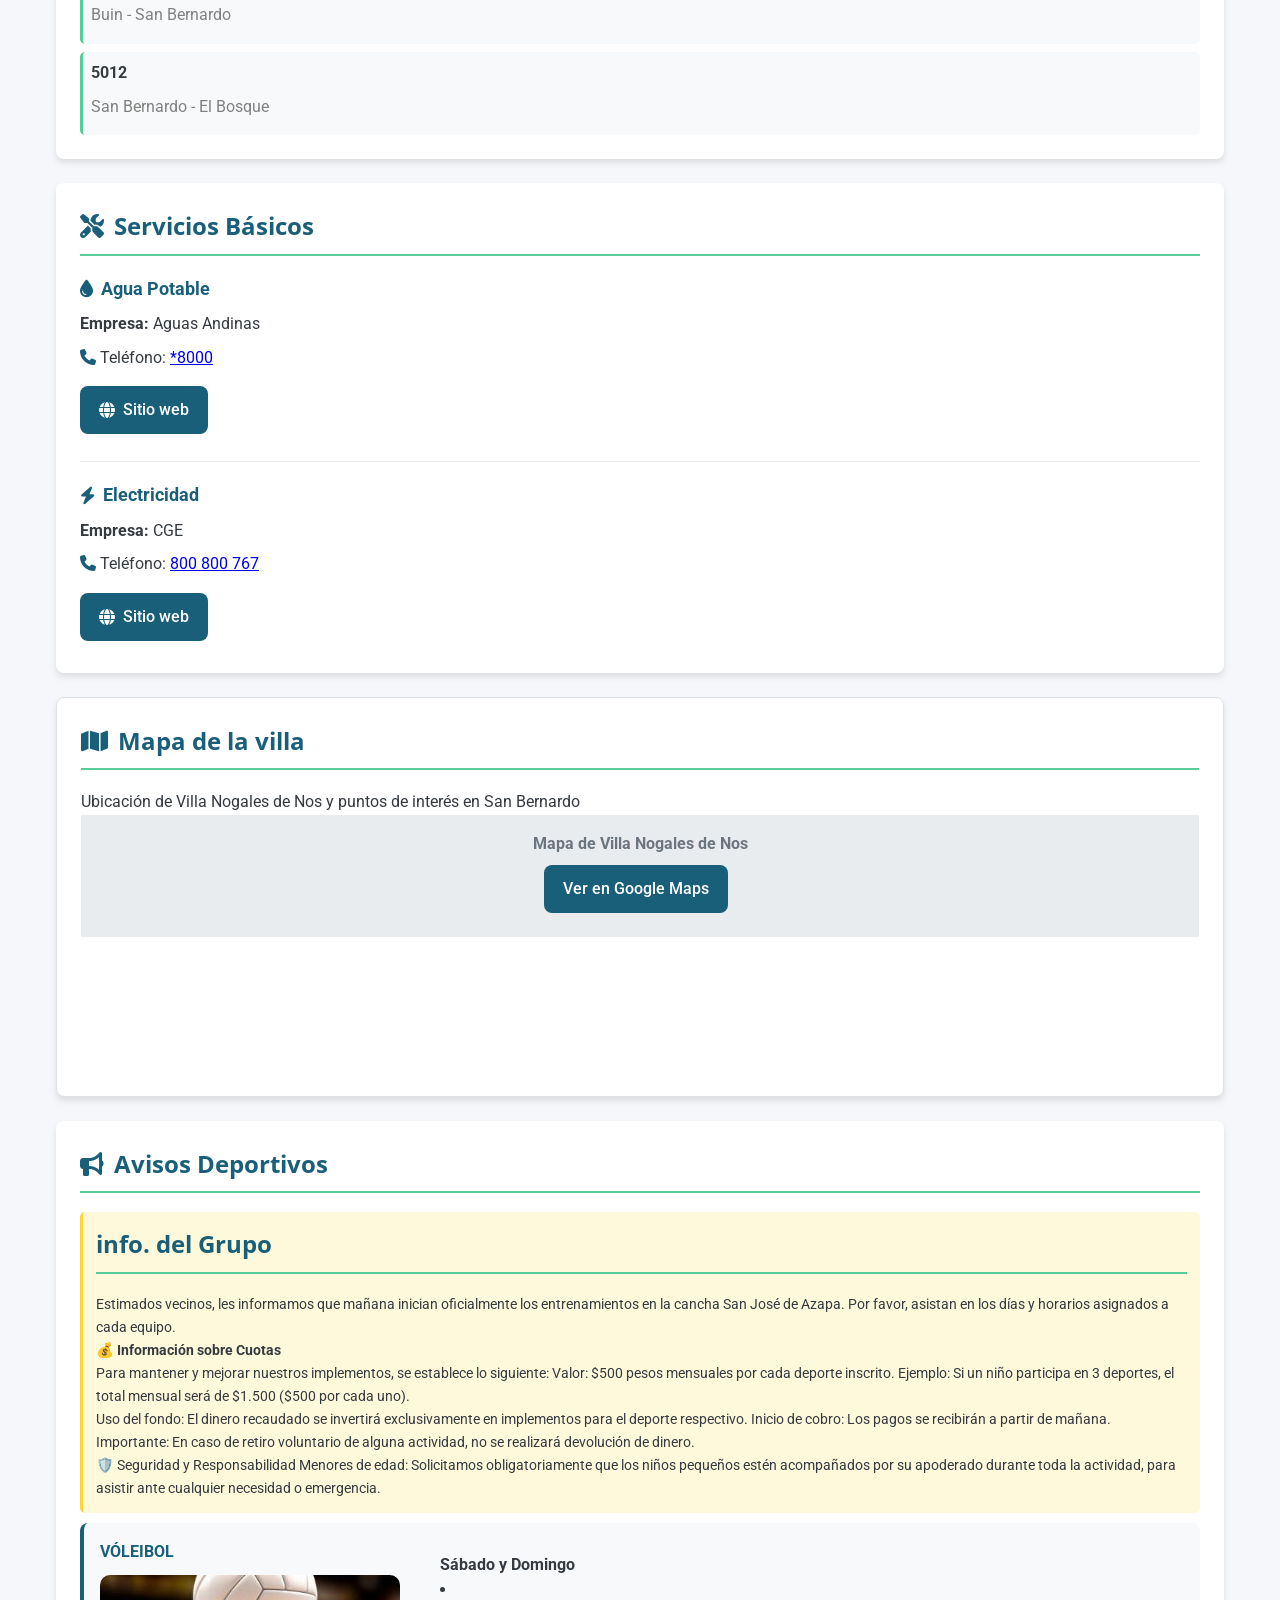
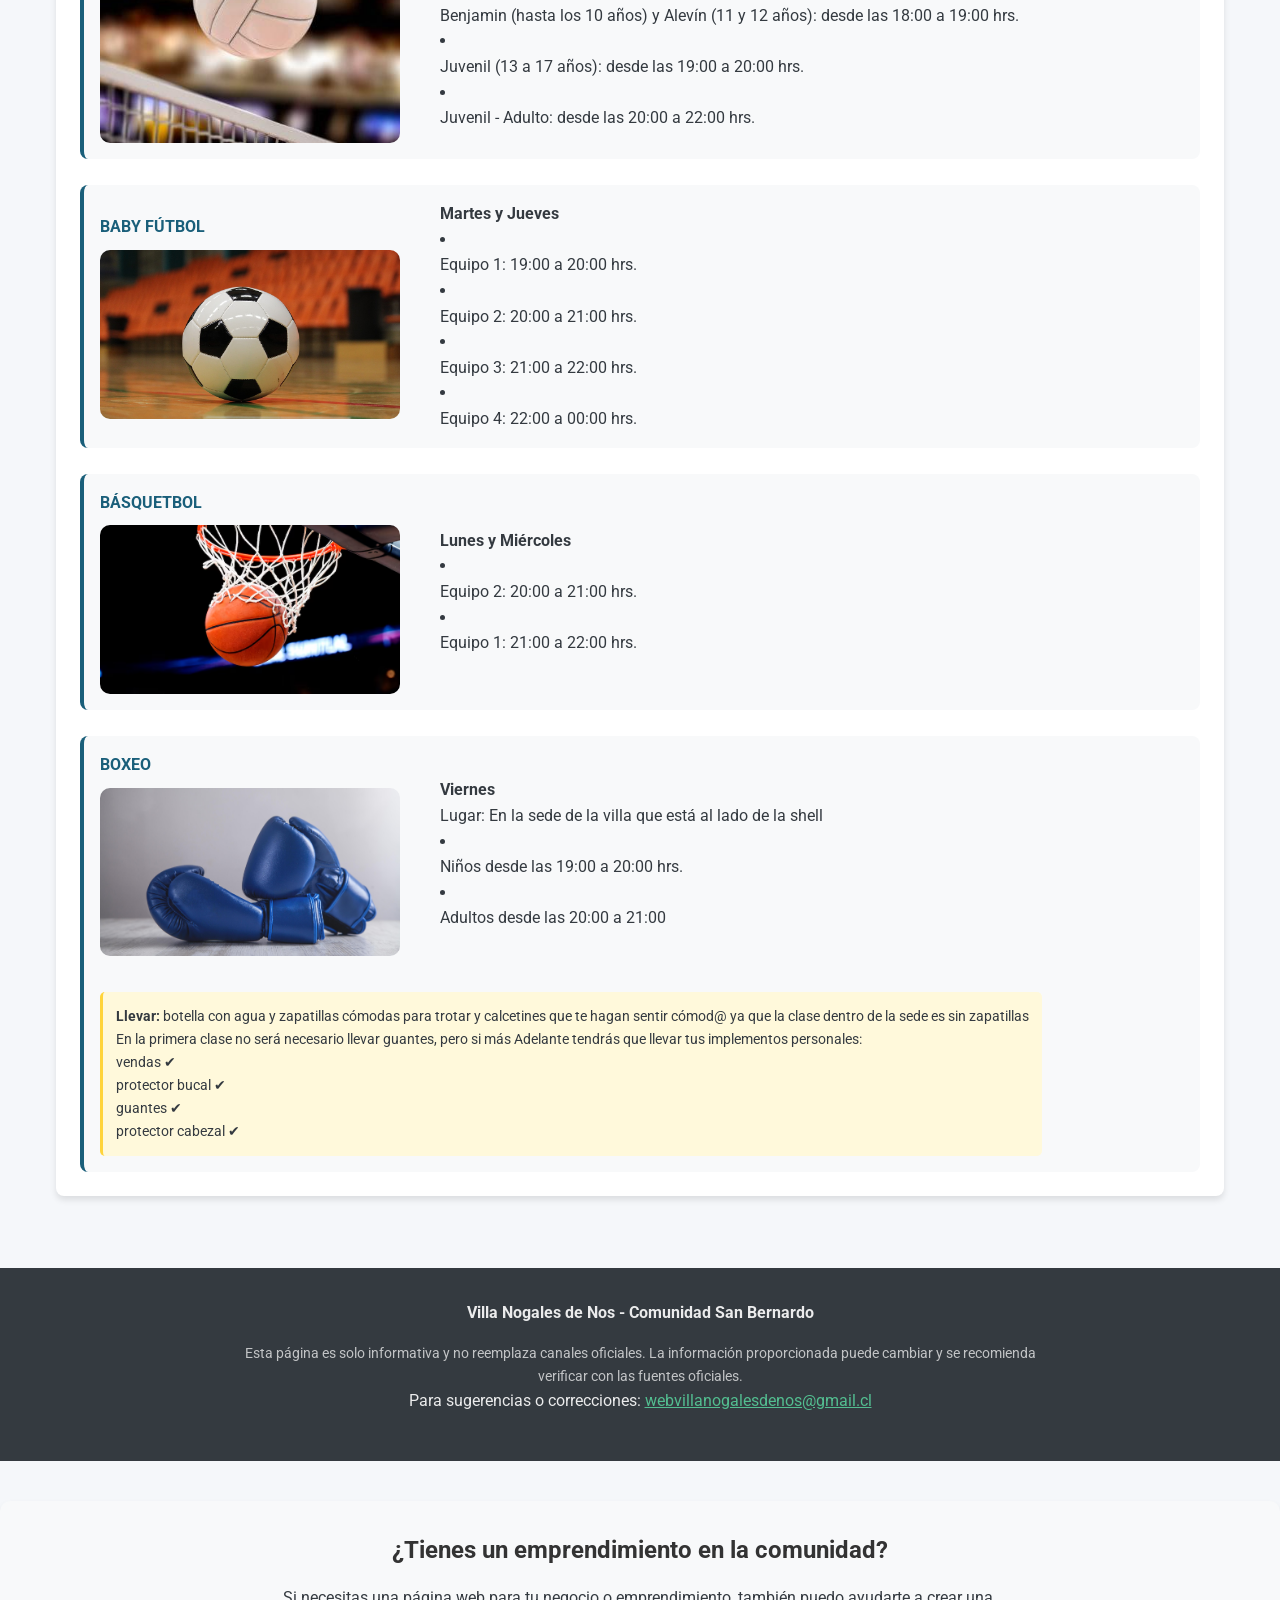
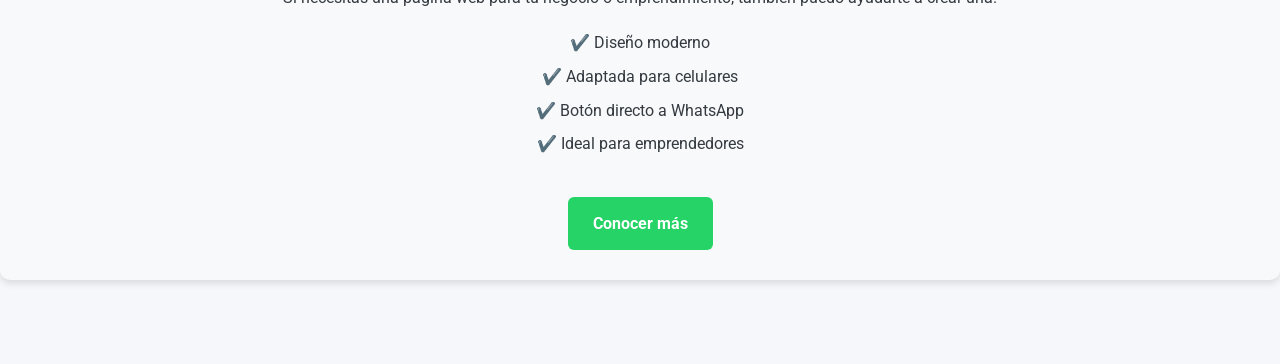
==== commit 2dc3d10d: "modificacion botones de emergencia y se comentan boton de flayer y pagina web" ====
--- a/index.html
+++ b/index.html
@@ -64,9 +64,9 @@
                 <h4>Carabineros</h4>
                 <div class="emergencia-numero">133</div>
                 <a href="tel:133" class="btn-llamar">Llamar ahora</a>
-                <span>
+                <div id="mas">
                     <a href="#carabineros"> ver más...</a>
-                </span>
+                </div>
             </div>
             <div class="emergencia-item">
                 <i class="fas fa-user-secret"></i>
@@ -515,10 +515,10 @@
                     <p>En la primera clase no será necesario llevar guantes, pero si más Adelante tendrás
                         que llevar tus implementos personales:</p>
                     <ul type="circle">
-                        <li>vendas
-                        <li>protector bucal
-                        <li>guantes
-                        <li>protector cabezal
+                        <p>vendas ✔ </p>
+                        <p>protector bucal ✔</p>
+                        <p>guantes ✔</p>
+                        <p>protector cabezal ✔</p>
                     </ul>
                 </div>
 
@@ -611,14 +611,16 @@
 </p>
 
 <script src="script.js"></script>
-<a href="https://wa.me/56984365044?text=Hola%20vi%20la%20pagina%20de%20la%20villa%20y%20me%20interesa%20una%20pagina%20web"
+<!-- <a href="https://wa.me/56984365044?text=Hola%20vi%20la%20pagina%20de%20la%20villa%20y%20me%20interesa%20una%20pagina%20web"
     class="btn-web">
     💻 Crear página web
 </a>
+<div class="flayer">
 <a href="/servicios.html#card-flayer"
     class="btn-flayer">
-    <img src="/img/flayer.png" id="flayer"> Ofertas de flayer
+    <img src="/img/flayer.png" id="flayer"> Flayer personalizados
 </a>
+</div> -->
 
 <section class="promo-web">
     <h2>¿Tienes un emprendimiento en la comunidad?</h2>
--- a/style.css
+++ b/style.css
@@ -479,11 +479,34 @@
     section {
         padding: 1rem;
     }
+    .emergencia-item{
+        display: flex;
+        flex-direction: row;
+        align-items: center;
+        gap: 10px;
+        flex-wrap: wrap;
+        justify-content: center;
+        
+    }
+     .btn-llamar{
+        width: 100%;
+        text-align: center;
+    }
+     #mas{
+        width: 100%;
+        text-align: center;
+    }
+    .btn-web{
+       font-size: 13px;
+    }
+    .btn-flayer{
+        font-size: 13px;
+    }
 }
 
 .subir-share {
     position: fixed;
-    bottom: 158px;
+    bottom: 41px;
     right: 20px;
     background-color: #B8C4BC40;
     color: white;
@@ -501,6 +524,7 @@
 }
 /* Botón de compartir por WhatsApp */
 .whatsapp-share {
+    display:none;
     position: fixed;
     bottom: 87px;
     right: 20px;
@@ -509,7 +533,7 @@
     width: 60px;
     height: 60px;
     border-radius: 50%;
-    display: flex;
+    /* display: flex; */
     align-items: center;
     justify-content: center;
     text-decoration: none;
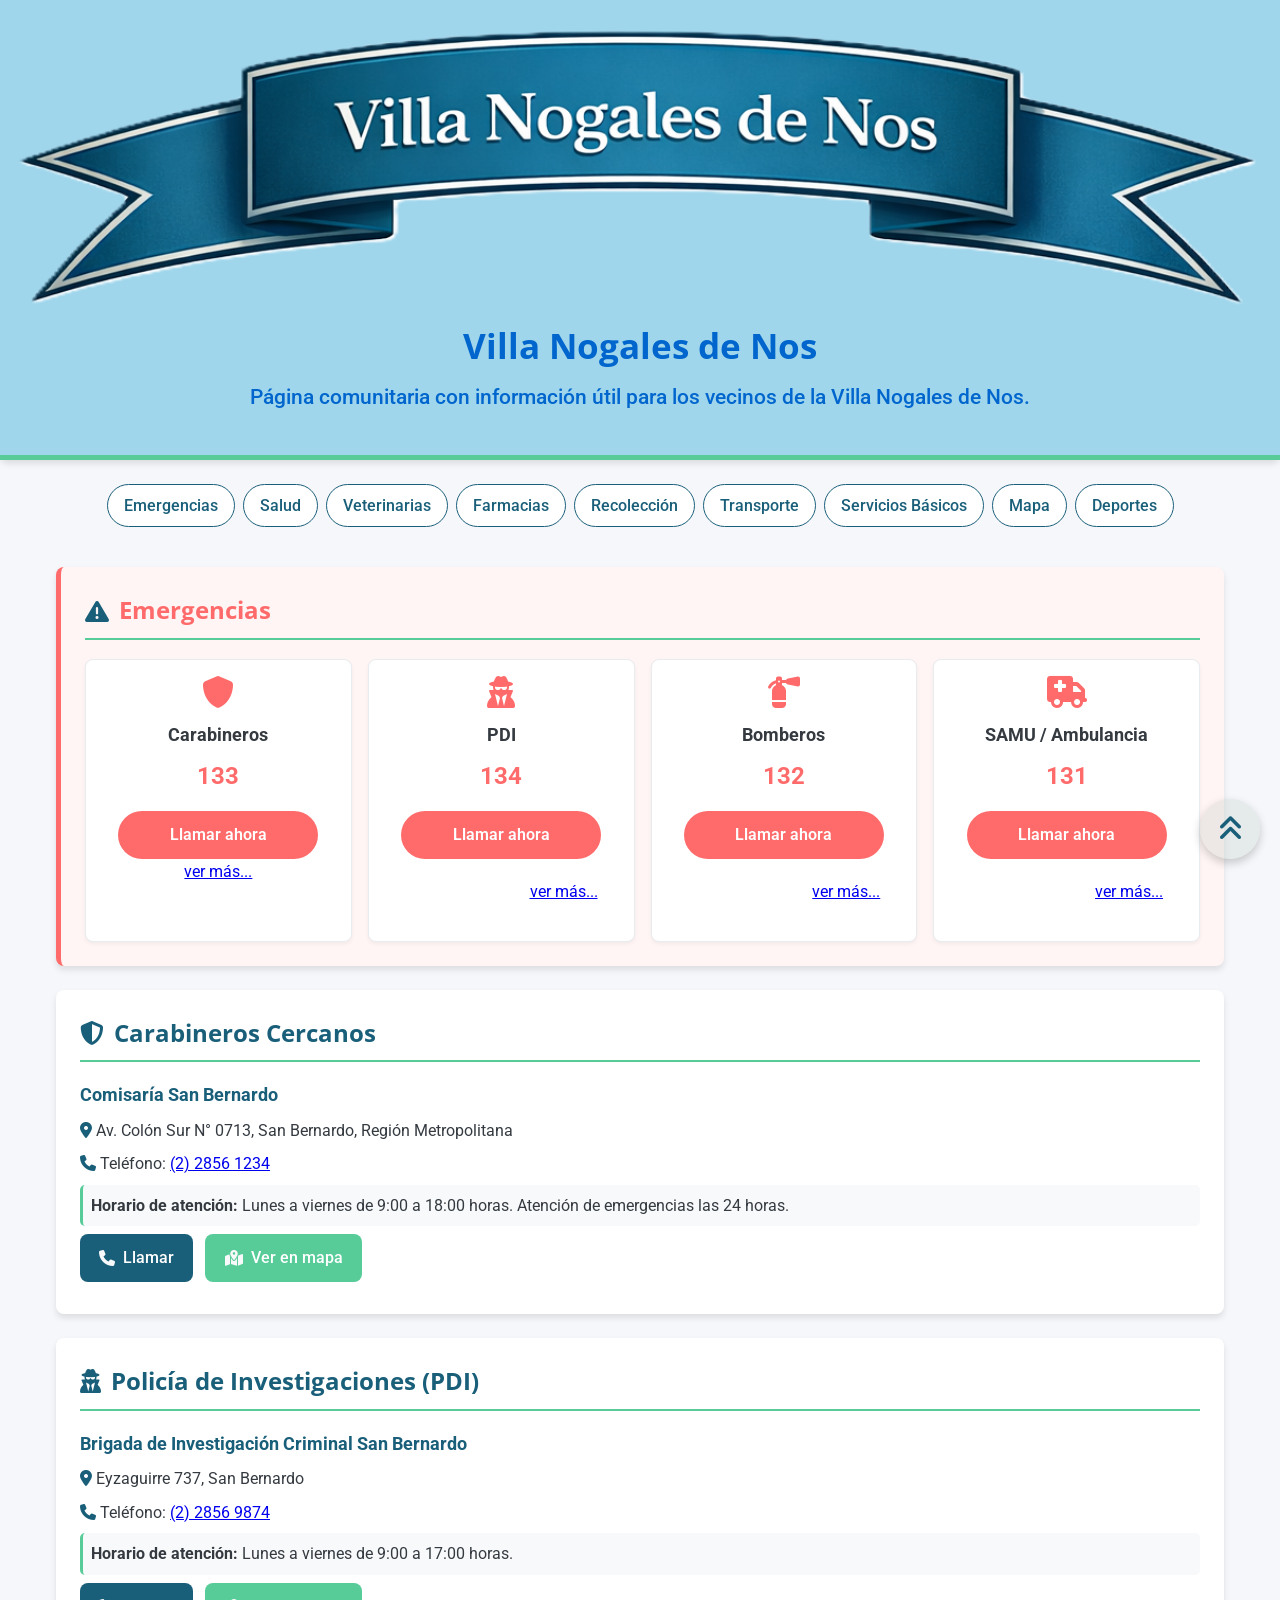
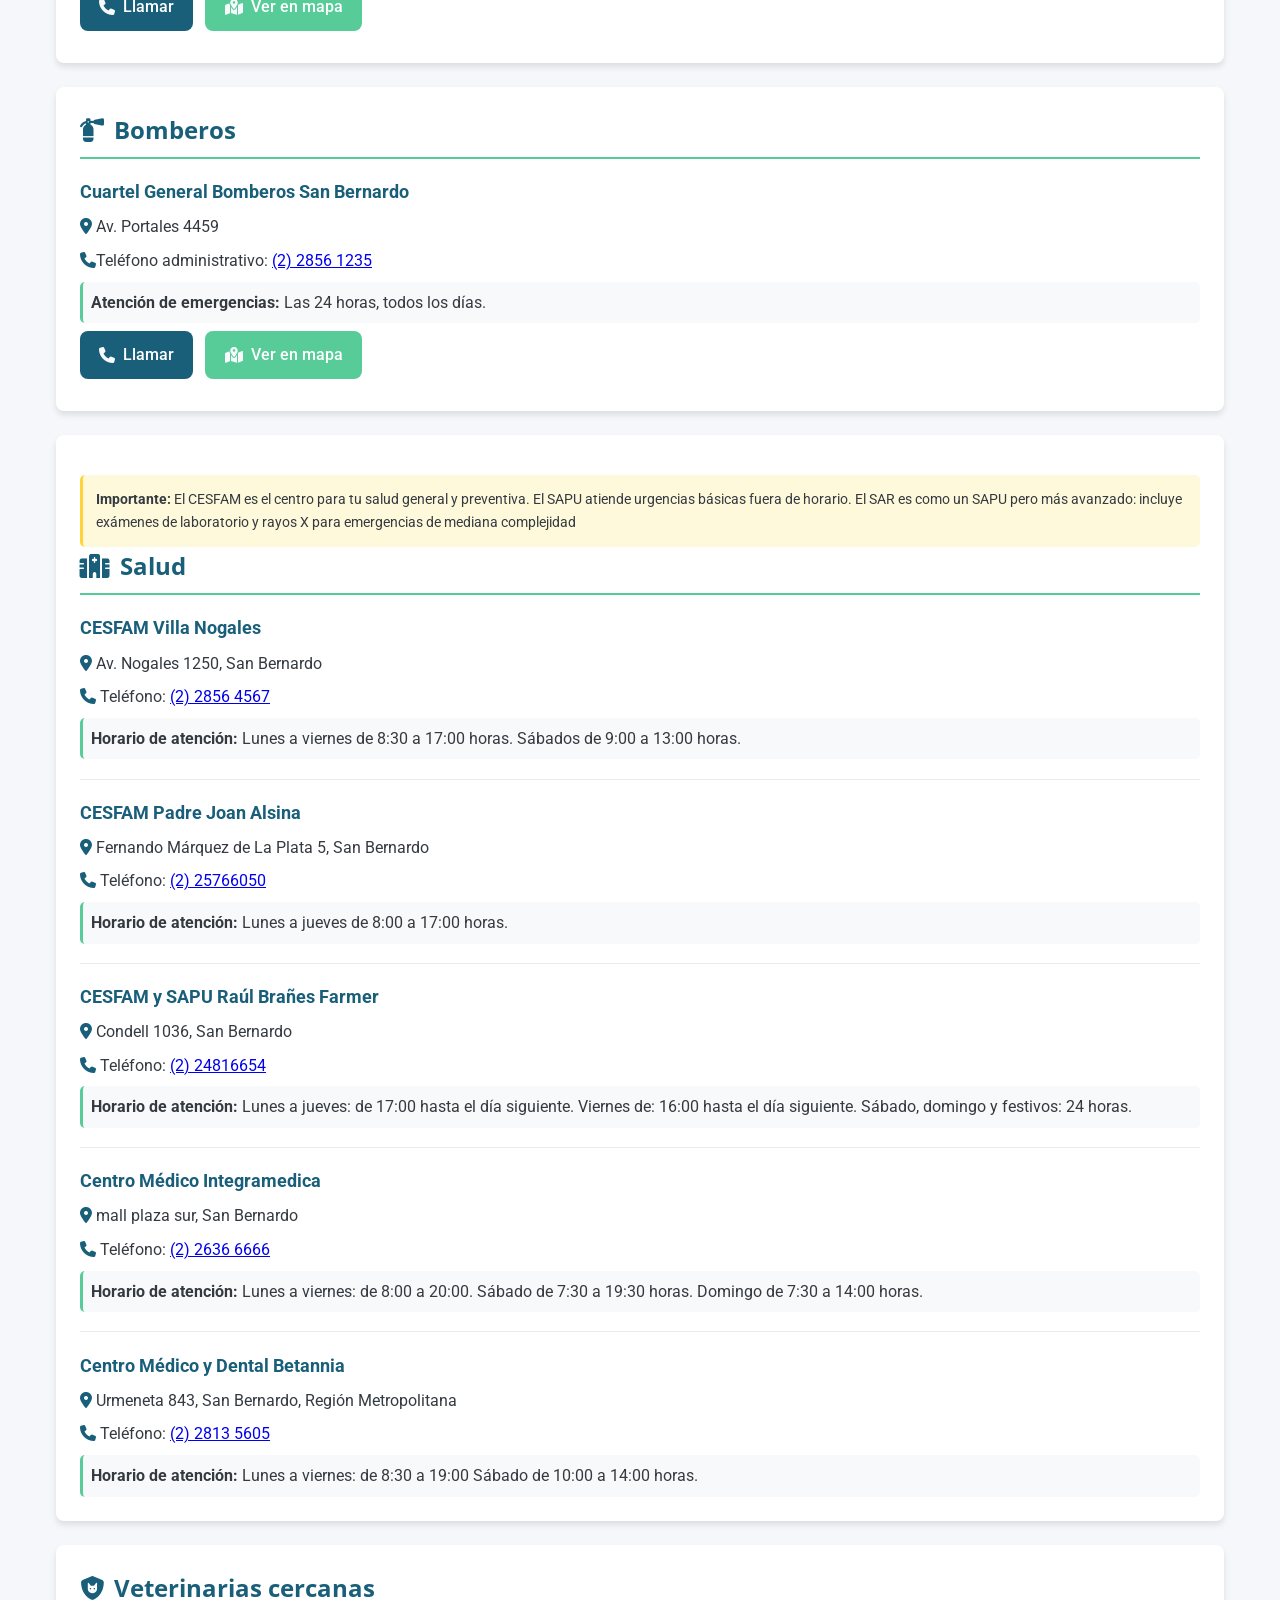
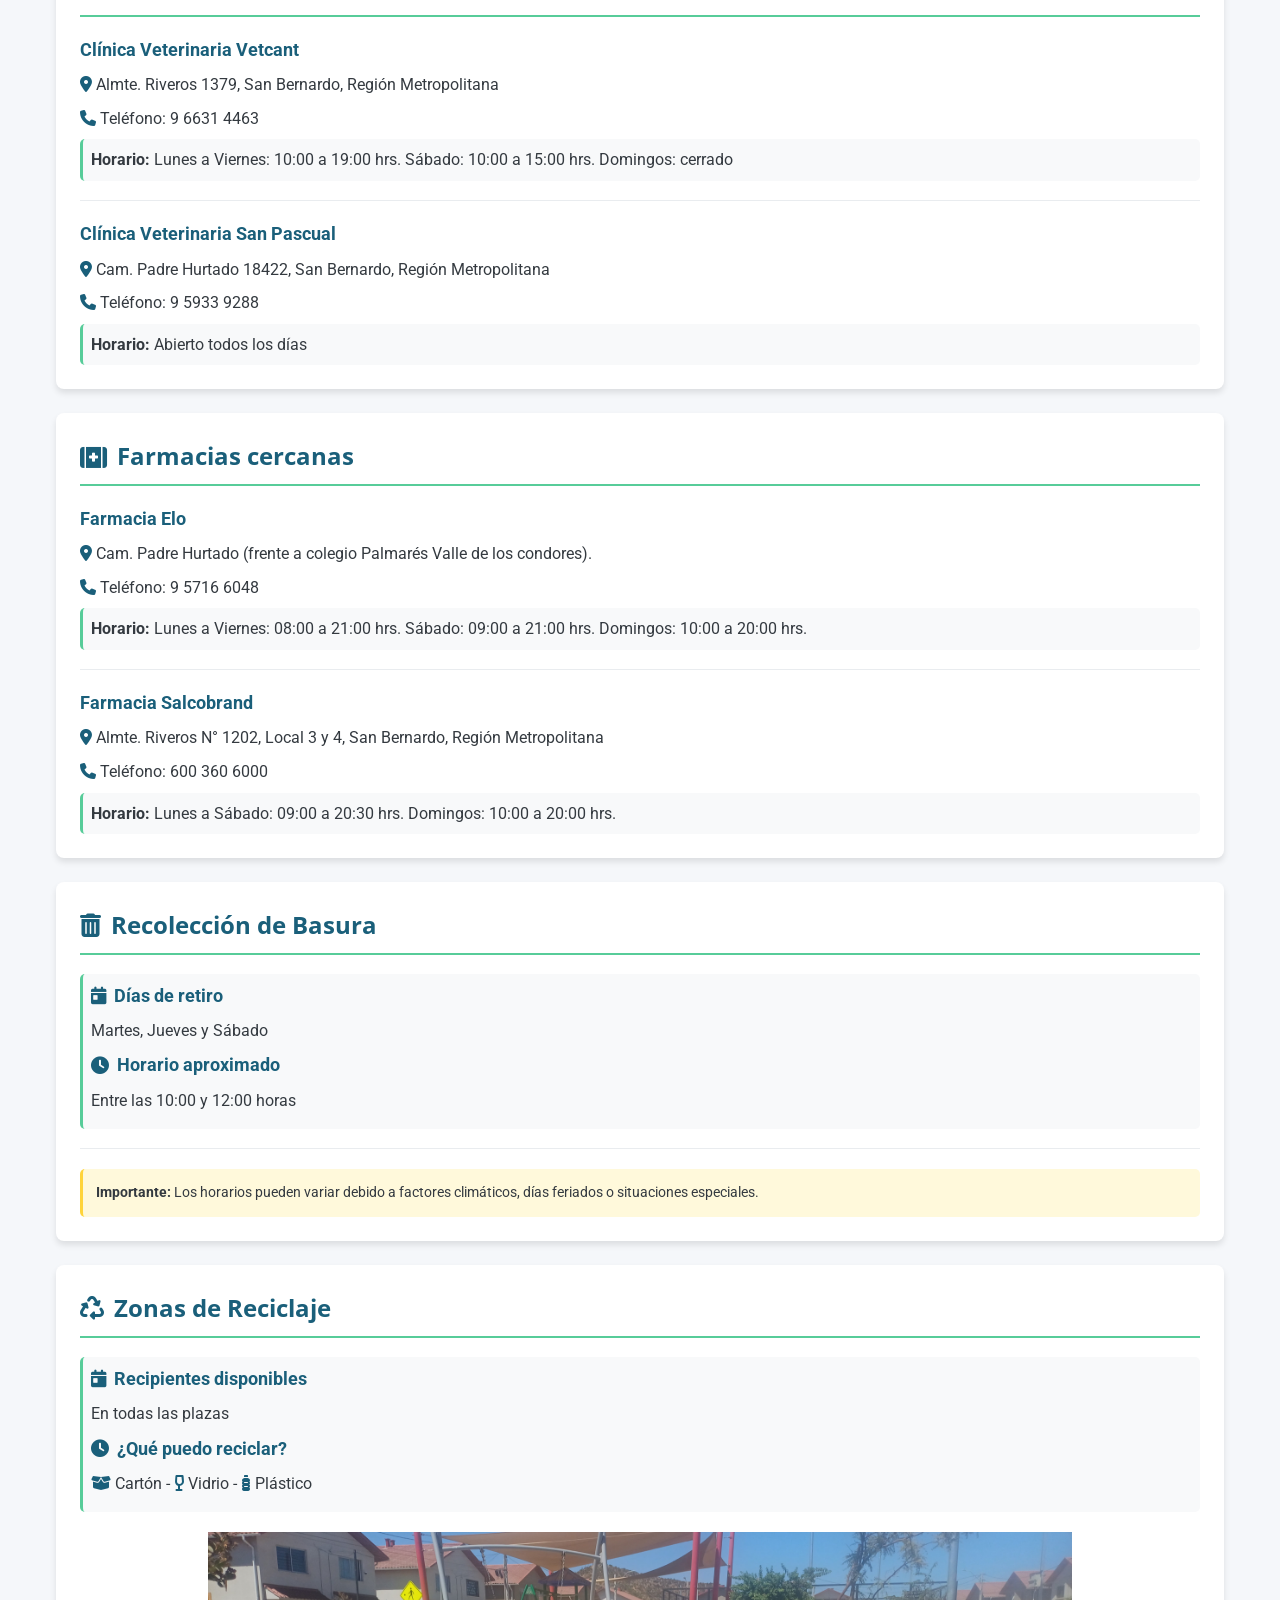
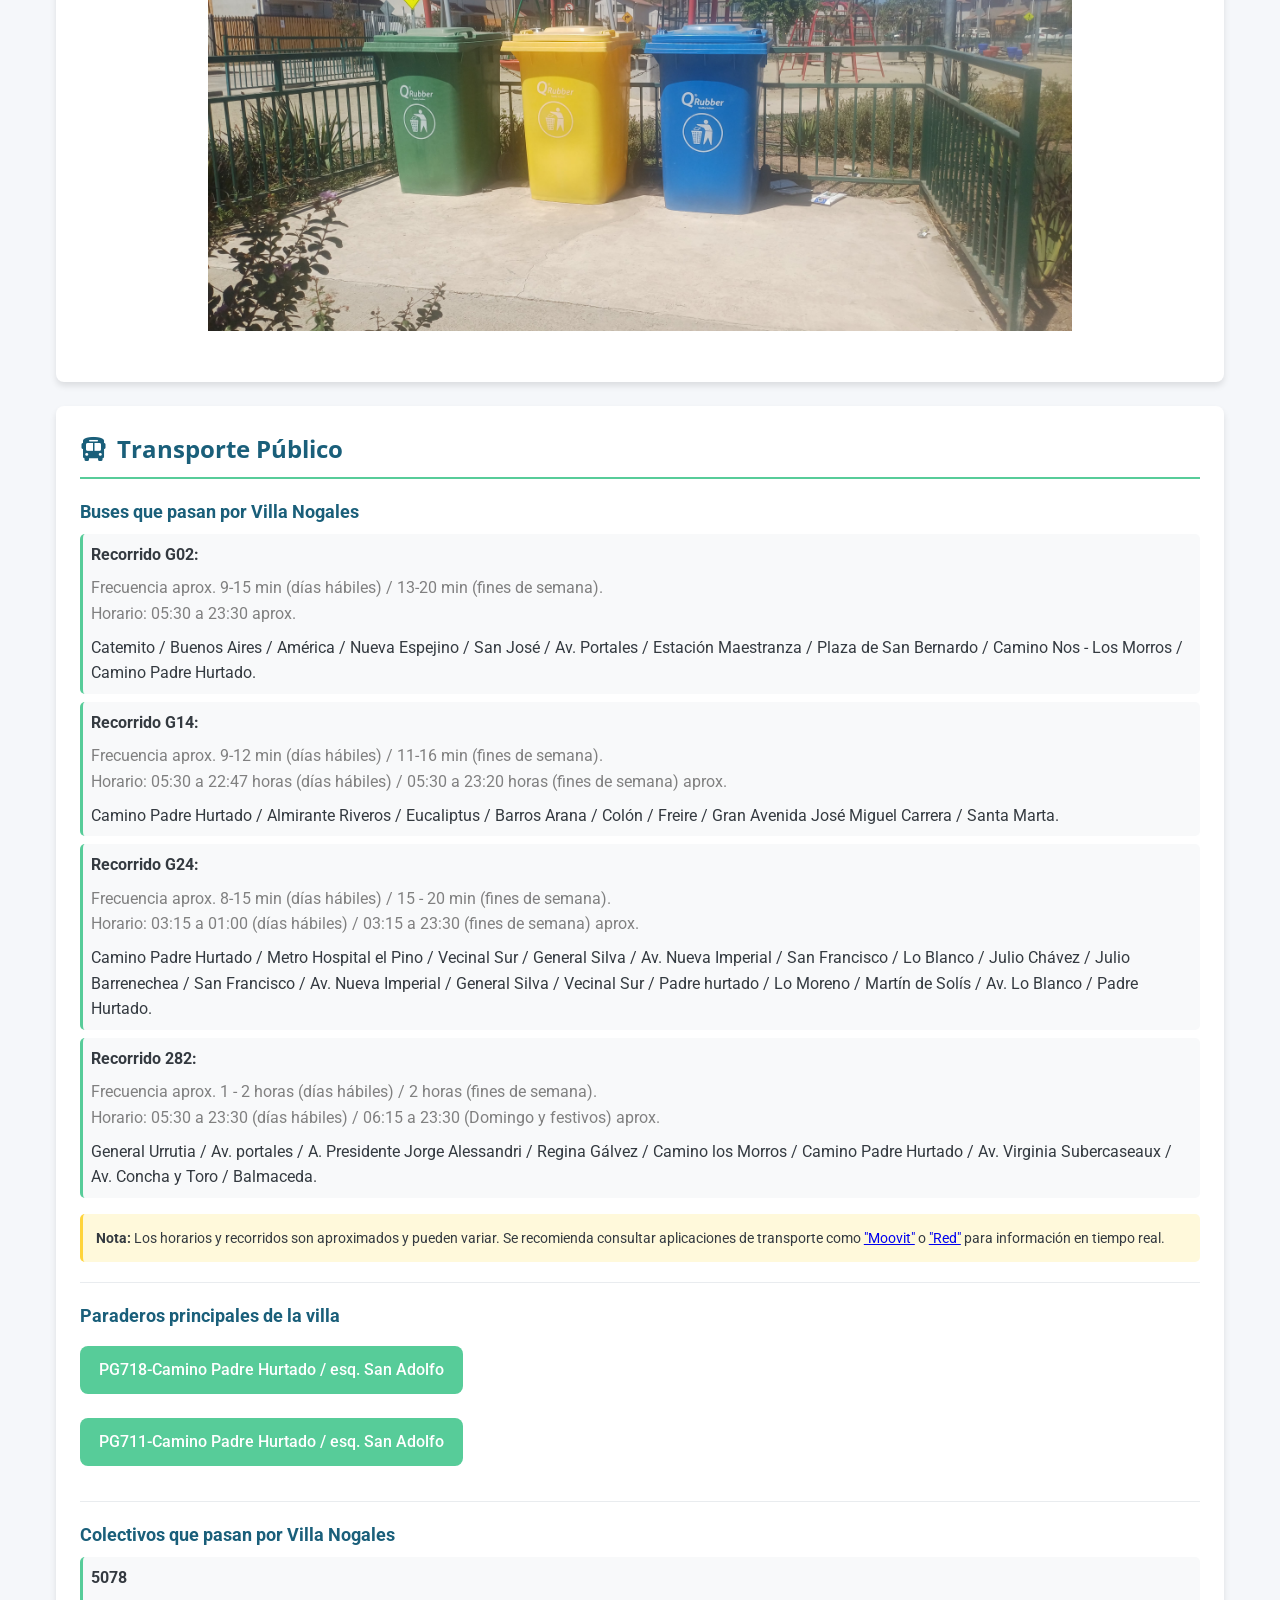
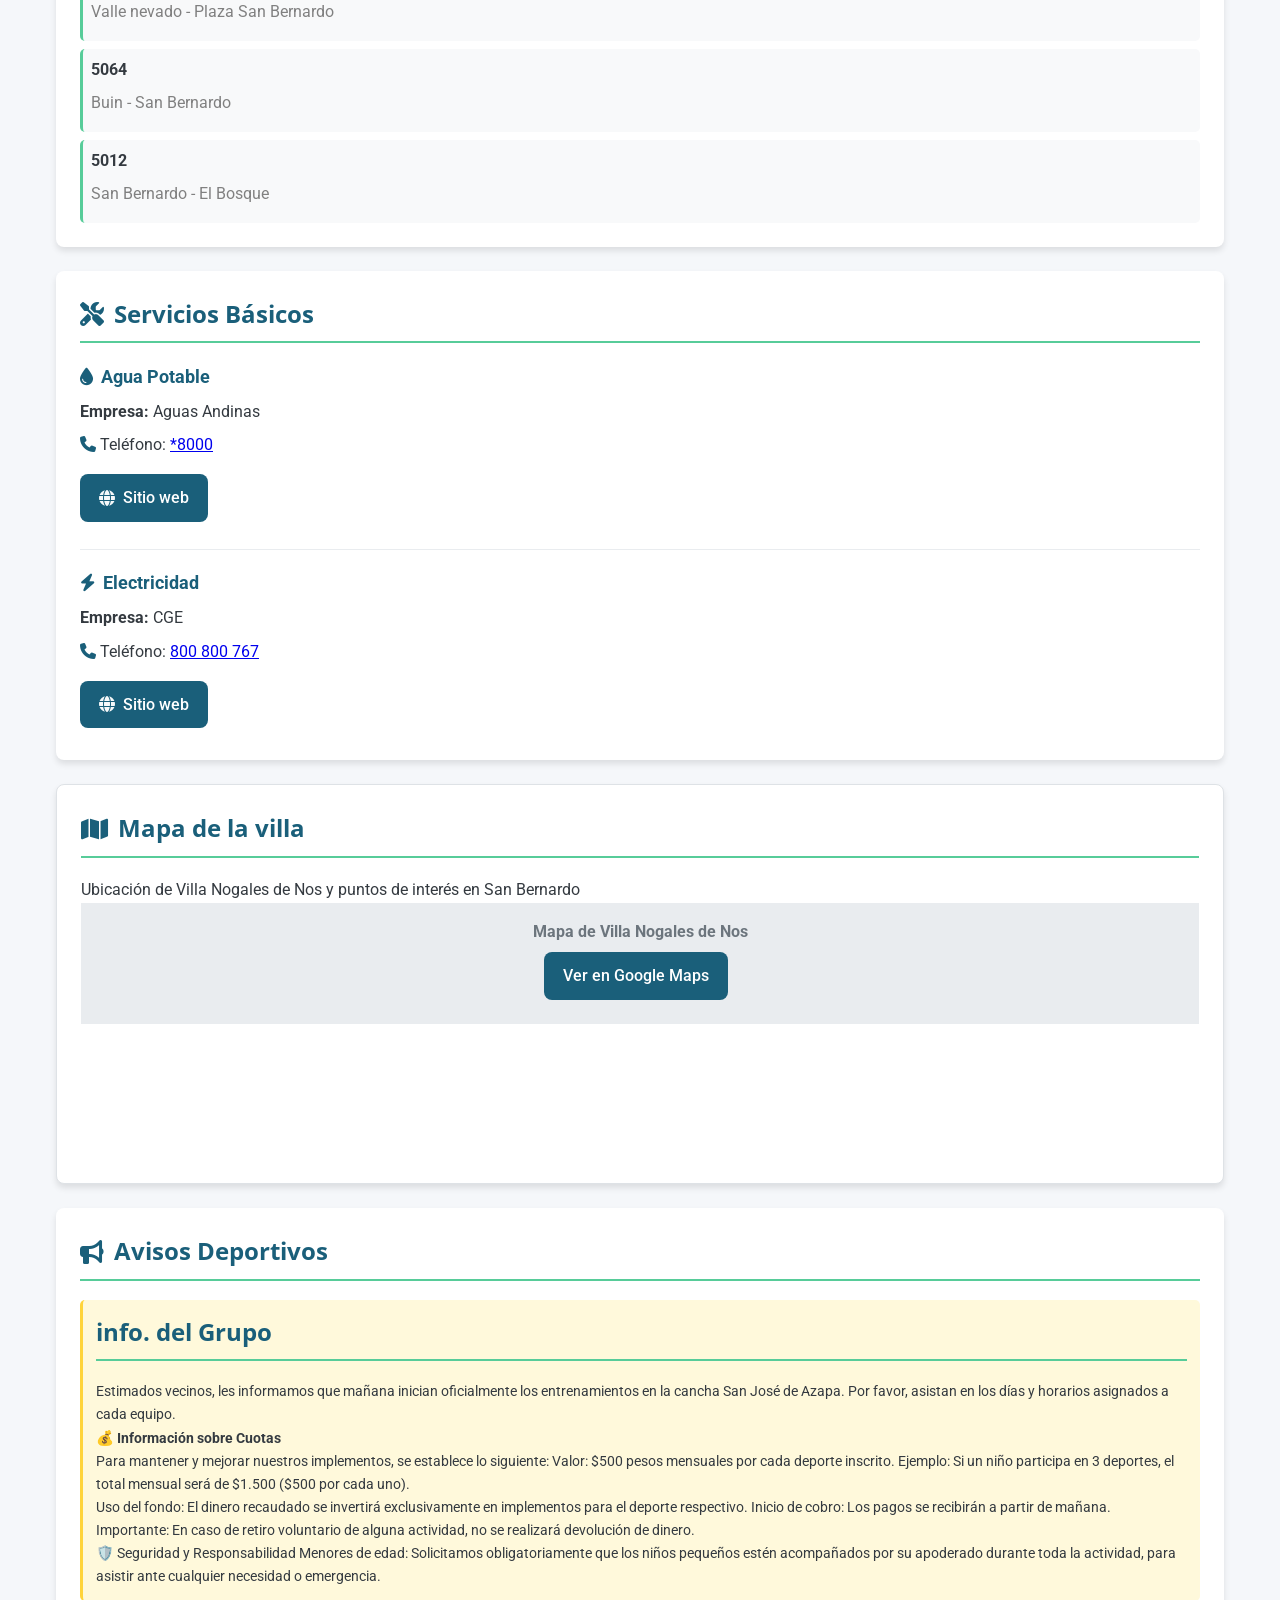
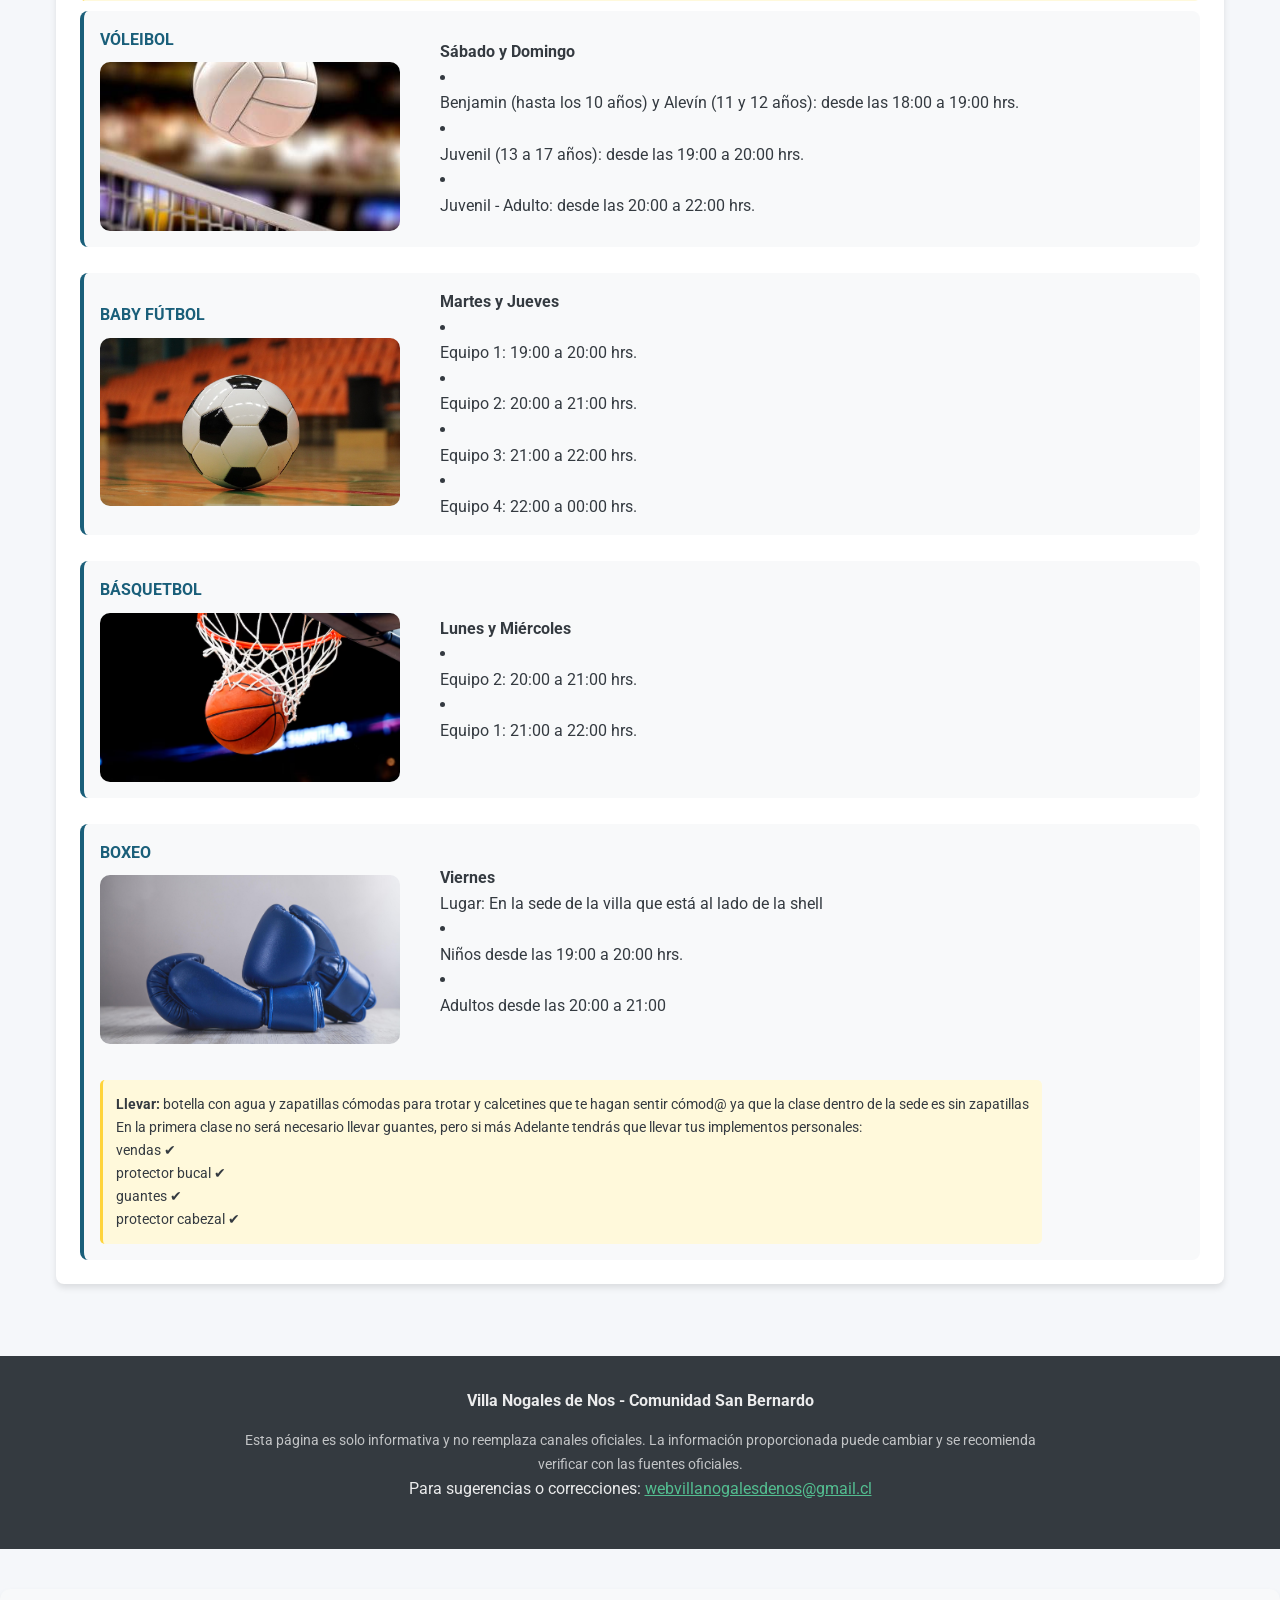
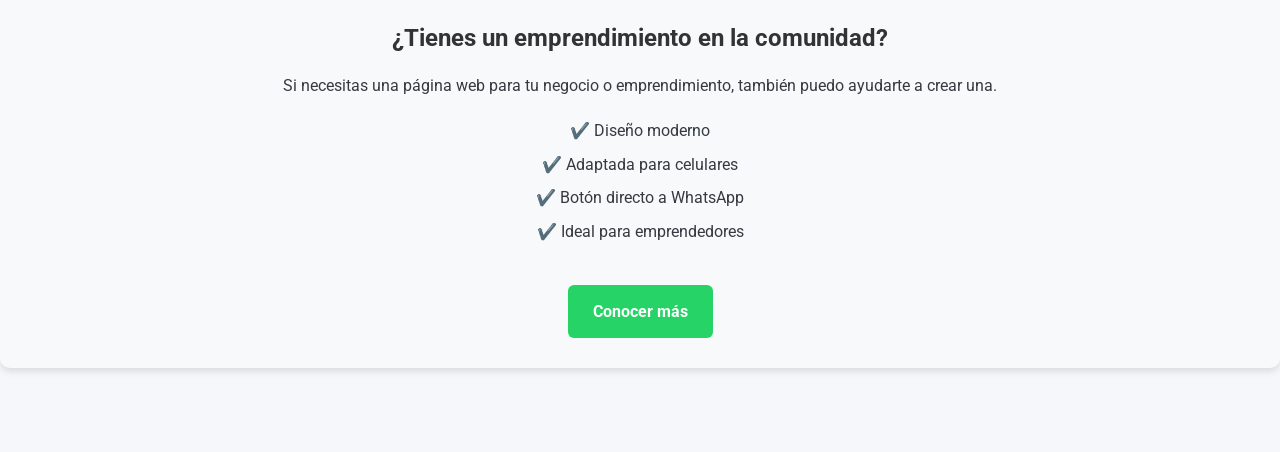
==== commit 067e5f5d: "nota de cesfam" ====
--- a/index.html
+++ b/index.html
@@ -147,6 +147,9 @@
 
     <!-- Sección de Salud -->
     <section id="salud">
+        <div class="nota">
+            <strong>Importante:</strong> El CESFAM es el centro para tu salud general y preventiva. El SAPU atiende urgencias básicas fuera de horario. El SAR es como un SAPU pero más avanzado: incluye exámenes de laboratorio y rayos X para emergencias de mediana complejidad
+        </div>
         <h3><i class="fas fa-hospital"></i> Salud</h3>
         <div class="info-item">
             <h4>CESFAM Villa Nogales</h4>
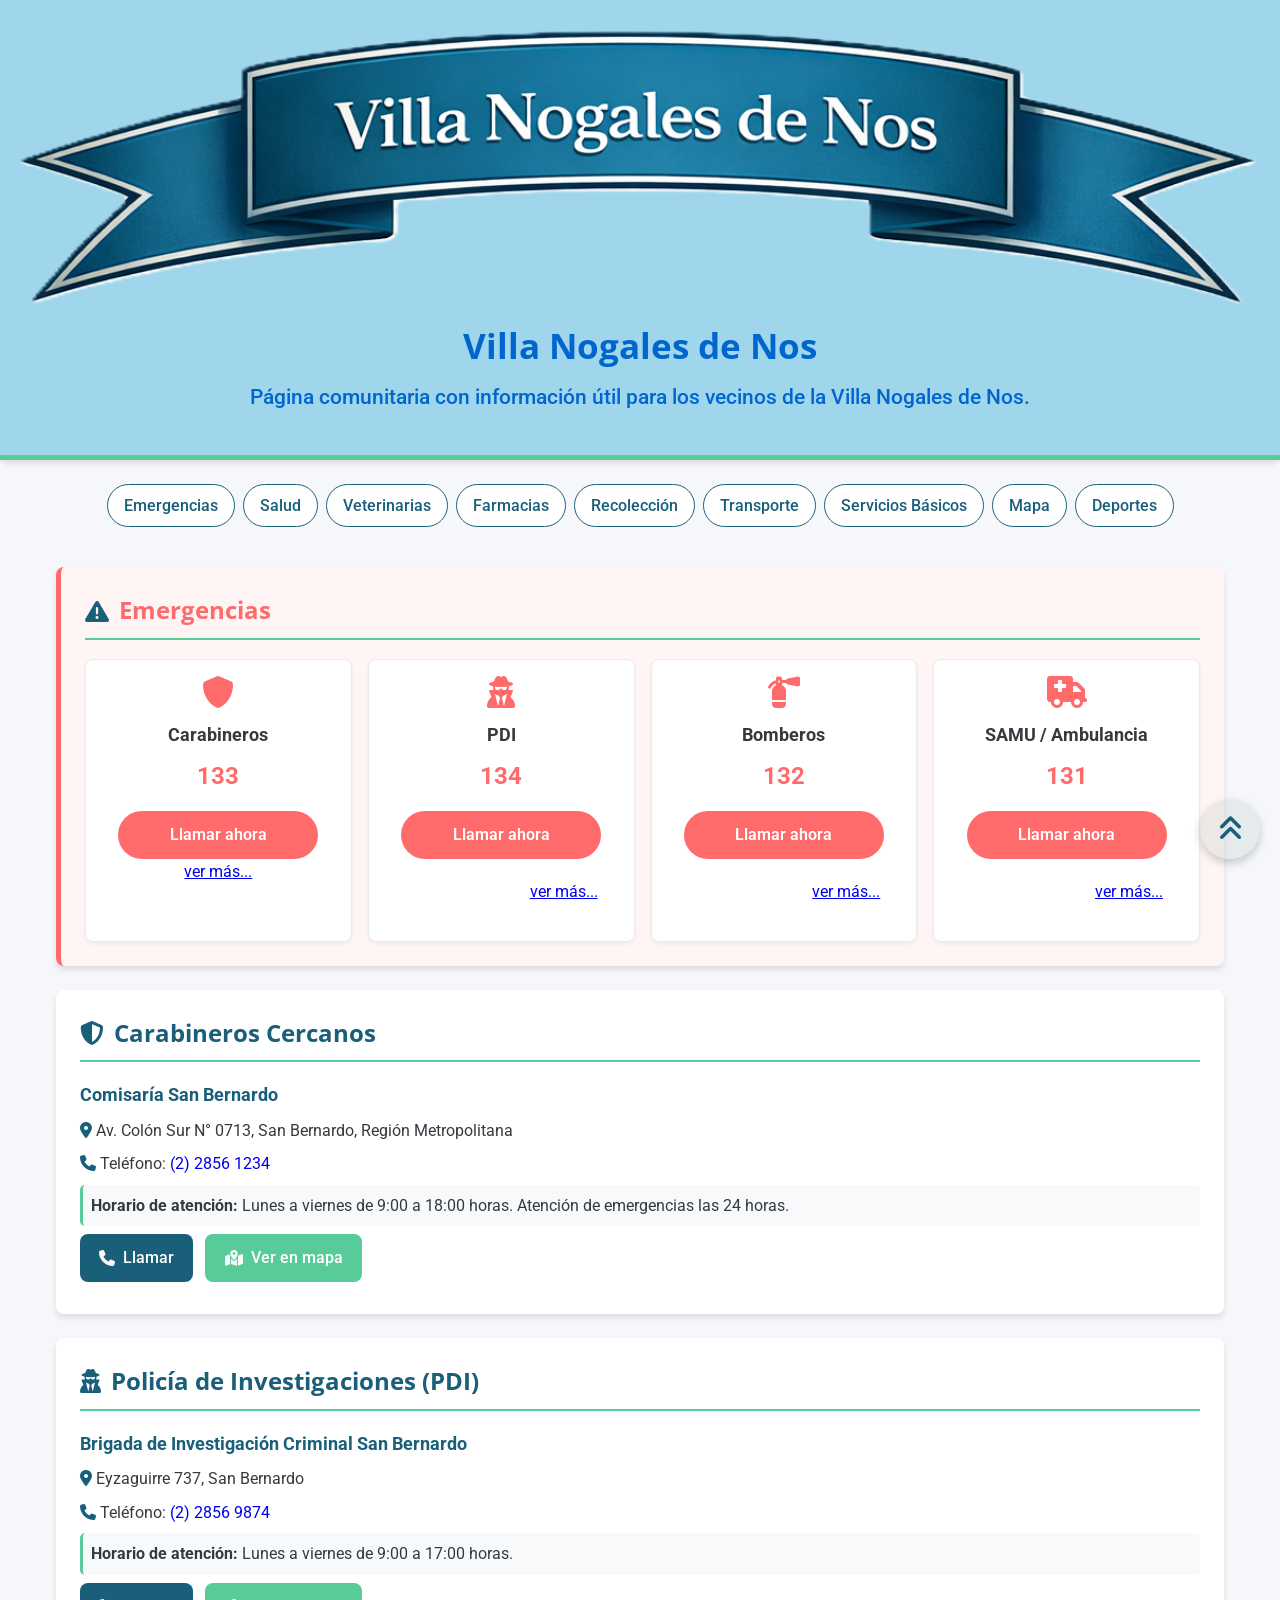
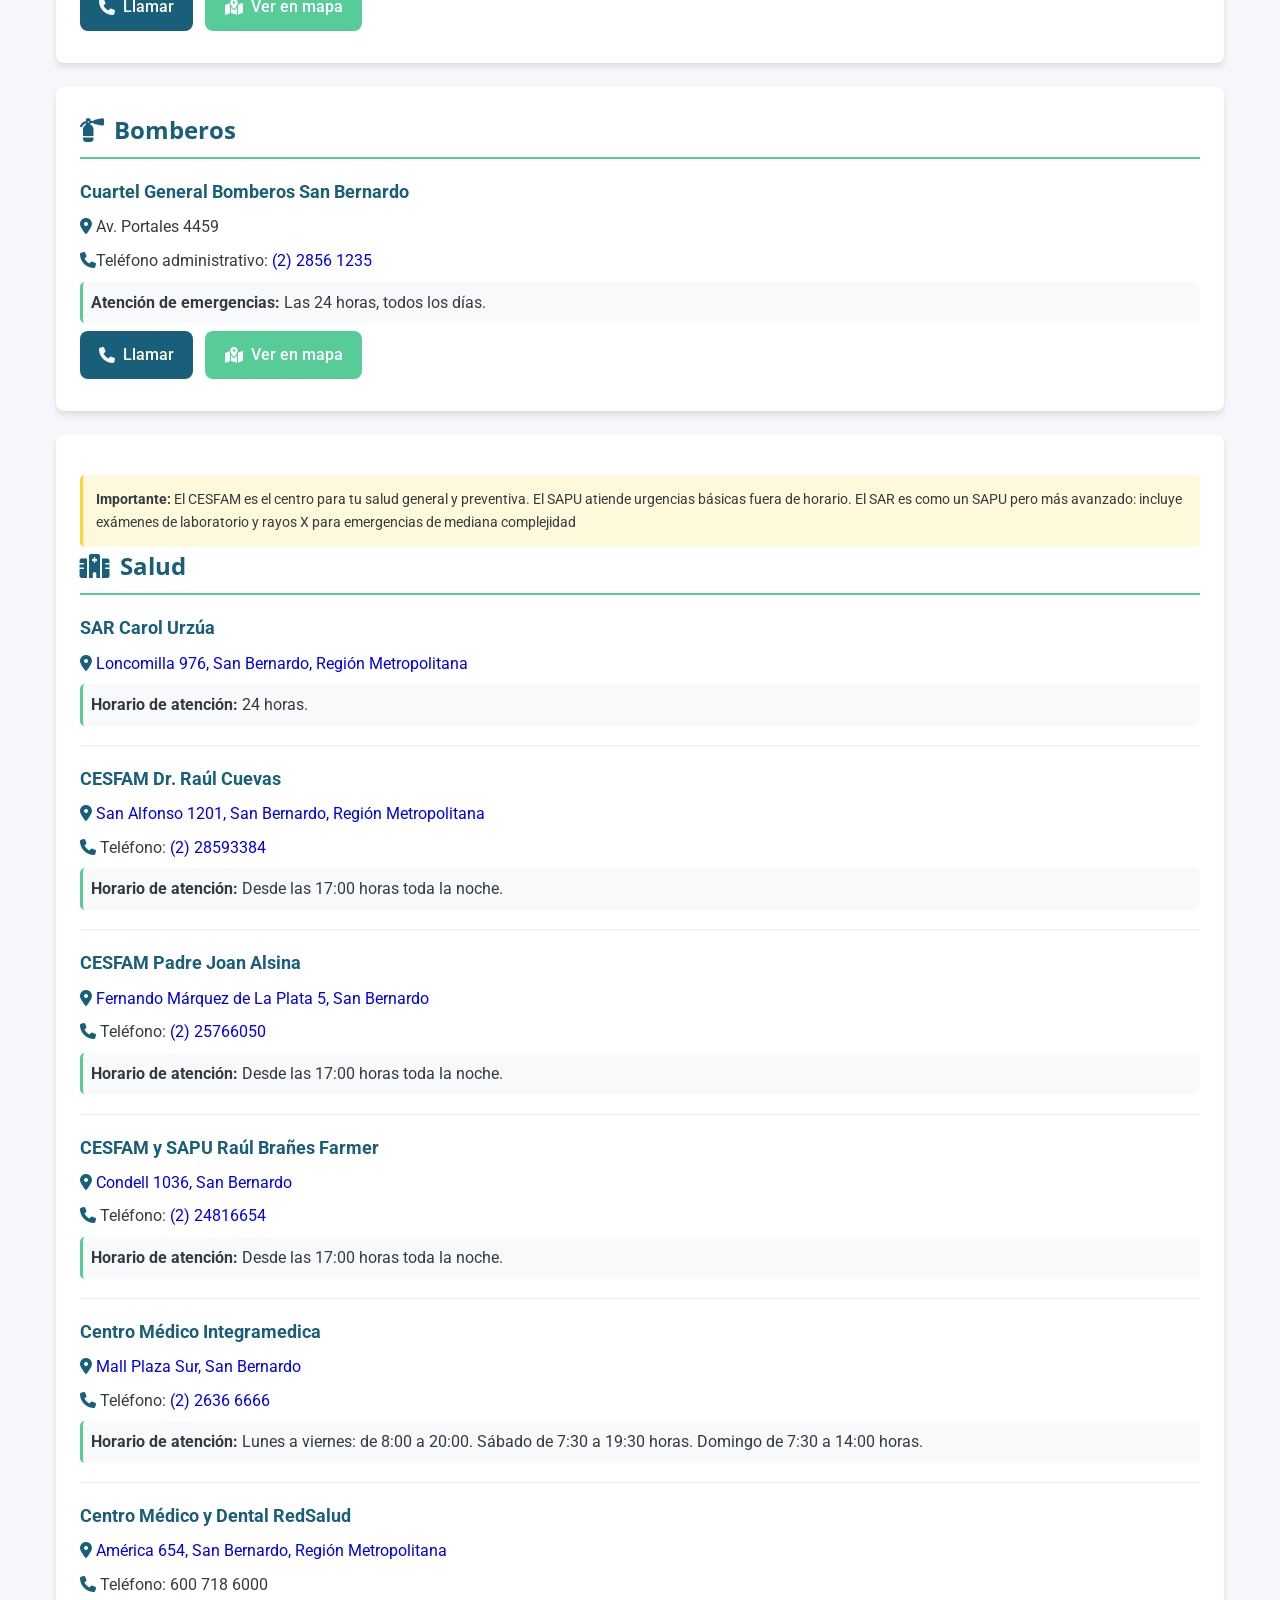
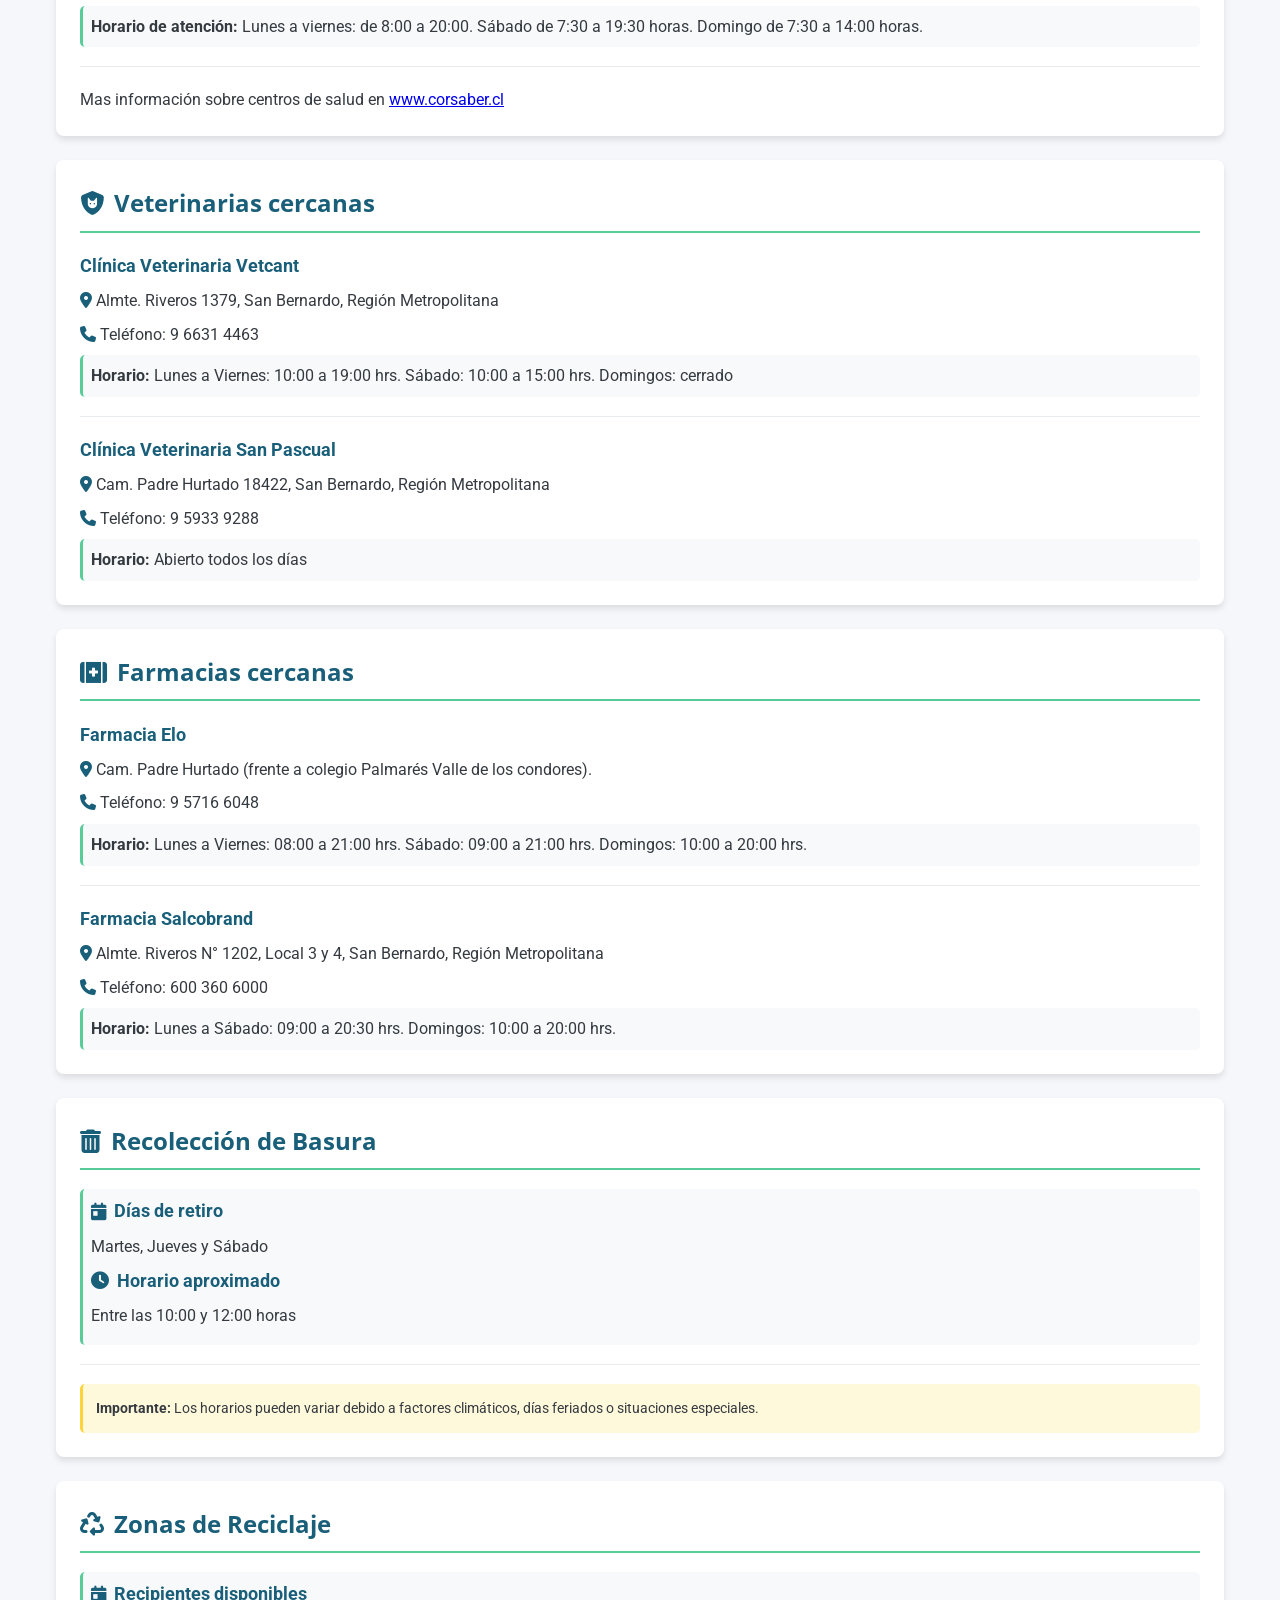
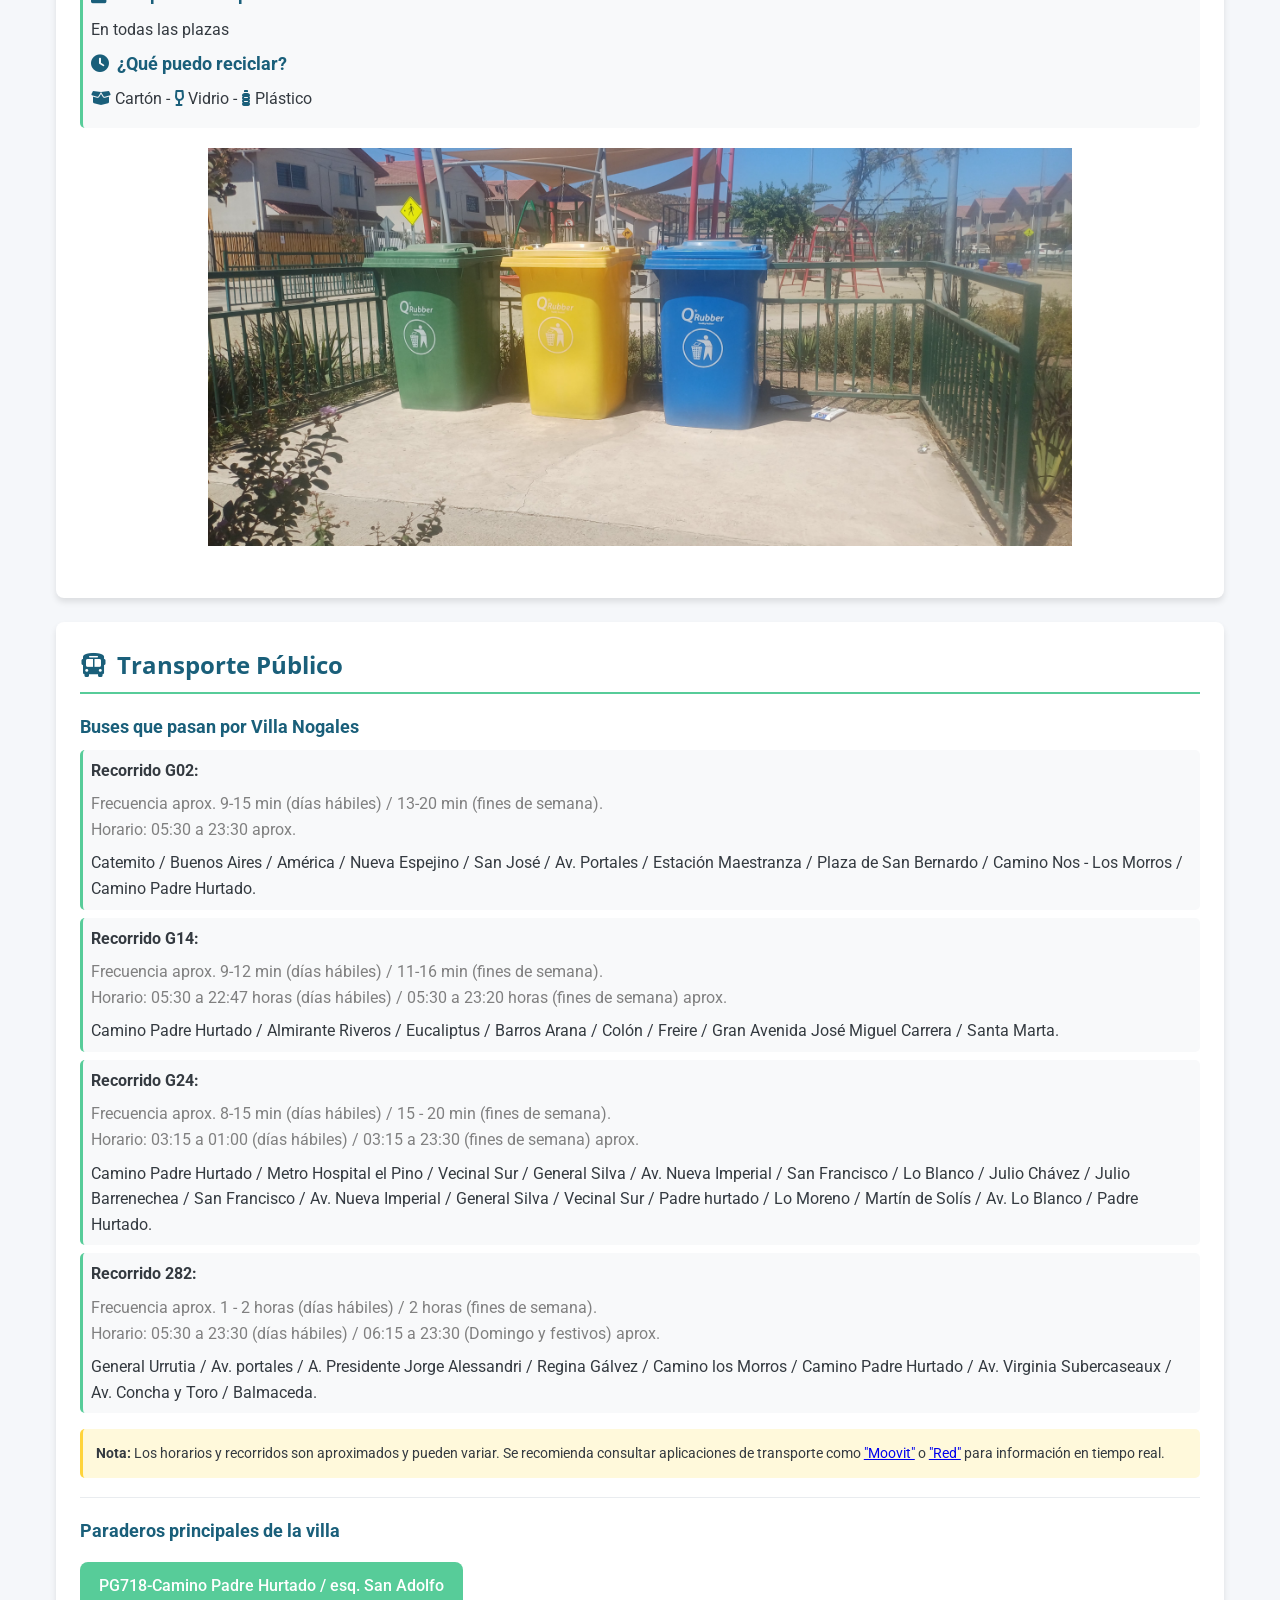
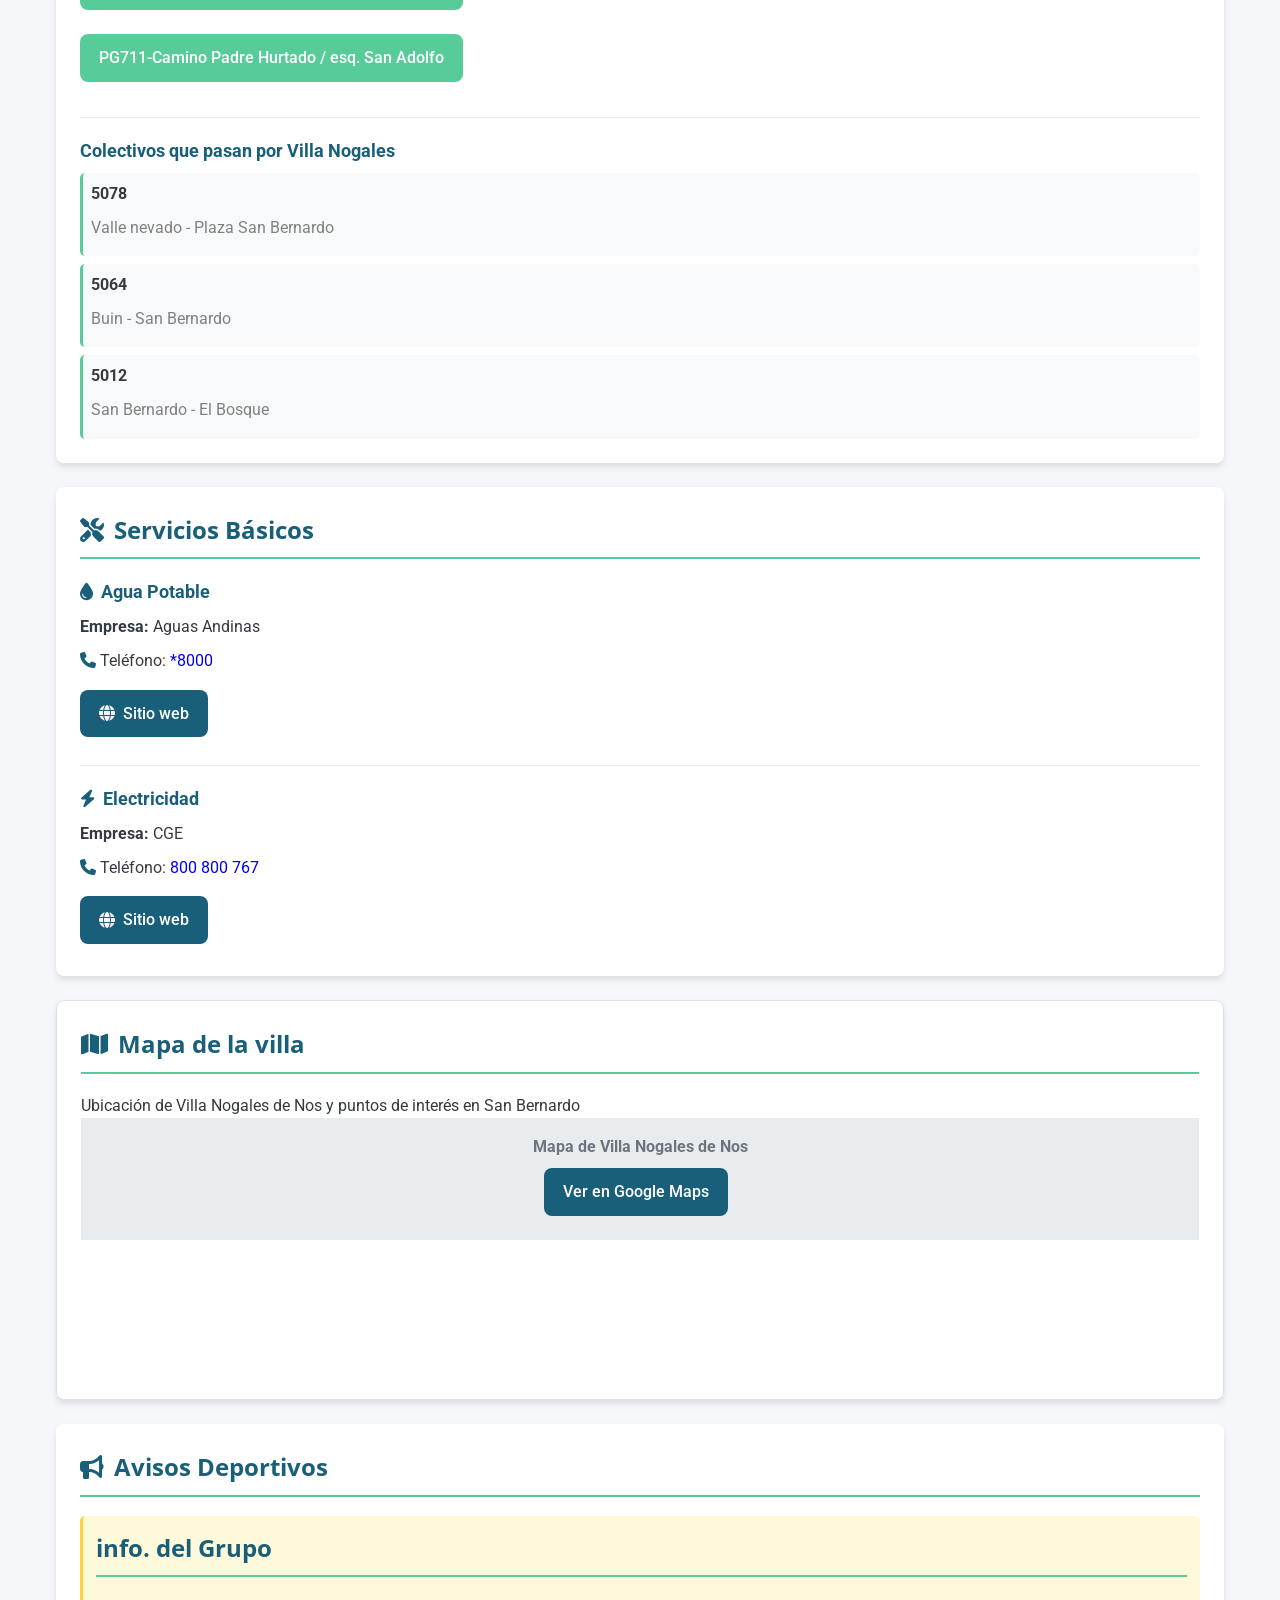
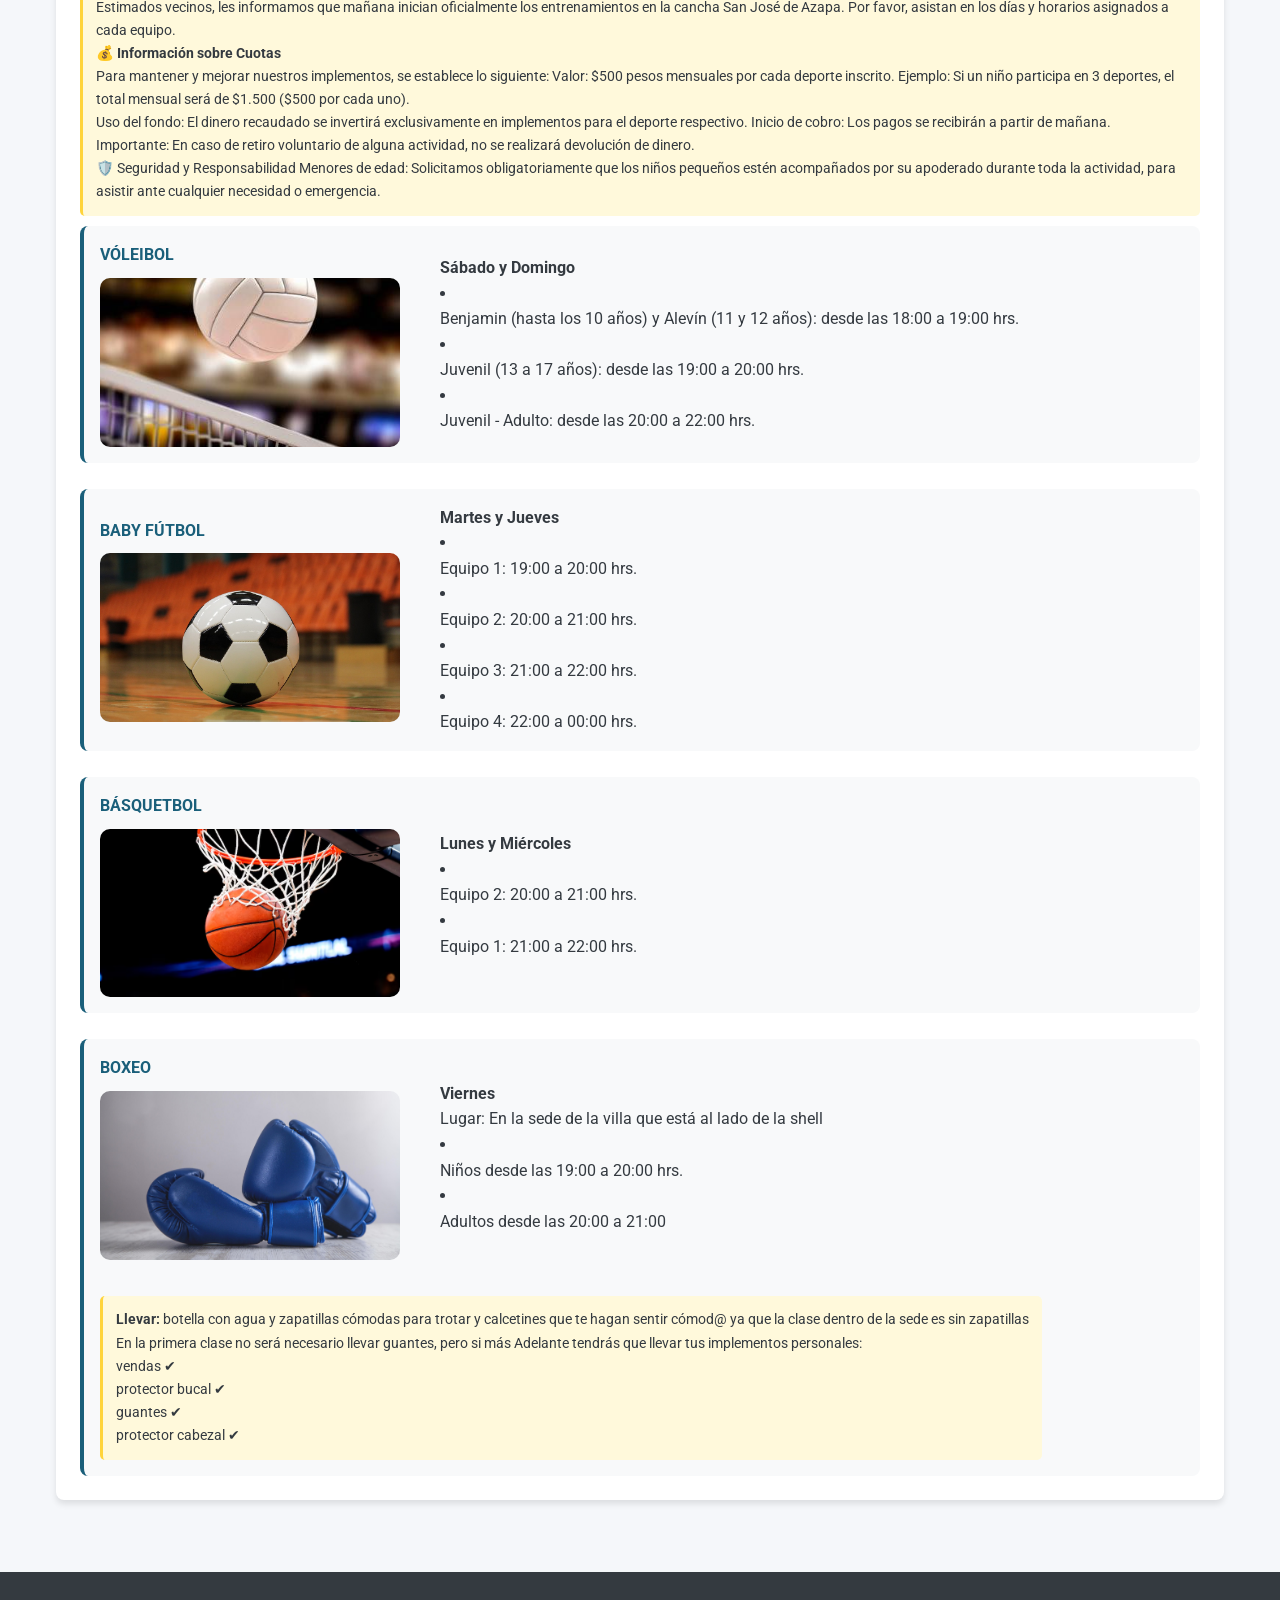
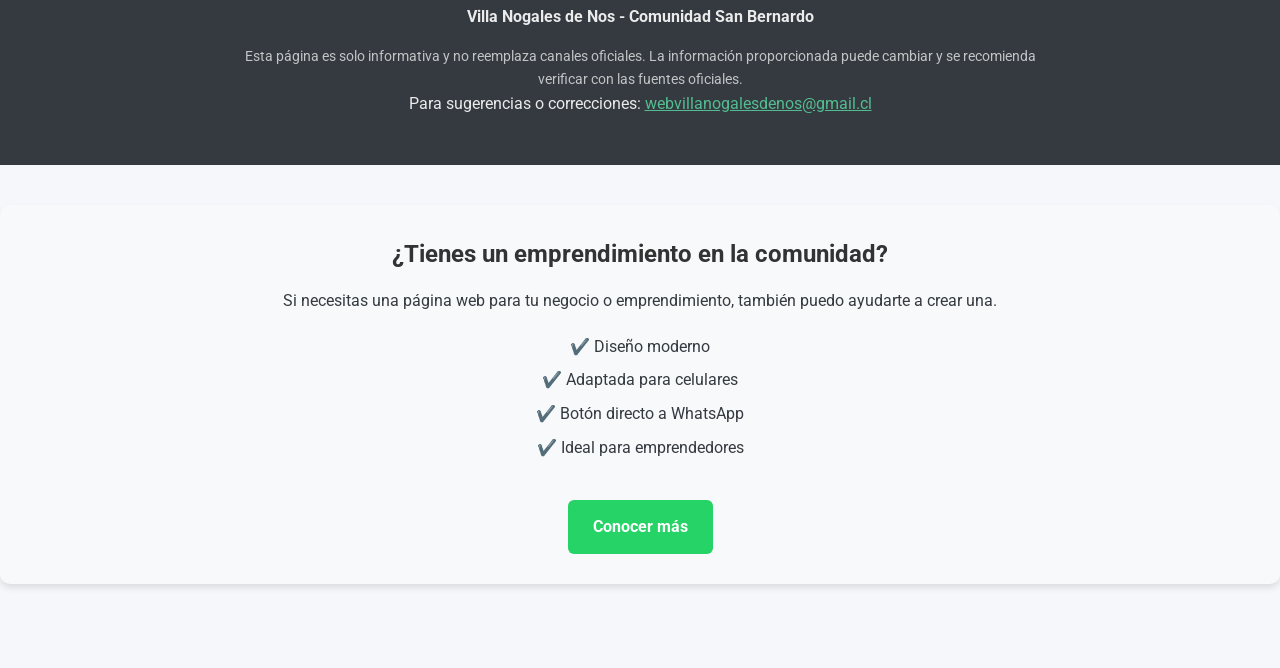
==== commit 83cd96d5: "actualizacion de centros de salud" ====
--- a/index.html
+++ b/index.html
@@ -152,34 +152,40 @@
         </div>
         <h3><i class="fas fa-hospital"></i> Salud</h3>
         <div class="info-item">
-            <h4>CESFAM Villa Nogales</h4>
-            <p><i class="fas fa-map-marker-alt"></i> Av. Nogales 1250, San Bernardo</p>
-            <p><i class="fas fa-phone"></i> Teléfono: <a href="tel:+56228564567">(2) 2856 4567</a></p>
-            <div class="horario">
-                <strong>Horario de atención:</strong> Lunes a viernes de 8:30 a 17:00 horas. Sábados de 9:00 a 13:00 horas.
+            <h4> SAR Carol Urzúa</h4>
+            <p><i class="fas fa-map-marker-alt"></i> <a href="https://www.google.com/maps/place/SAR+Carol+Urz%C3%BAa/@-33.5767232,-70.7045271,17z/data=!4m14!1m7!3m6!1s0x9662dba7a7294d31:0xefb3955e13a320b5!2sSAR+Carol+Urz%C3%BAa!8m2!3d-33.5767232!4d-70.7045271!16s%2Fg%2F11h_jj1gmg!3m5!1s0x9662dba7a7294d31:0xefb3955e13a320b5!8m2!3d-33.5767232!4d-70.7045271!16s%2Fg%2F11h_jj1gmg?entry=ttu&g_ep=EgoyMDI2MDcwOC4wIKXMDSoASAFQAw%3D%3D">Loncomilla 976, San Bernardo, Región Metropolitana</a></p>
+            <!-- <p><i class="fas fa-phone"></i> Teléfono: <a href="tel:+56228564567">(2) 2856 4567</a></p> -->
+            <div class="horario">
+                <strong>Horario de atención:</strong> 24 horas.
+            </div>
+        </div>
+        <div class="info-item">
+            <h4>CESFAM Dr. Raúl Cuevas</h4>
+            <p><i class="fas fa-map-marker-alt"></i><a href="https://www.google.com/maps/place/CESFAM+Dr.+Ra%C3%BAl+Cuevas/@-33.5972155,-70.7148068,15z/data=!4m15!1m8!3m7!1s0x9662d94d1ff0a6e7:0x4972ff32c22669a4!2sNogales+1250,+San+Bernardo,+Regi%C3%B3n+Metropolitana!3b1!8m2!3d-33.5989788!4d-70.7152229!10e5!3m5!1s0x9662d94d6ece1f1f:0xd2ff93f82541129f!8m2!3d-33.5976326!4d-70.7148206!16s%2Fg%2F1hjgjjtct?entry=ttu&g_ep=EgoyMDI2MDcwOC4wIKXMDSoASAFQAw%3D%3D"> San Alfonso 1201, San Bernardo, Región Metropolitana</a></p>
+            <p><i class="fas fa-phone"></i> Teléfono: <a href="tel:+56228593384">(2) 28593384</a></p>
+            <div class="horario">
+                <strong>Horario de atención:</strong> Desde las 17:00 horas toda la noche.
             </div>
         </div>
         <div class="info-item">
             <h4>CESFAM Padre Joan Alsina</h4>
-            <p><i class="fas fa-map-marker-alt"></i> Fernando Márquez de La Plata 5, San Bernardo</p>
+            <p><i class="fas fa-map-marker-alt"></i> <a href="https://www.google.com/maps/place/CESFAM+Padre+Joan+Alsina/@-33.6141957,-70.7002549,17z/data=!3m1!4b1!4m6!3m5!1s0x9662d93cbcc83ab1:0xd72c5acdf14a27a5!8m2!3d-33.6142002!4d-70.69768!16s%2Fg%2F1hjgqn57j?entry=ttu&g_ep=EgoyMDI2MDcwOC4wIKXMDSoASAFQAw%3D%3D"> Fernando Márquez de La Plata 5, San Bernardo</a></p>
             <p><i class="fas fa-phone"></i> Teléfono: <a href="tel:+56225766050">(2) 25766050</a></p>
             <div class="horario">
-                <strong>Horario de atención:</strong> Lunes a jueves de 8:00 a 17:00 horas.
+                <strong>Horario de atención:</strong> Desde las 17:00 horas toda la noche.
             </div>
         </div>
         <div class="info-item">
             <h4>CESFAM y SAPU Raúl Brañes Farmer</h4>
-            <p><i class="fas fa-map-marker-alt"></i> Condell 1036, San Bernardo</p>
+            <p><i class="fas fa-map-marker-alt"></i><a href="https://www.google.com/maps/place/CESFAM+y+SAPU+Ra%C3%BAl+Bra%C3%B1es+Farmer/@-33.598759,-70.6829407,17z/data=!3m1!4b1!4m6!3m5!1s0x9662d9727dc91ee7:0xa755c504238a9816!8m2!3d-33.5987635!4d-70.6803658!16s%2Fg%2F1tfcdcvh?entry=ttu&g_ep=EgoyMDI2MDcwOC4wIKXMDSoASAFQAw%3D%3D"> Condell 1036, San Bernardo</a></p>
             <p><i class="fas fa-phone"></i> Teléfono: <a href="tel:+56224816654">(2) 24816654</a></p>
             <div class="horario">
-                <strong>Horario de atención:</strong> Lunes a jueves: de 17:00 hasta el día siguiente.
-                Viernes de: 16:00 hasta el día siguiente.
-                Sábado, domingo y festivos: 24 horas.
+                <strong>Horario de atención:</strong> Desde las 17:00 horas toda la noche.
             </div>
         </div>
         <div class="info-item">
             <h4>Centro Médico Integramedica</h4>
-            <p><i class="fas fa-map-marker-alt"></i> mall plaza sur, San Bernardo</p>
+            <p><i class="fas fa-map-marker-alt"></i><a href="https://www.google.com/maps/place/IntegraM%C3%A9dica+Plaza+Sur/@-33.6316593,-70.7129362,17z/data=!3m1!4b1!4m6!3m5!1s0x9662d8d0b0f48a3d:0x90bfb1c5fb80dd00!8m2!3d-33.6316638!4d-70.7103613!16s%2Fg%2F1q645x2ht?entry=ttu&g_ep=EgoyMDI2MDcwOC4wIKXMDSoASAFQAw%3D%3D"> Mall Plaza Sur, San Bernardo </a></p>
             <p><i class="fas fa-phone"></i> Teléfono: <a href="tel:+56226366666">(2) 2636 6666</a></p>
             <div class="horario">
                 <strong>Horario de atención:</strong> Lunes a viernes: de 8:00 a 20:00.
@@ -188,6 +194,16 @@
             </div>
         </div>
         <div class="info-item">
+            <h4>Centro Médico y Dental RedSalud</h4>
+            <p><i class="fas fa-map-marker-alt"></i><a href="https://www.google.com/maps/place/Centro+M%C3%A9dico+y+Dental+RedSalud+San+Bernardo/@-33.5943038,-70.7104427,3a,16.5y,259.39h,104.7t/data=!3m7!1e1!3m5!1sqRdCz4W2umAh47jyHev_Rw!2e0!6shttps:%2F%2Fstreetviewpixels-pa.googleapis.com%2Fv1%2Fthumbnail%3Fcb_client%3Dmaps_sv.tactile%26w%3D900%26h%3D600%26pitch%3D-14.696288190344589%26panoid%3DqRdCz4W2umAh47jyHev_Rw%26yaw%3D259.3921823684304!7i16384!8i8192!4m14!1m7!3m6!1s0x9662d951b82af38f:0xddbf7020a8079ba!2sCentro+M%C3%A9dico+y+Dental+RedSalud+San+Bernardo!8m2!3d-33.5940666!4d-70.7105529!16s%2Fg%2F11bbrkqyfk!3m5!1s0x9662d951b82af38f:0xddbf7020a8079ba!8m2!3d-33.5940666!4d-70.7105529!16s%2Fg%2F11bbrkqyfk?entry=ttu&g_ep=EgoyMDI2MDcwOC4wIKXMDSoASAFQAw%3D%3D"> América 654, San Bernardo, Región Metropolitana </a></p>
+            <p><i class="fas fa-phone"></i> Teléfono: 600 718 6000</p>
+            <div class="horario">
+                <strong>Horario de atención:</strong> Lunes a viernes: de 8:00 a 20:00.
+                Sábado de 7:30 a 19:30 horas.
+                Domingo de 7:30 a 14:00 horas.
+            </div>
+        </div>
+        <!-- <div class="info-item">
             <h4>Centro Médico y Dental Betannia</h4>
             <p><i class="fas fa-map-marker-alt"></i> Urmeneta 843, San Bernardo, Región Metropolitana</p>
             <p><i class="fas fa-phone"></i> Teléfono: <a href="tel:+56228135605">(2) 2813 5605</a></p>
@@ -195,7 +211,9 @@
                 <strong>Horario de atención:</strong> Lunes a viernes: de 8:30 a 19:00
                 Sábado de 10:00 a 14:00 horas.
             </div>
-        </div>
+        </div> -->
+
+        <p>Mas información sobre centros de salud en <a href="http://www.corsaber.cl/interiores/salud/salud-minired-poniente.php">www.corsaber.cl</a></p>
     </section>
 
     <section id="veterinarias">
--- a/style.css
+++ b/style.css
@@ -209,13 +209,14 @@
     border-bottom: none;
 }
 
-.info-item h4 {
+.info-item h4{
     font-size: 1.1rem;
     color: var(--primary-color);
     margin-bottom: 0.5rem;
     display: flex;
     align-items: center;
     gap: 8px;
+    
 }
 .fa-solid{
     /* font-size: 1.1rem; */
@@ -229,7 +230,10 @@
 .info-item p {
     margin-bottom: 0.5rem;
 }
-
+.info-item p a{
+    font-family: 'Roboto', sans-serif;
+text-decoration: none !important;
+}
 .info-item .horario {
     background-color: #f8f9fa;
     padding: 0.5rem;
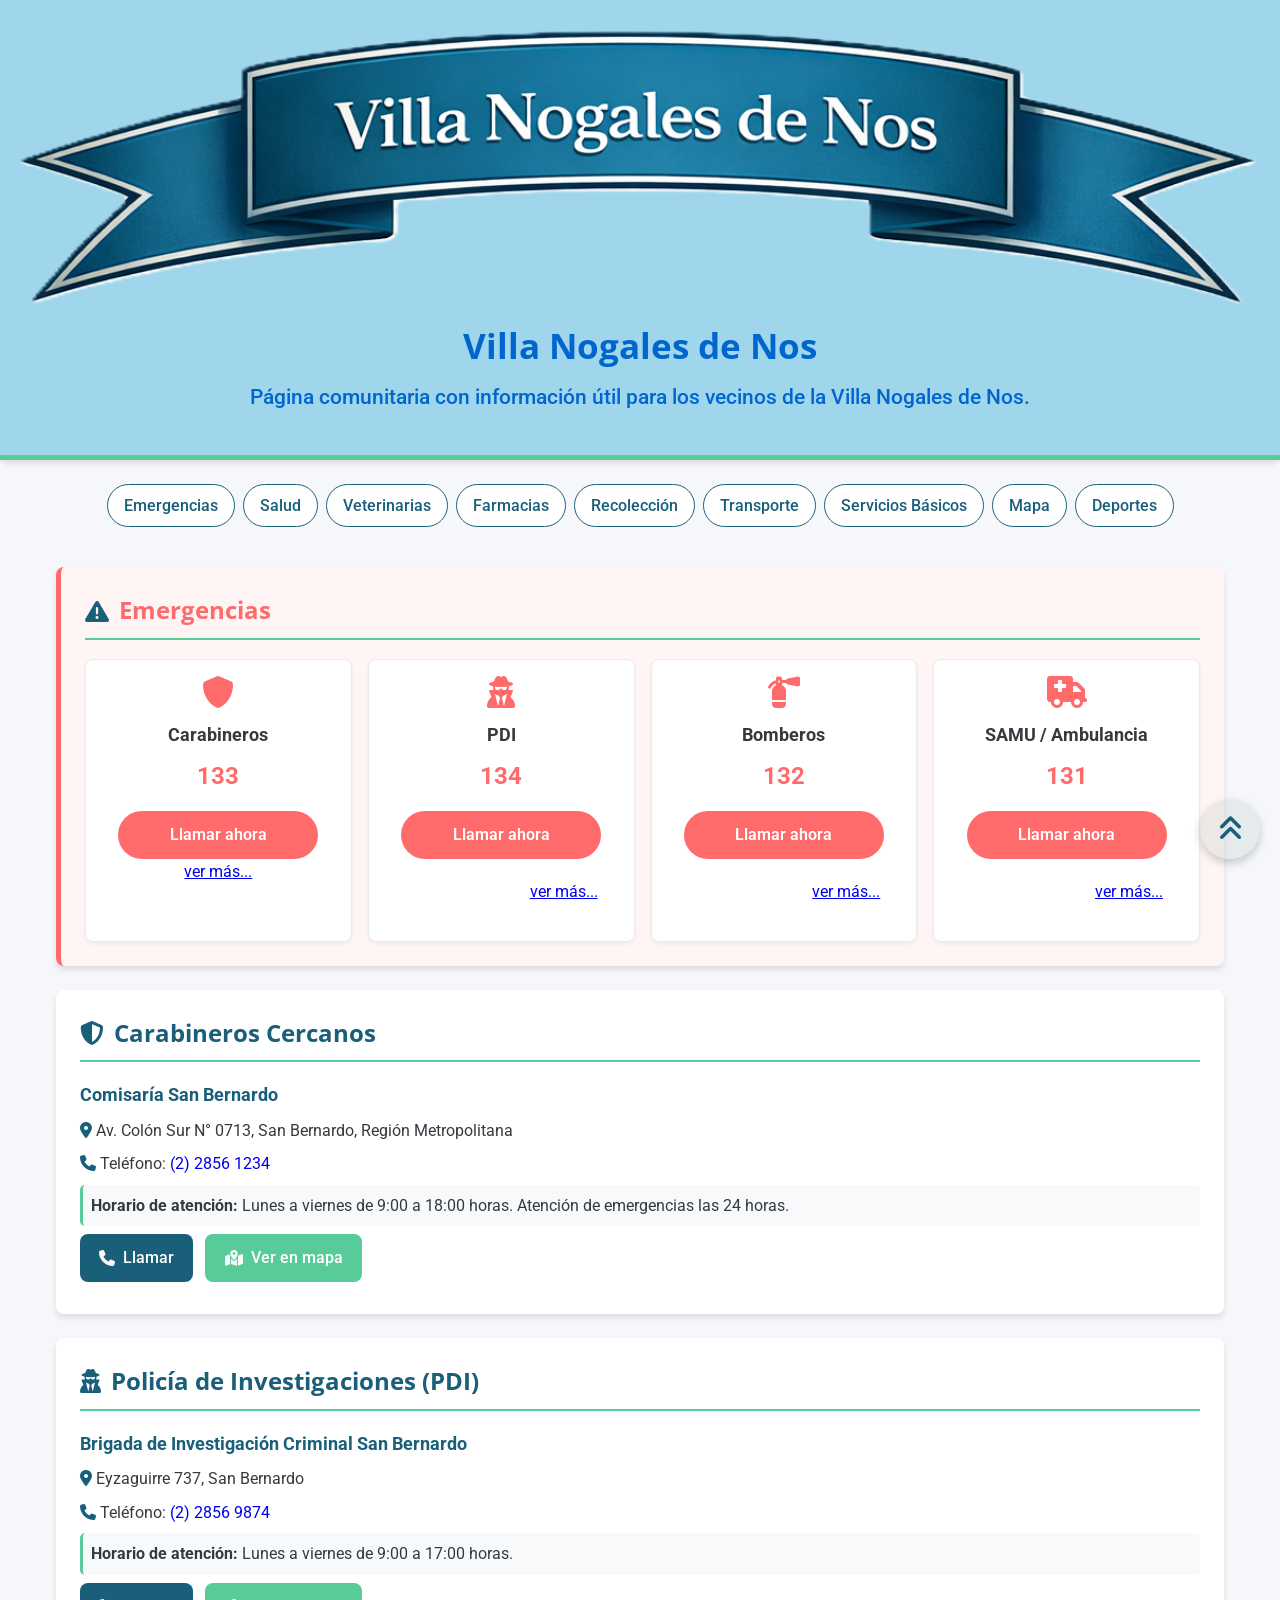
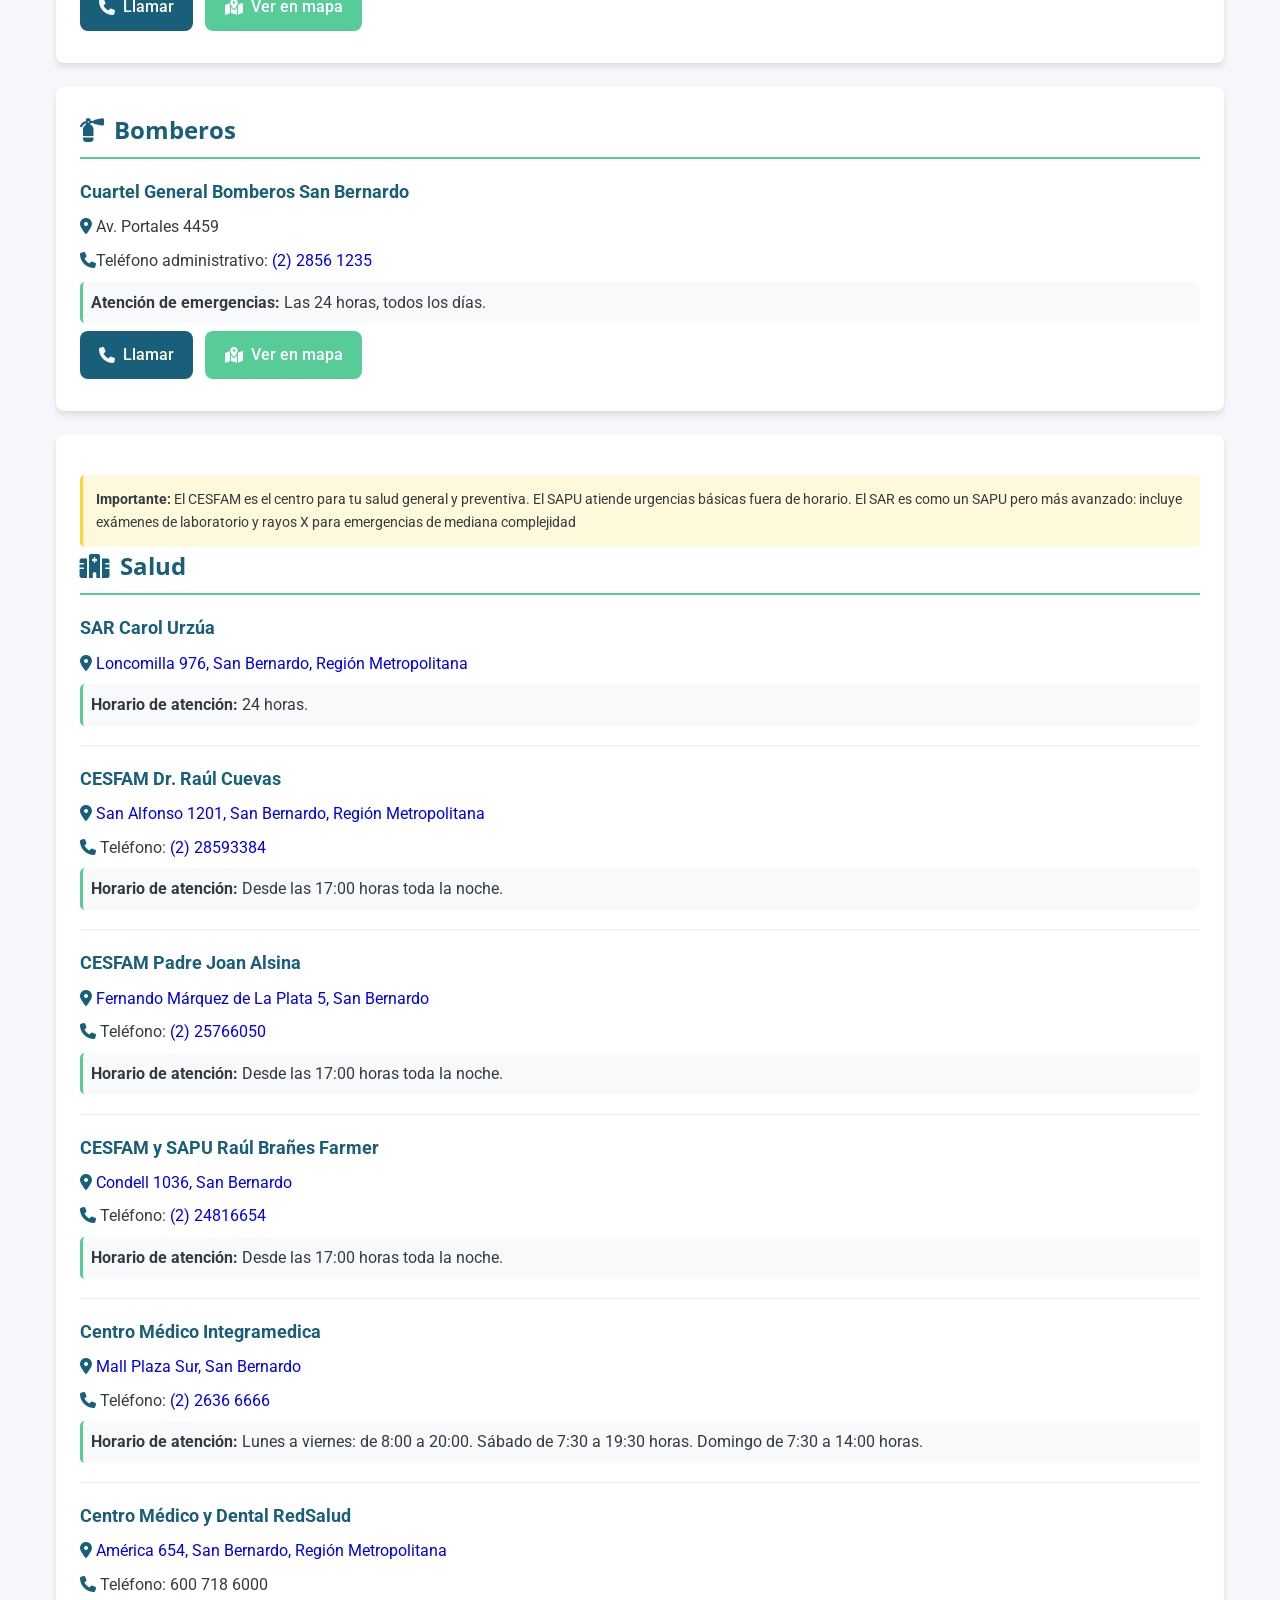
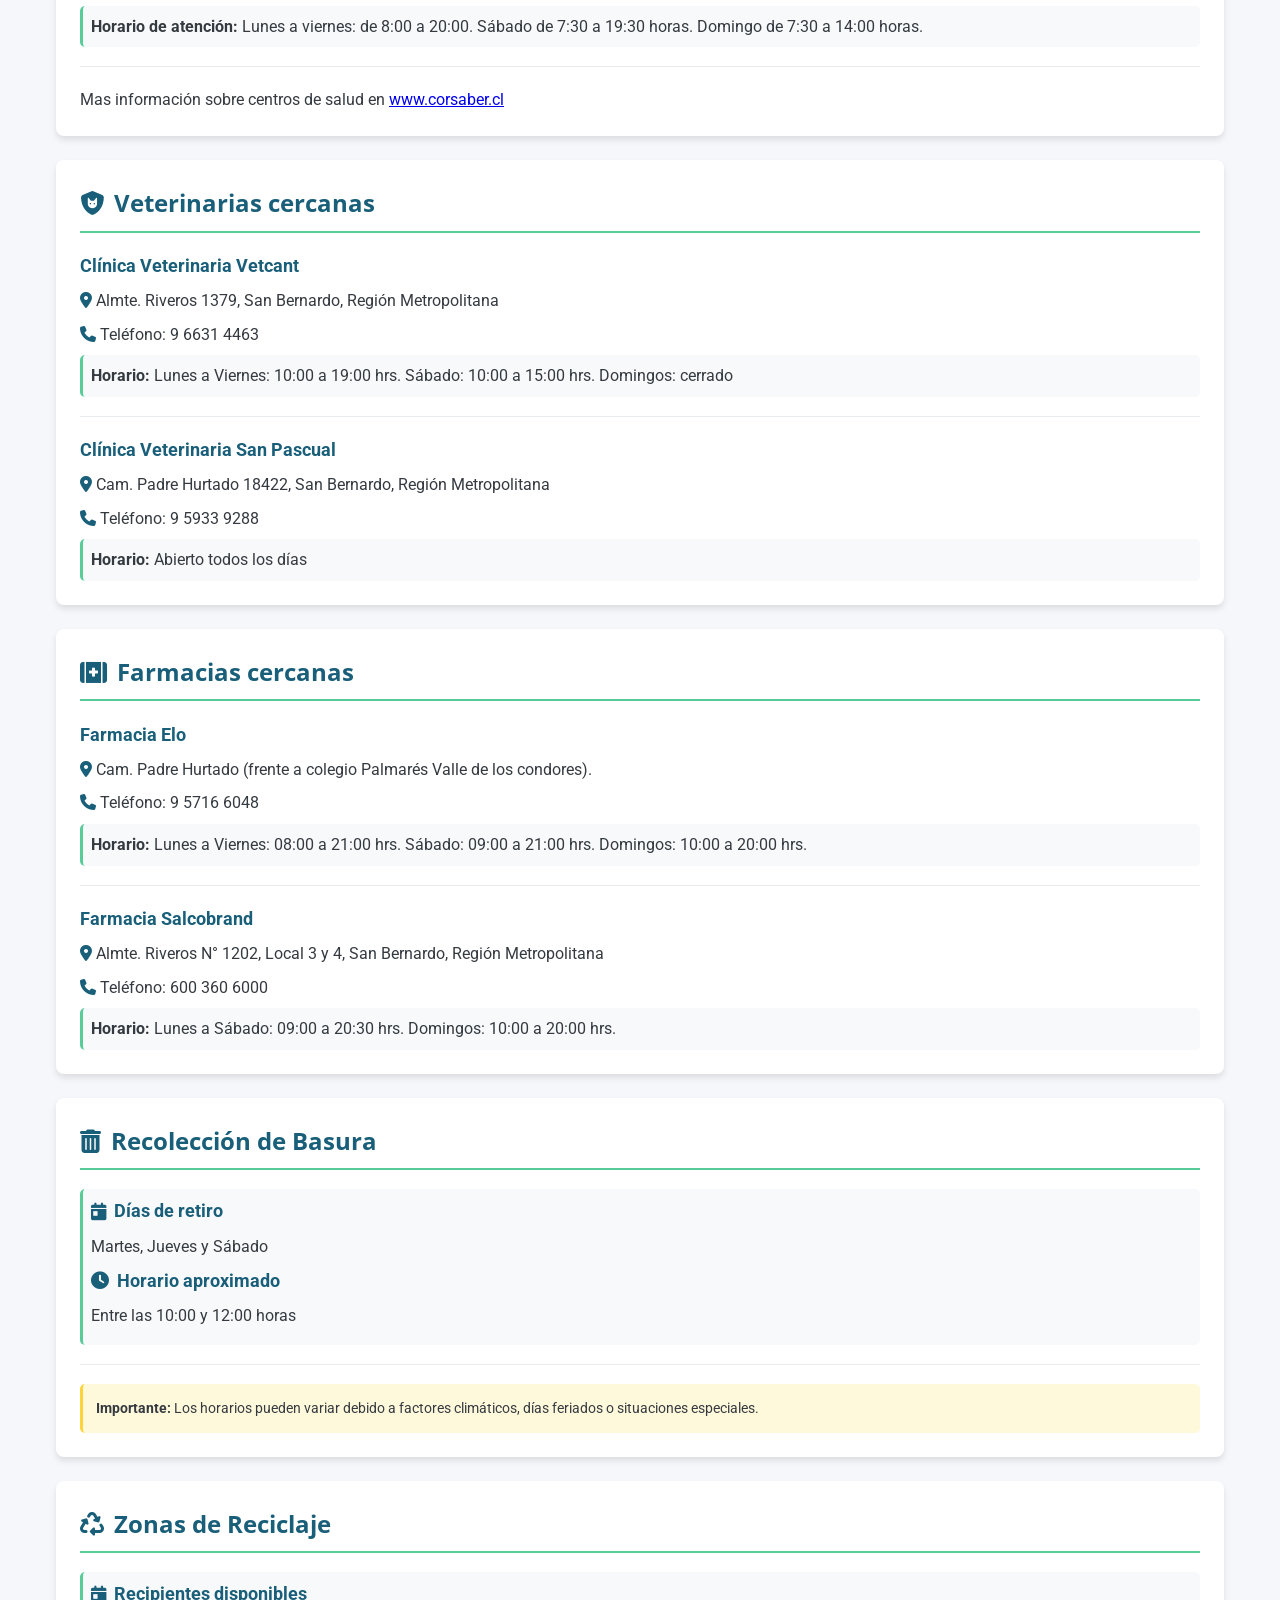
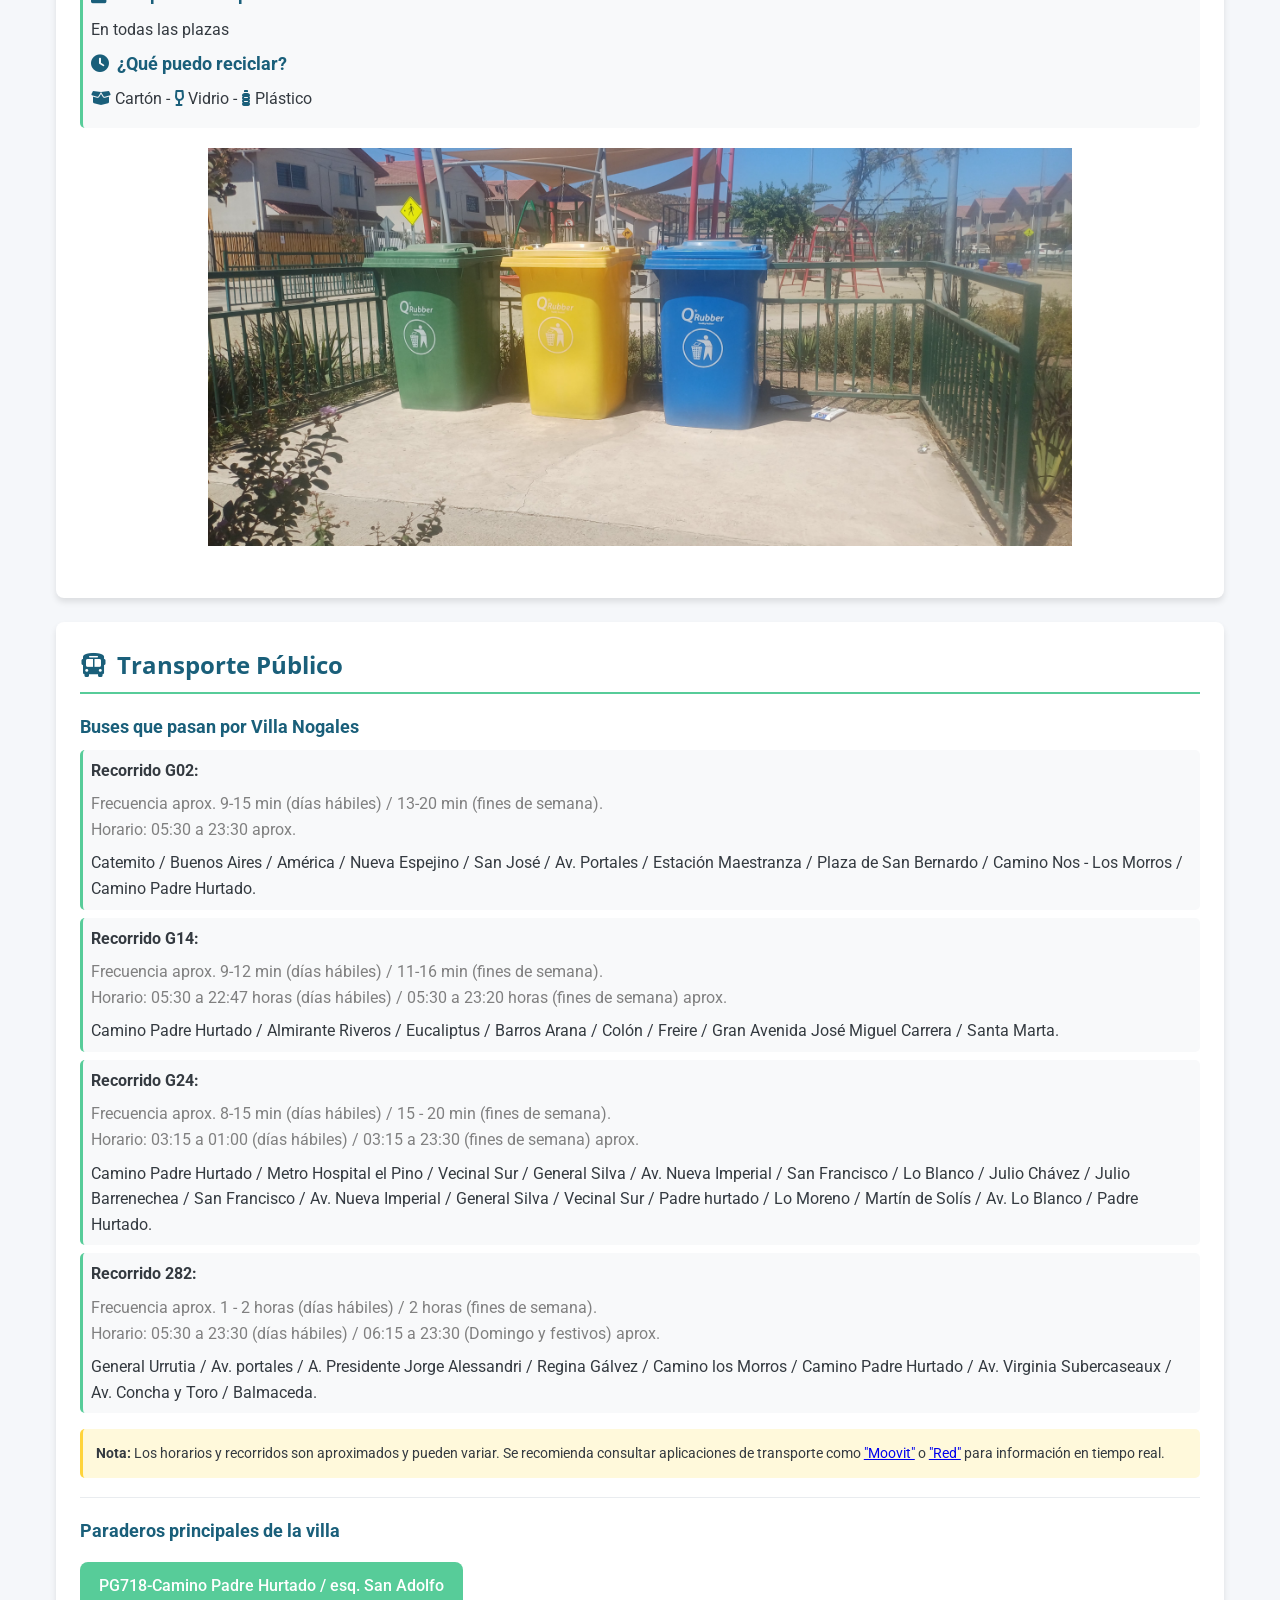
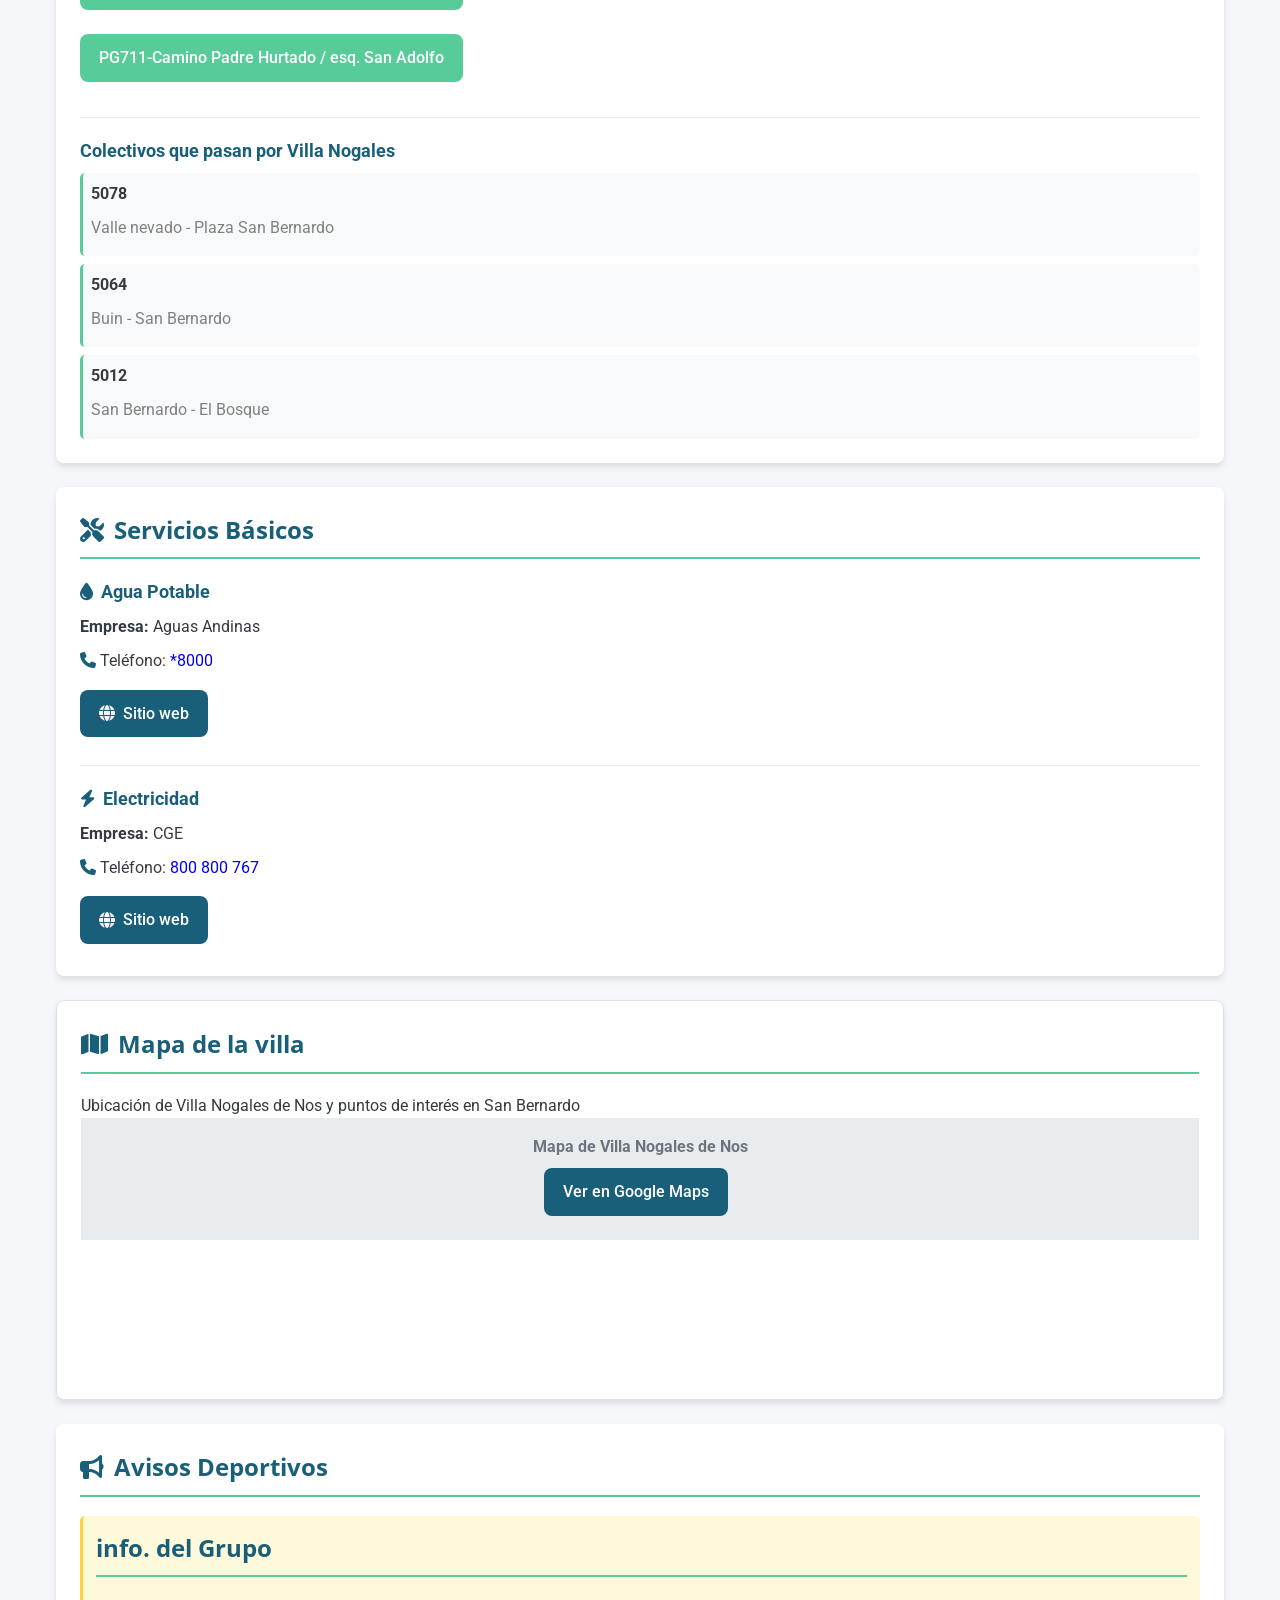
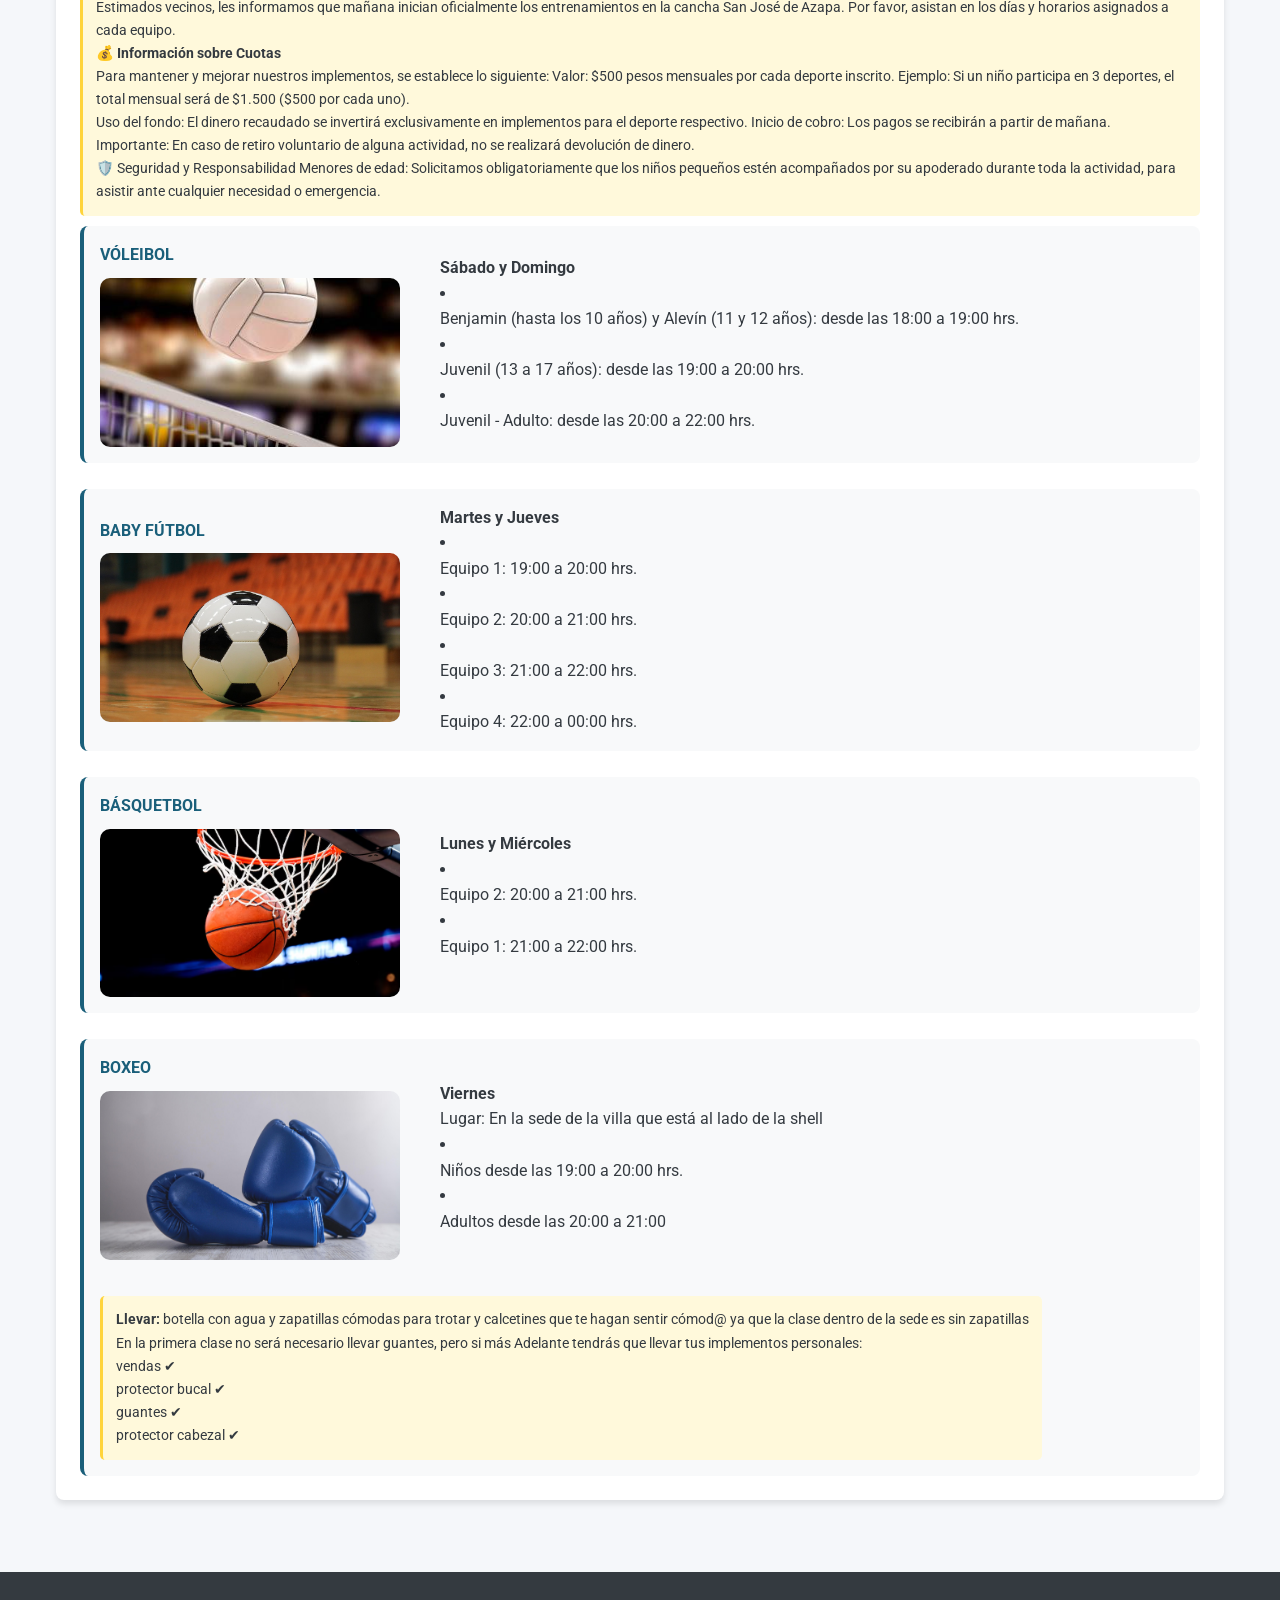
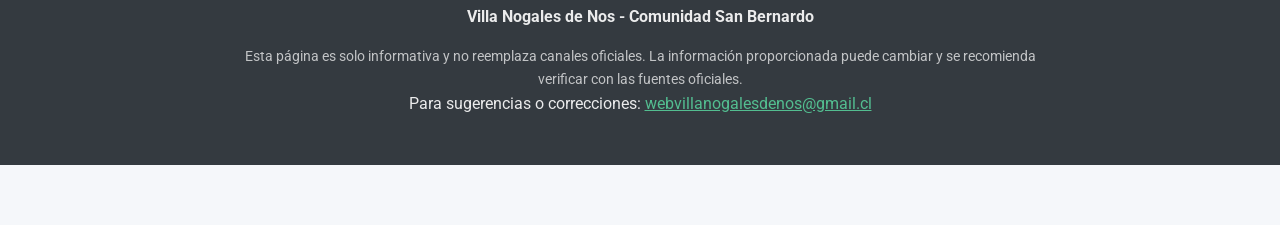
==== commit 62ae63e4: "se comenta acceso a pagina" ====
--- a/index.html
+++ b/index.html
@@ -213,7 +213,7 @@
             </div>
         </div> -->
 
-        <p>Mas información sobre centros de salud en <a href="http://www.corsaber.cl/interiores/salud/salud-minired-poniente.php">www.corsaber.cl</a></p>
+        <p>Mas información sobre centros de salud en <a href="http://www.corsaber.cl/interiores/salud/salud-minired-poniente.php" target="_blank">www.corsaber.cl</a></p>
     </section>
 
     <section id="veterinarias">
@@ -643,7 +643,7 @@
 </a>
 </div> -->
 
-<section class="promo-web">
+<!-- <section class="promo-web">
     <h2>¿Tienes un emprendimiento en la comunidad?</h2>
 
     <p>
@@ -662,7 +662,7 @@
     <!-- <a href="https://wa.me/56984365044?text=Hola%20me%20gustaria%20tener%20mayor%20información%20para%20tener%20mi%20página%20web."
         class="btn-contacto">Solicitar información</a> -->
 
-</section>
+<!-- </section> -->
 </body>
 
 
